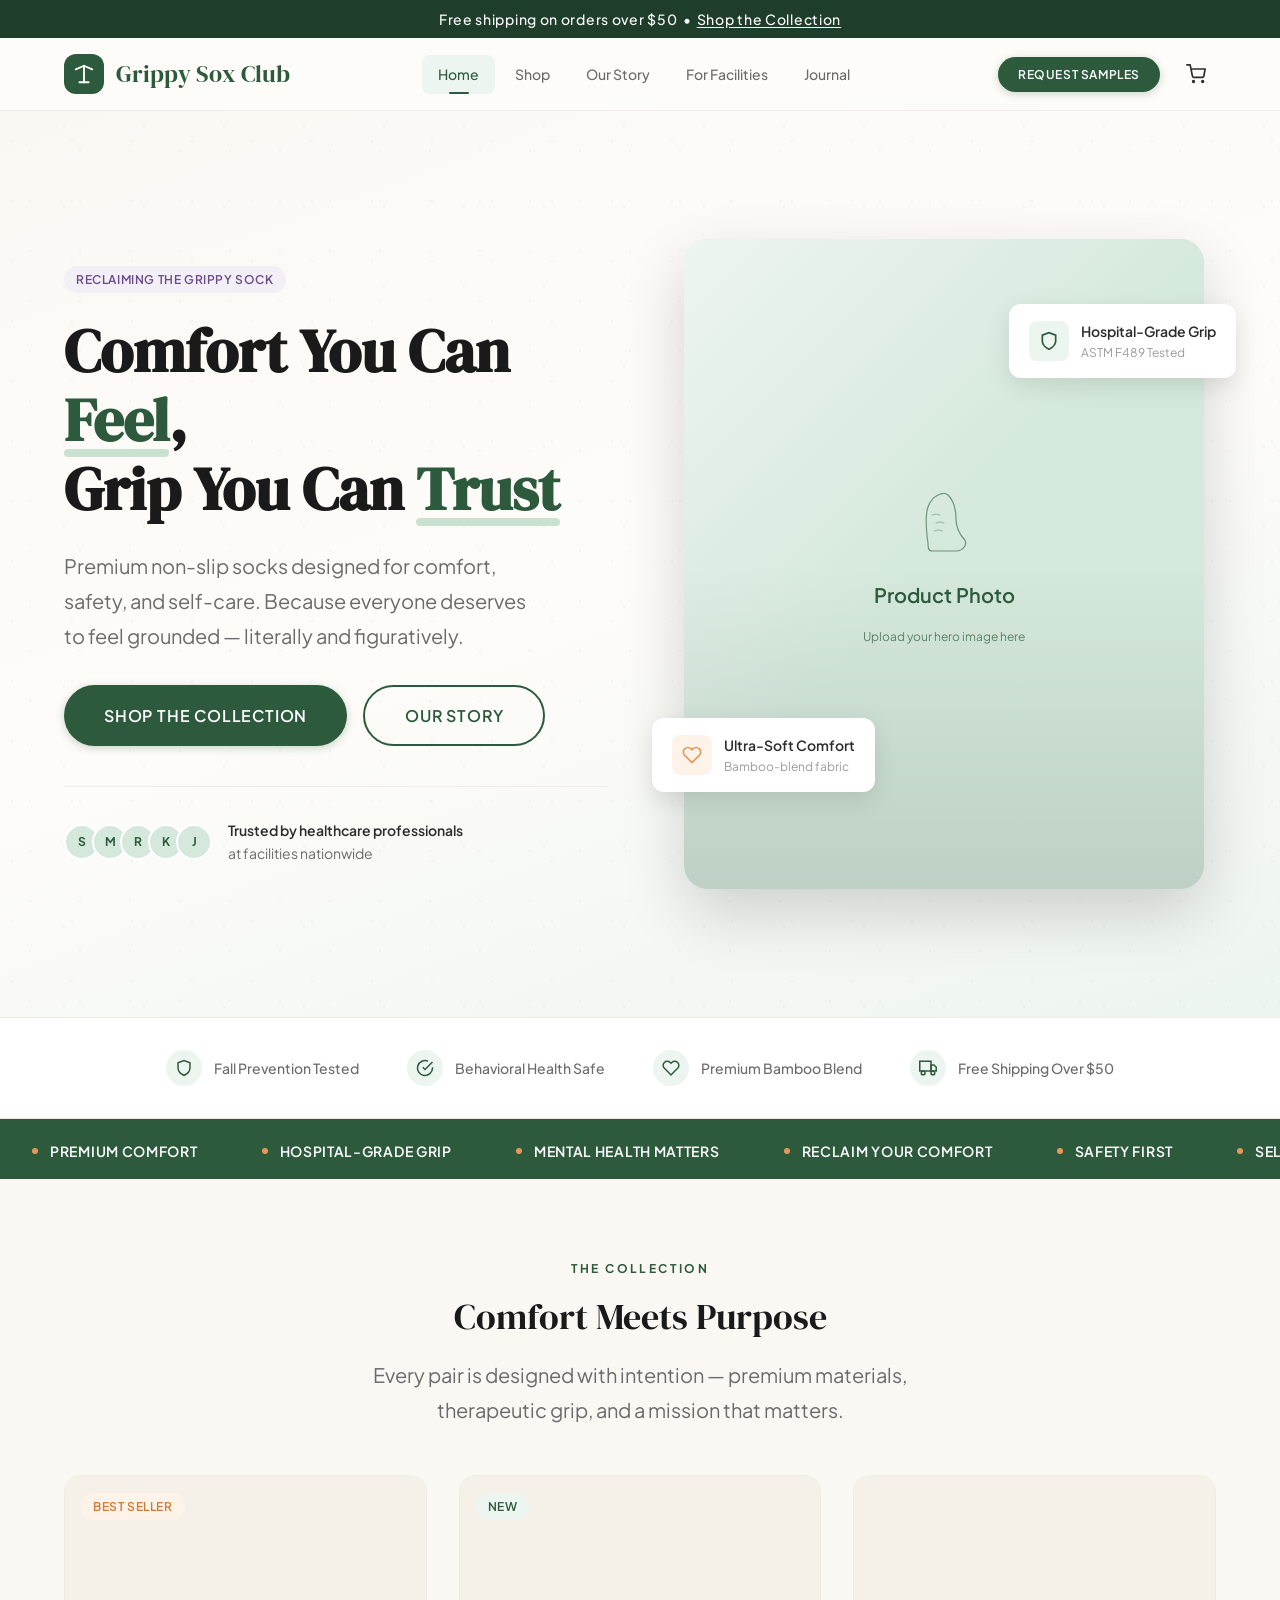
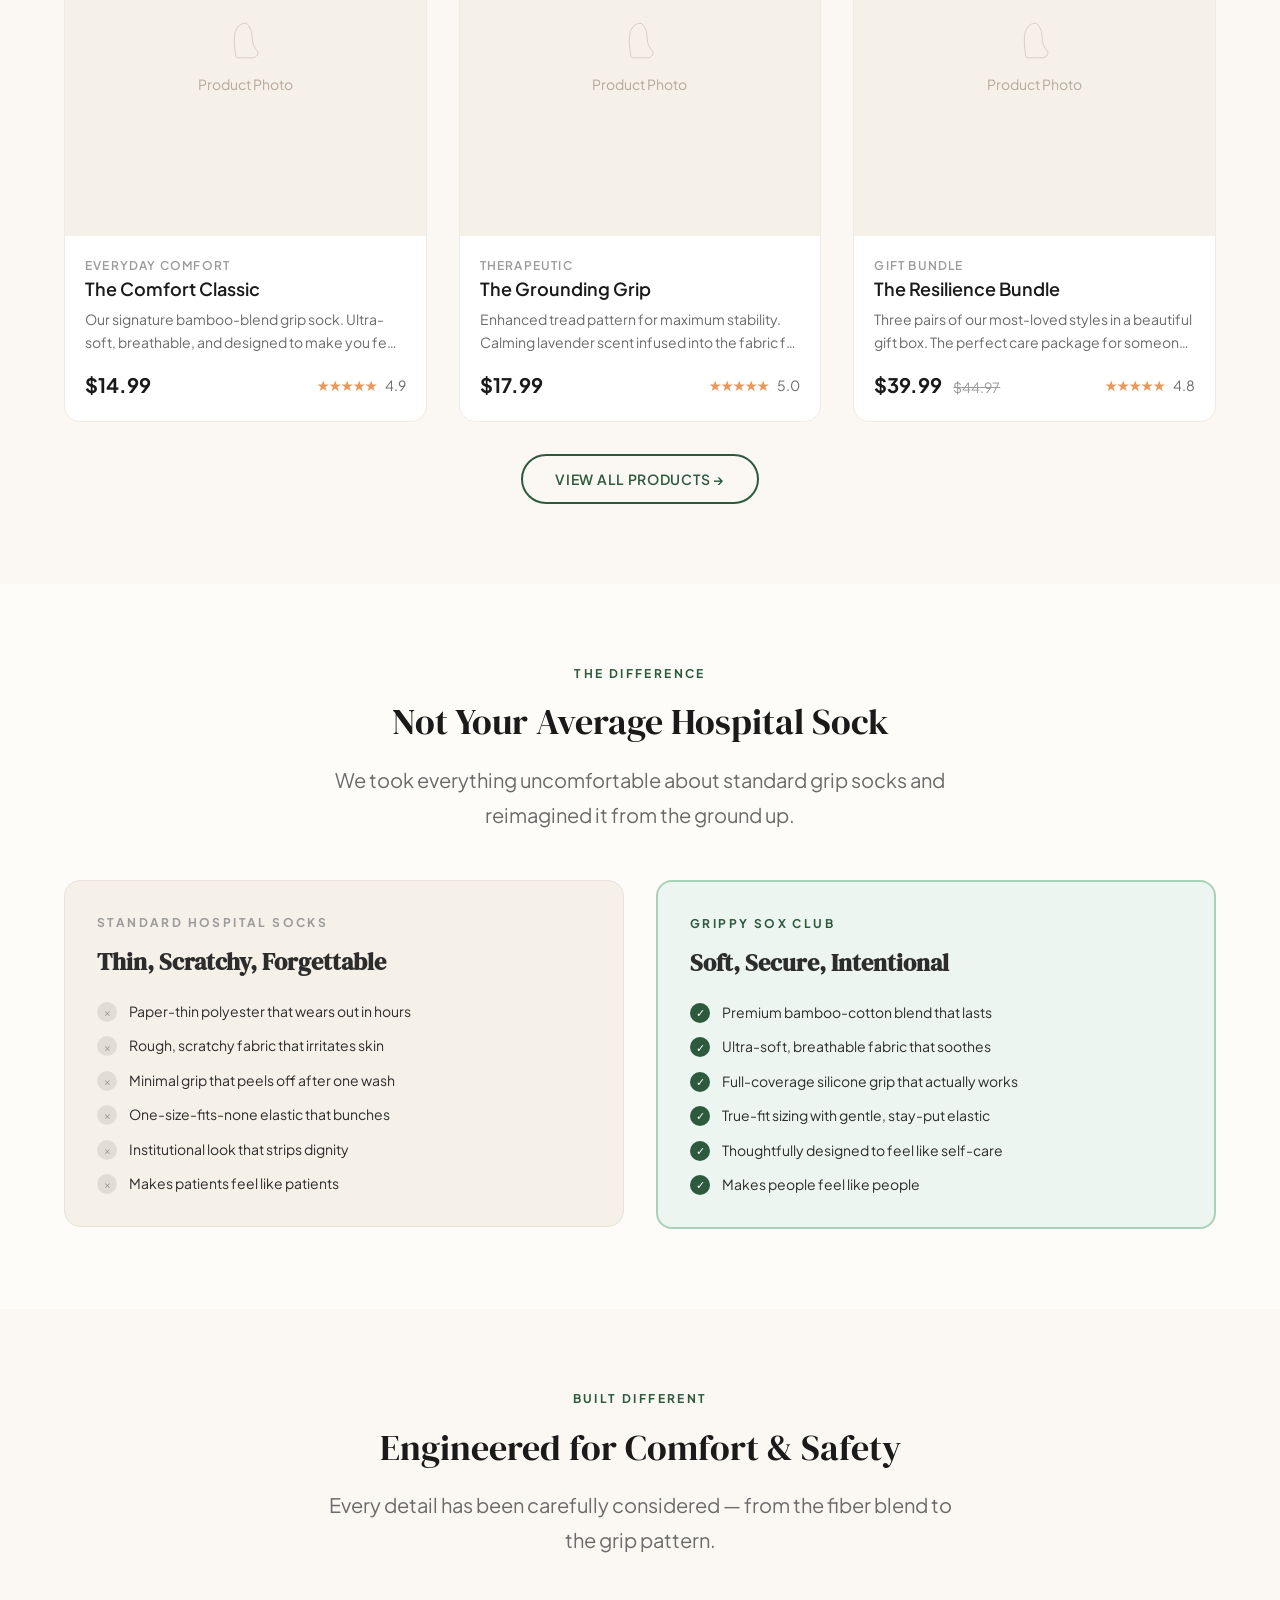
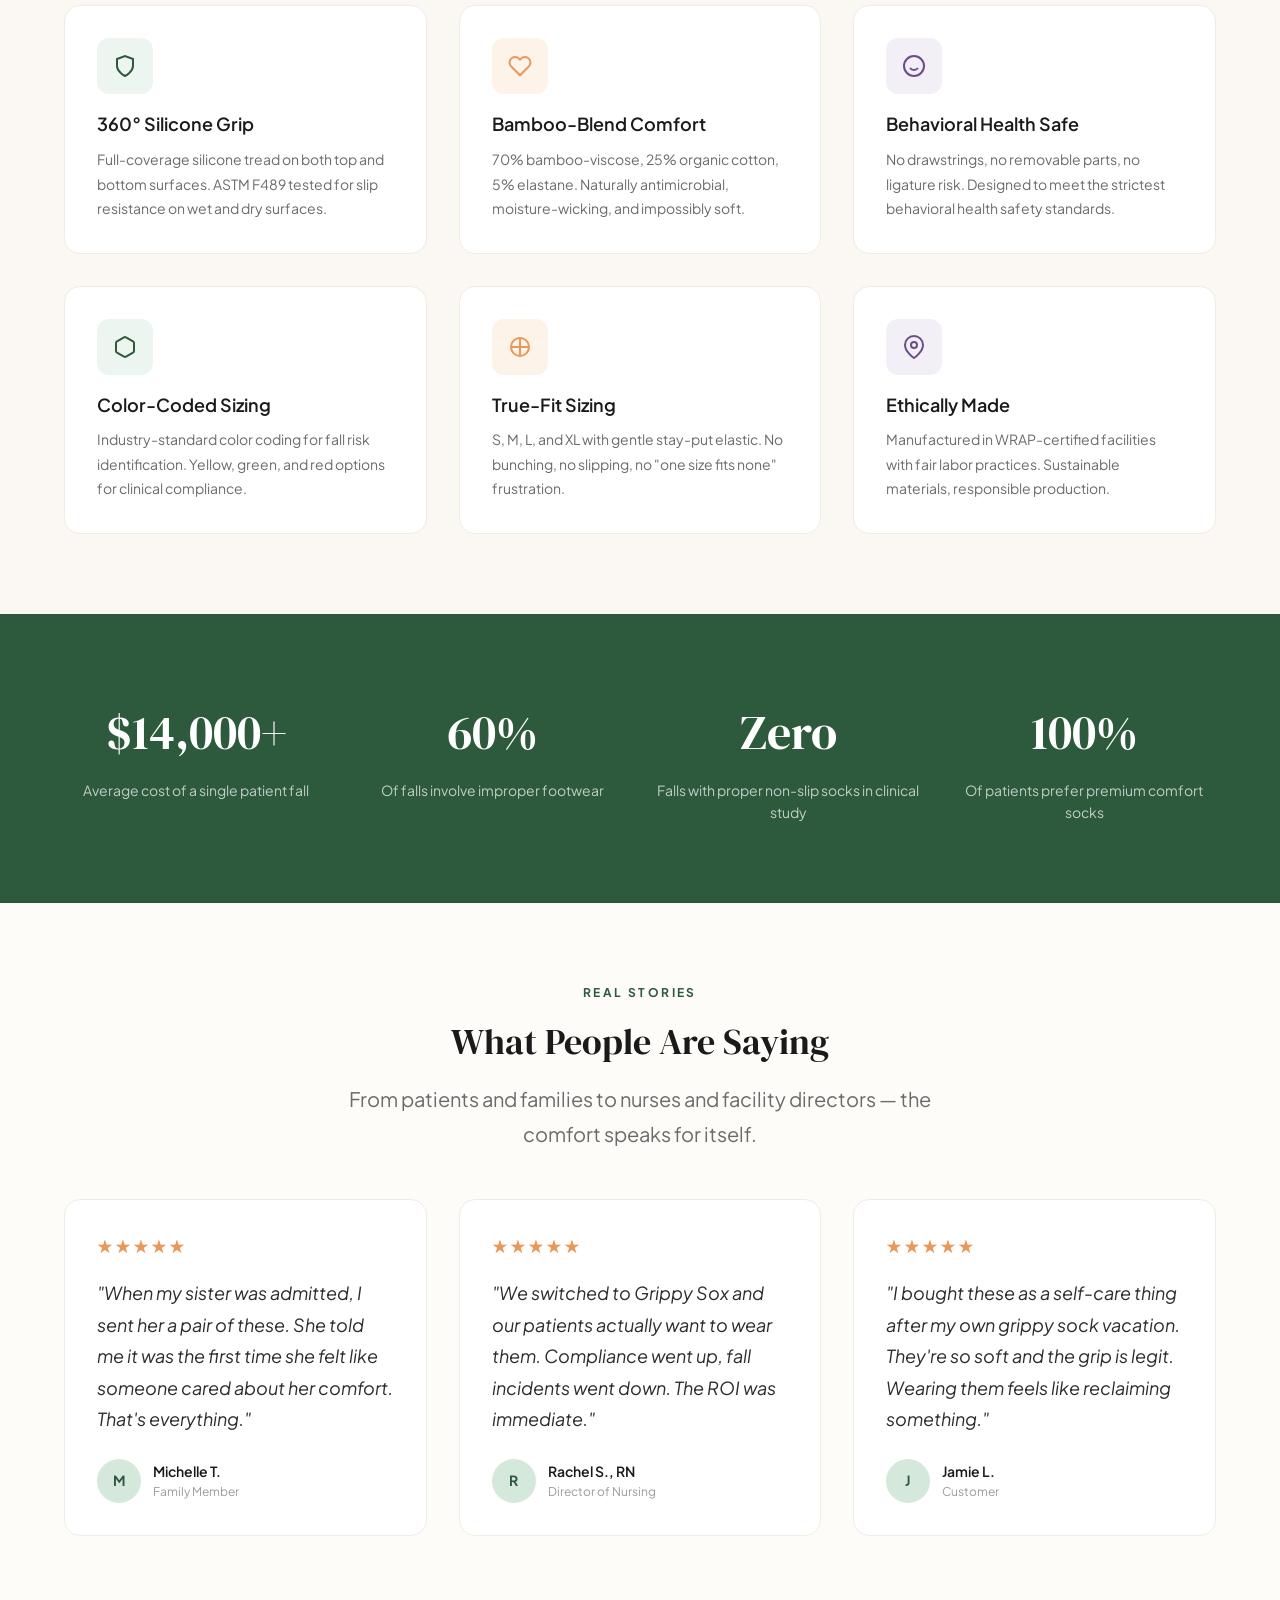
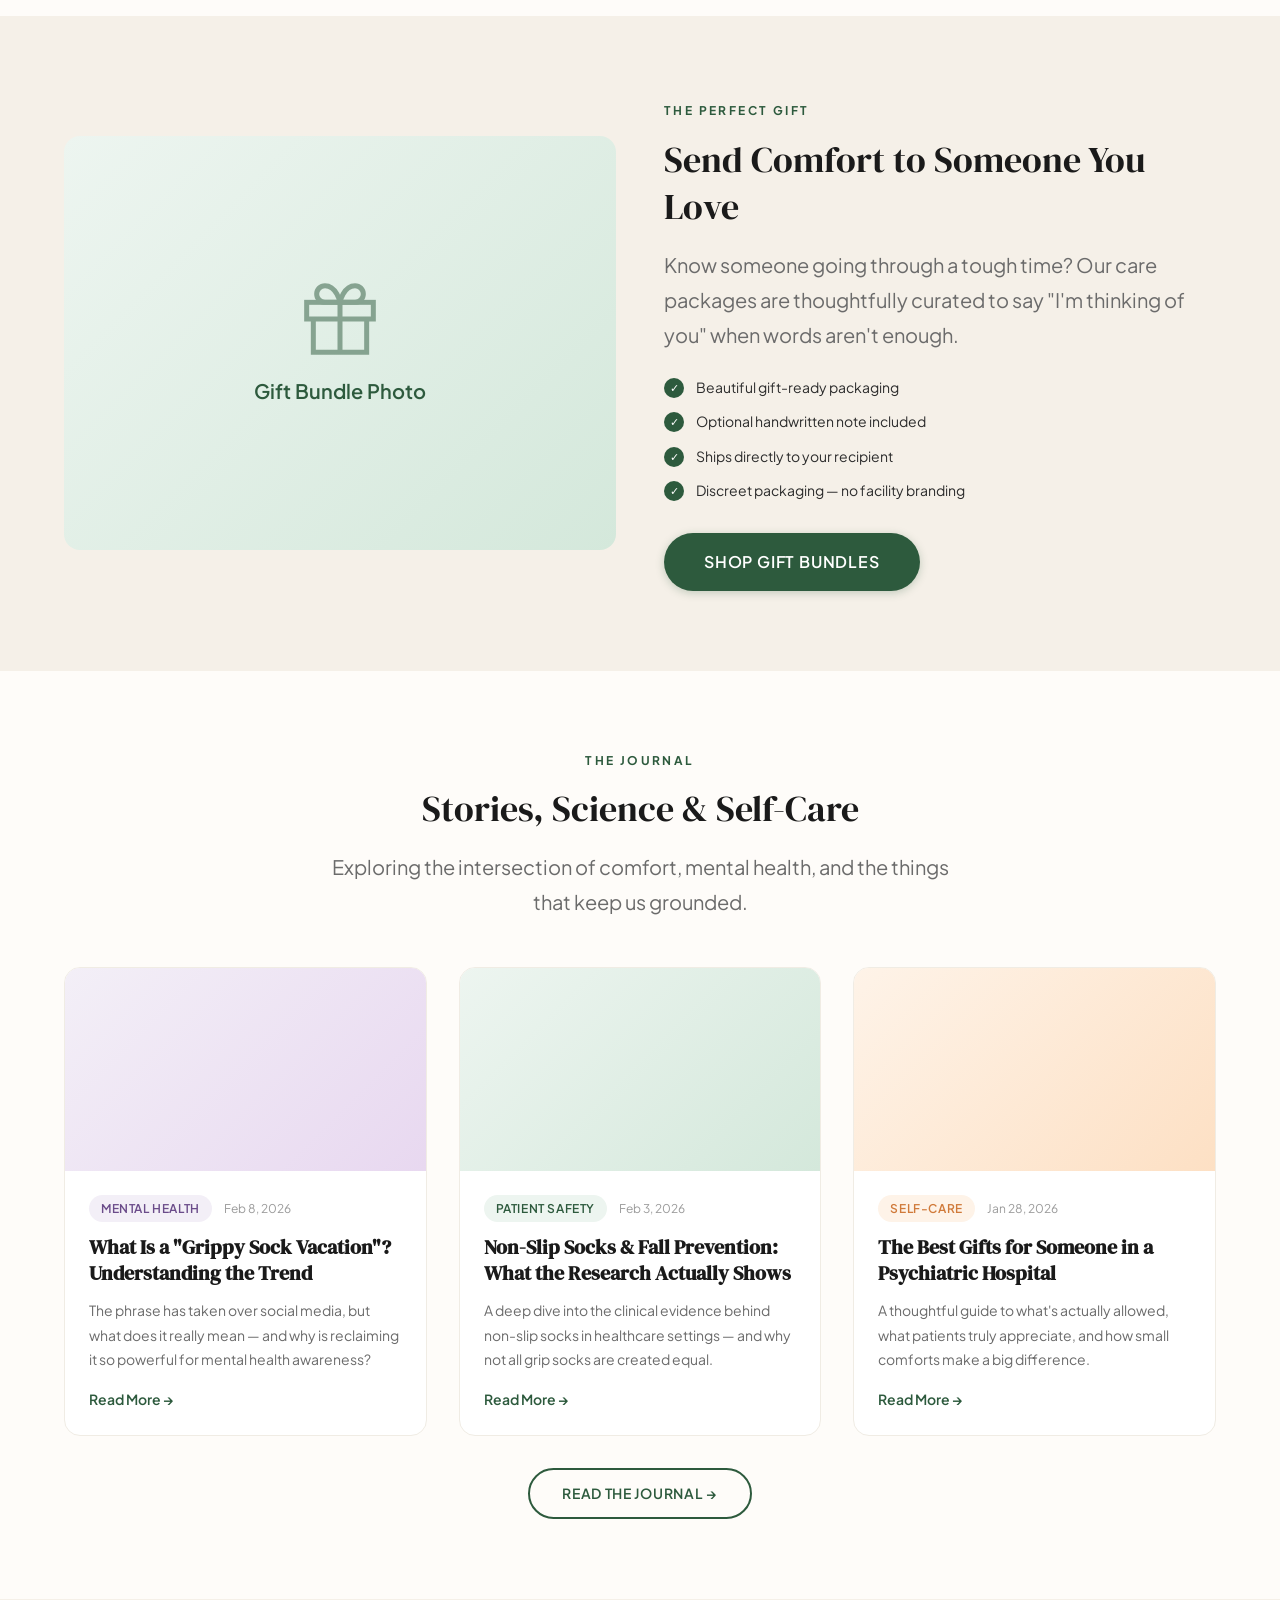
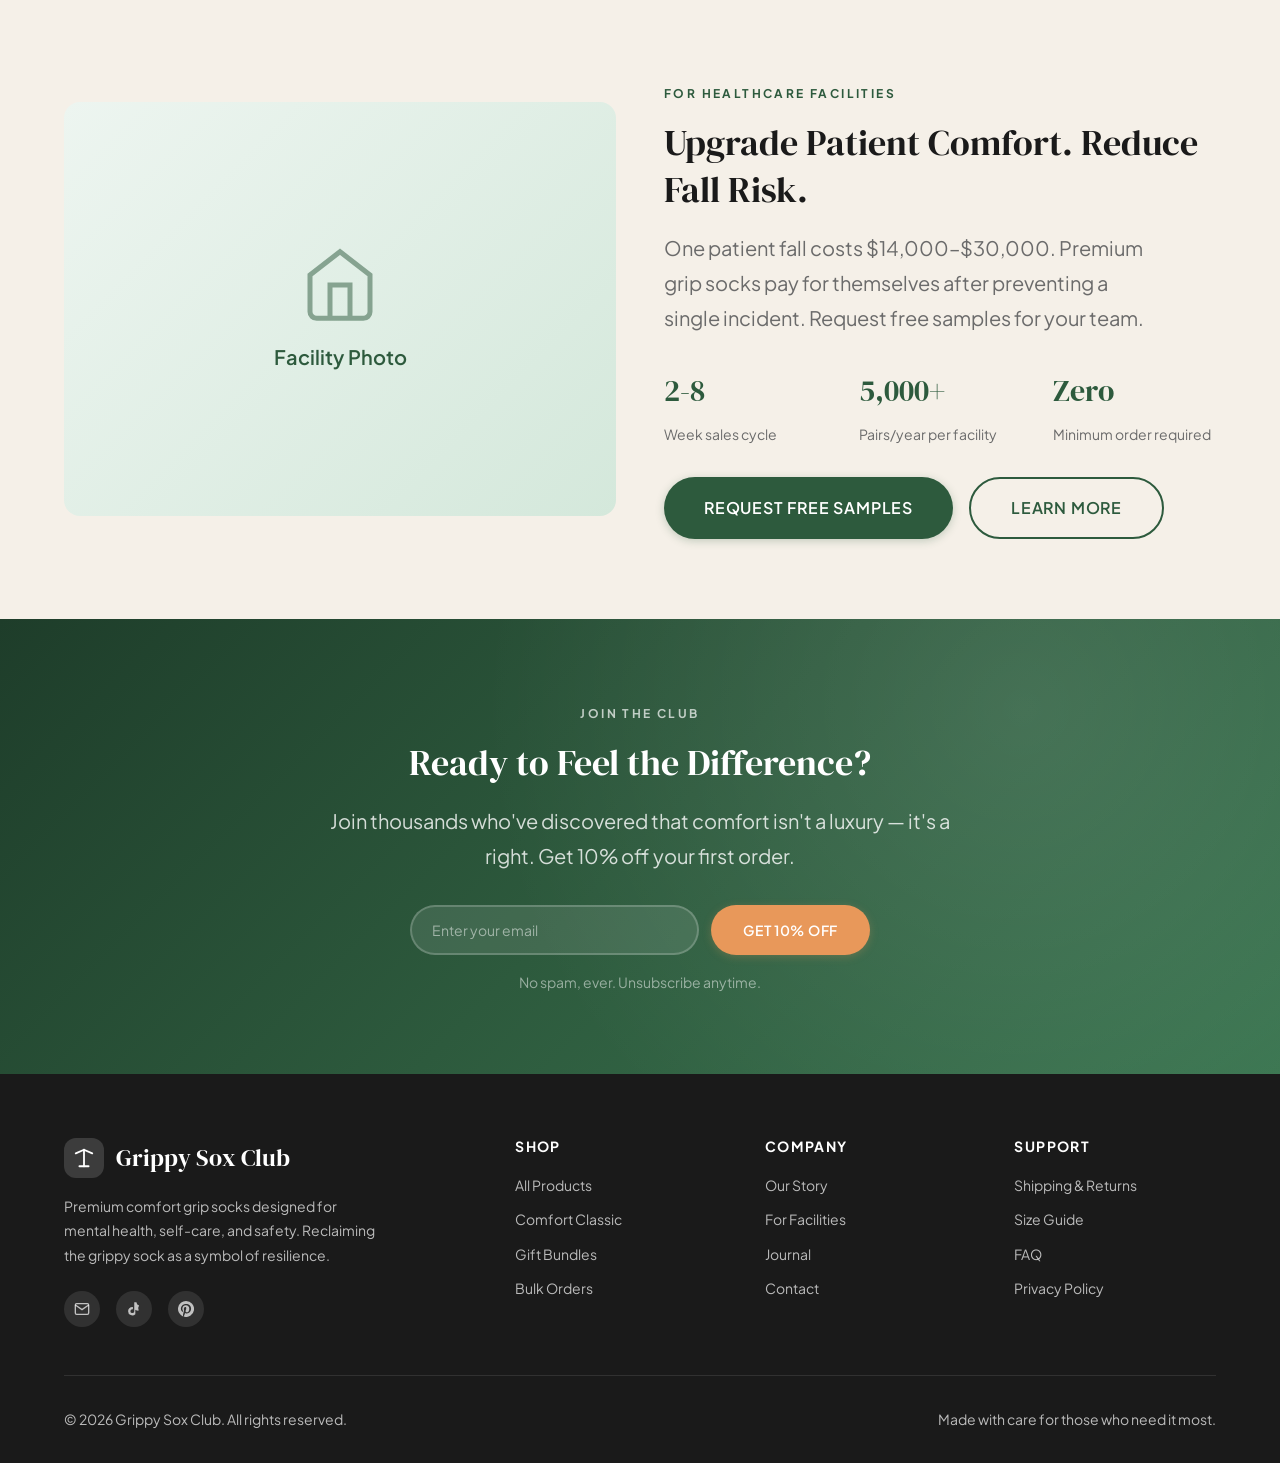
==== index.html @ 21ee4d8b "Build complete Grippy Sox Club e-commerce website with Shopify Buy Button integration Full-featured " ====
<!DOCTYPE html>
<html lang="en">
<head>
  <meta charset="UTF-8">
  <meta name="viewport" content="width=device-width, initial-scale=1.0">
  <title>Grippy Sox Club — Premium Comfort Grip Socks for Mental Health & Wellness</title>
  <meta name="description" content="Premium non-slip grip socks designed for comfort, safety, and self-care. Reclaiming the grippy sock as a symbol of resilience. Shop cozy, therapeutic socks with hospital-grade grip.">
  <meta name="keywords" content="grippy socks, grip socks, non-slip socks, mental health gifts, hospital socks, grippy sock vacation, comfort socks, therapeutic socks">

  <!-- Open Graph -->
  <meta property="og:title" content="Grippy Sox Club — Premium Comfort Grip Socks">
  <meta property="og:description" content="Reclaiming the grippy sock as a symbol of comfort and resilience. Premium non-slip socks for mental health & wellness.">
  <meta property="og:type" content="website">
  <meta property="og:url" content="https://grippysoxclub.com">

  <!-- Fonts -->
  <link rel="preconnect" href="https://fonts.googleapis.com">
  <link rel="preconnect" href="https://fonts.gstatic.com" crossorigin>
  <link href="https://fonts.googleapis.com/css2?family=DM+Serif+Display:ital@0;1&family=Plus+Jakarta+Sans:ital,wght@0,400;0,500;0,600;0,700;0,800;1,400;1,500&display=swap" rel="stylesheet">

  <!-- Styles -->
  <link rel="stylesheet" href="css/variables.css">
  <link rel="stylesheet" href="css/base.css">
  <link rel="stylesheet" href="css/components.css">
  <link rel="stylesheet" href="css/animations.css">

  <!-- Favicon placeholder -->
  <link rel="icon" type="image/svg+xml" href="data:image/svg+xml,<svg xmlns='http://www.w3.org/2000/svg' viewBox='0 0 100 100'><text y='.9em' font-size='90'>🧦</text></svg>">
</head>
<body>

  <!-- ====== Announcement Bar ====== -->
  <div class="announcement-bar" id="announcement-bar">
    <div class="container">
      Free shipping on orders over $50 &nbsp;&bull;&nbsp; <a href="pages/shop.html">Shop the Collection</a>
    </div>
  </div>

  <!-- ====== Header ====== -->
  <header class="site-header" id="site-header">
    <div class="header-inner">
      <a href="index.html" class="logo">
        <div class="logo-icon">
          <svg width="22" height="22" viewBox="0 0 24 24" fill="none" stroke="currentColor" stroke-width="2" stroke-linecap="round" stroke-linejoin="round">
            <path d="M7 21h10"/>
            <path d="M12 21V3"/>
            <path d="M3 7l9-4 9 4"/>
          </svg>
        </div>
        Grippy Sox Club
      </a>

      <nav class="nav-main" id="nav-main">
        <a href="index.html" class="nav-link active">Home</a>
        <a href="pages/shop.html" class="nav-link">Shop</a>
        <a href="pages/about.html" class="nav-link">Our Story</a>
        <a href="pages/facilities.html" class="nav-link">For Facilities</a>
        <a href="pages/blog.html" class="nav-link">Journal</a>
        <a href="pages/facilities.html" class="btn btn--primary btn--sm" style="display: none;">Request Samples</a>
      </nav>

      <div class="nav-actions">
        <a href="pages/facilities.html" class="btn btn--primary btn--sm">Request Samples</a>
        <button class="cart-button" id="cart-toggle" aria-label="Open cart">
          <svg width="20" height="20" viewBox="0 0 24 24" fill="none" stroke="currentColor" stroke-width="2" stroke-linecap="round" stroke-linejoin="round">
            <circle cx="9" cy="21" r="1"/><circle cx="20" cy="21" r="1"/>
            <path d="M1 1h4l2.68 13.39a2 2 0 0 0 2 1.61h9.72a2 2 0 0 0 2-1.61L23 6H6"/>
          </svg>
          <span class="cart-count" id="cart-count">0</span>
        </button>
        <button class="menu-toggle" id="menu-toggle" aria-label="Toggle menu">
          <span></span>
        </button>
      </div>
    </div>
  </header>

  <!-- ====== Hero Section ====== -->
  <section class="hero section--lg">
    <div class="hero__bg-pattern"></div>
    <div class="container">
      <div class="hero__content">
        <div class="hero__text">
          <div class="hero__badge">
            <span class="badge badge--secondary">Reclaiming the Grippy Sock</span>
          </div>
          <h1 class="hero__title">
            Comfort You Can <em>Feel</em>,<br>
            Grip You Can <em>Trust</em>
          </h1>
          <p class="hero__subtitle">
            Premium non-slip socks designed for comfort, safety, and self-care. Because everyone deserves to feel grounded — literally and figuratively.
          </p>
          <div class="hero__actions">
            <a href="pages/shop.html" class="btn btn--primary btn--lg">Shop the Collection</a>
            <a href="pages/about.html" class="btn btn--outline btn--lg">Our Story</a>
          </div>
          <div class="hero__proof">
            <div class="hero__proof-avatars">
              <div class="hero__proof-avatar">S</div>
              <div class="hero__proof-avatar">M</div>
              <div class="hero__proof-avatar">R</div>
              <div class="hero__proof-avatar">K</div>
              <div class="hero__proof-avatar">J</div>
            </div>
            <div class="hero__proof-text">
              <strong>Trusted by healthcare professionals</strong><br>
              at facilities nationwide
            </div>
          </div>
        </div>

        <div class="hero__visual">
          <div class="hero__image-container">
            <div class="hero__image-placeholder">
              <svg viewBox="0 0 100 100" fill="none" stroke="currentColor" stroke-width="1.5">
                <path d="M30 75 C30 75 25 45 30 30 C35 15 50 10 55 15 C60 20 65 30 65 45 C65 55 70 65 75 70 C80 75 75 85 65 85 L35 85 C30 85 30 80 30 75Z"/>
                <path d="M35 40 C35 40 40 38 45 40" stroke-linecap="round" opacity="0.5"/>
                <path d="M40 50 C40 50 45 48 50 50" stroke-linecap="round" opacity="0.5"/>
                <path d="M38 60 C38 60 43 58 48 60" stroke-linecap="round" opacity="0.5"/>
              </svg>
              <span style="font-weight: 600;">Product Photo</span>
              <span style="font-size: 0.75rem; opacity: 0.7;">Upload your hero image here</span>
            </div>
          </div>

          <!-- Floating Cards -->
          <div class="hero__float-card hero__float-card--top">
            <div class="hero__float-icon">
              <svg width="20" height="20" viewBox="0 0 24 24" fill="none" stroke="currentColor" stroke-width="2"><path d="M12 22s8-4 8-10V5l-8-3-8 3v7c0 6 8 10 8 10z"/></svg>
            </div>
            <div>
              <div class="hero__float-text">Hospital-Grade Grip</div>
              <div class="hero__float-subtext">ASTM F489 Tested</div>
            </div>
          </div>

          <div class="hero__float-card hero__float-card--bottom">
            <div class="hero__float-icon">
              <svg width="20" height="20" viewBox="0 0 24 24" fill="none" stroke="currentColor" stroke-width="2"><path d="M20.84 4.61a5.5 5.5 0 0 0-7.78 0L12 5.67l-1.06-1.06a5.5 5.5 0 0 0-7.78 7.78l1.06 1.06L12 21.23l7.78-7.78 1.06-1.06a5.5 5.5 0 0 0 0-7.78z"/></svg>
            </div>
            <div>
              <div class="hero__float-text">Ultra-Soft Comfort</div>
              <div class="hero__float-subtext">Bamboo-blend fabric</div>
            </div>
          </div>
        </div>
      </div>
    </div>
  </section>

  <!-- ====== Trust Bar ====== -->
  <section class="trust-bar">
    <div class="container">
      <div class="trust-bar__inner">
        <div class="trust-item">
          <div class="trust-item__icon">
            <svg width="18" height="18" viewBox="0 0 24 24" fill="none" stroke="currentColor" stroke-width="2"><path d="M12 22s8-4 8-10V5l-8-3-8 3v7c0 6 8 10 8 10z"/></svg>
          </div>
          Fall Prevention Tested
        </div>
        <div class="trust-item">
          <div class="trust-item__icon">
            <svg width="18" height="18" viewBox="0 0 24 24" fill="none" stroke="currentColor" stroke-width="2"><path d="M22 11.08V12a10 10 0 1 1-5.93-9.14"/><polyline points="22 4 12 14.01 9 11.01"/></svg>
          </div>
          Behavioral Health Safe
        </div>
        <div class="trust-item">
          <div class="trust-item__icon">
            <svg width="18" height="18" viewBox="0 0 24 24" fill="none" stroke="currentColor" stroke-width="2"><path d="M20.84 4.61a5.5 5.5 0 0 0-7.78 0L12 5.67l-1.06-1.06a5.5 5.5 0 0 0-7.78 7.78l1.06 1.06L12 21.23l7.78-7.78 1.06-1.06a5.5 5.5 0 0 0 0-7.78z"/></svg>
          </div>
          Premium Bamboo Blend
        </div>
        <div class="trust-item">
          <div class="trust-item__icon">
            <svg width="18" height="18" viewBox="0 0 24 24" fill="none" stroke="currentColor" stroke-width="2"><rect x="1" y="3" width="15" height="13"/><polygon points="16 8 20 8 23 11 23 16 16 16 16 8"/><circle cx="5.5" cy="18.5" r="2.5"/><circle cx="18.5" cy="18.5" r="2.5"/></svg>
          </div>
          Free Shipping Over $50
        </div>
      </div>
    </div>
  </section>

  <!-- ====== Scrolling Marquee ====== -->
  <div class="marquee" aria-hidden="true">
    <div class="marquee__inner">
      <span class="marquee__item"><span class="marquee__dot"></span> Premium Comfort</span>
      <span class="marquee__item"><span class="marquee__dot"></span> Hospital-Grade Grip</span>
      <span class="marquee__item"><span class="marquee__dot"></span> Mental Health Matters</span>
      <span class="marquee__item"><span class="marquee__dot"></span> Reclaim Your Comfort</span>
      <span class="marquee__item"><span class="marquee__dot"></span> Safety First</span>
      <span class="marquee__item"><span class="marquee__dot"></span> Self-Care Essentials</span>
      <span class="marquee__item"><span class="marquee__dot"></span> Premium Comfort</span>
      <span class="marquee__item"><span class="marquee__dot"></span> Hospital-Grade Grip</span>
      <span class="marquee__item"><span class="marquee__dot"></span> Mental Health Matters</span>
      <span class="marquee__item"><span class="marquee__dot"></span> Reclaim Your Comfort</span>
      <span class="marquee__item"><span class="marquee__dot"></span> Safety First</span>
      <span class="marquee__item"><span class="marquee__dot"></span> Self-Care Essentials</span>
    </div>
  </div>

  <!-- ====== Featured Products ====== -->
  <section class="section bg-cream" id="shop-preview">
    <div class="container">
      <div class="section-header reveal">
        <span class="overline">The Collection</span>
        <h2 class="h2">Comfort Meets Purpose</h2>
        <p class="lead">Every pair is designed with intention — premium materials, therapeutic grip, and a mission that matters.</p>
      </div>

      <div class="grid grid--3 stagger-children" id="featured-products">
        <!-- Product 1 -->
        <div class="product-card">
          <div class="product-card__badge">
            <span class="badge badge--accent">Best Seller</span>
          </div>
          <div class="product-card__image">
            <div class="product-card__image-placeholder">
              <svg width="48" height="48" viewBox="0 0 100 100" fill="none" stroke="currentColor" stroke-width="2">
                <path d="M30 75 C30 75 25 45 30 30 C35 15 50 10 55 15 C60 20 65 30 65 45 C65 55 70 65 75 70 C80 75 75 85 65 85 L35 85 C30 85 30 80 30 75Z"/>
              </svg>
              <span>Product Photo</span>
            </div>
            <div class="product-card__quick-add">
              <button class="btn btn--white btn--block btn--sm shopify-buy-button" data-product="comfort-classic">Quick Add</button>
            </div>
          </div>
          <div class="product-card__body">
            <div class="product-card__category">Everyday Comfort</div>
            <h3 class="product-card__title">The Comfort Classic</h3>
            <p class="product-card__description">Our signature bamboo-blend grip sock. Ultra-soft, breathable, and designed to make you feel at home anywhere.</p>
            <div class="product-card__footer">
              <div>
                <span class="product-card__price">$14.99</span>
              </div>
              <div class="product-card__rating">
                &#9733;&#9733;&#9733;&#9733;&#9733; <span style="color: var(--color-muted); margin-left: 4px;">4.9</span>
              </div>
            </div>
          </div>
        </div>

        <!-- Product 2 -->
        <div class="product-card">
          <div class="product-card__badge">
            <span class="badge badge--primary">New</span>
          </div>
          <div class="product-card__image">
            <div class="product-card__image-placeholder">
              <svg width="48" height="48" viewBox="0 0 100 100" fill="none" stroke="currentColor" stroke-width="2">
                <path d="M30 75 C30 75 25 45 30 30 C35 15 50 10 55 15 C60 20 65 30 65 45 C65 55 70 65 75 70 C80 75 75 85 65 85 L35 85 C30 85 30 80 30 75Z"/>
              </svg>
              <span>Product Photo</span>
            </div>
            <div class="product-card__quick-add">
              <button class="btn btn--white btn--block btn--sm shopify-buy-button" data-product="grounding-grip">Quick Add</button>
            </div>
          </div>
          <div class="product-card__body">
            <div class="product-card__category">Therapeutic</div>
            <h3 class="product-card__title">The Grounding Grip</h3>
            <p class="product-card__description">Enhanced tread pattern for maximum stability. Calming lavender scent infused into the fabric for a grounding experience.</p>
            <div class="product-card__footer">
              <div>
                <span class="product-card__price">$17.99</span>
              </div>
              <div class="product-card__rating">
                &#9733;&#9733;&#9733;&#9733;&#9733; <span style="color: var(--color-muted); margin-left: 4px;">5.0</span>
              </div>
            </div>
          </div>
        </div>

        <!-- Product 3 -->
        <div class="product-card">
          <div class="product-card__image">
            <div class="product-card__image-placeholder">
              <svg width="48" height="48" viewBox="0 0 100 100" fill="none" stroke="currentColor" stroke-width="2">
                <path d="M30 75 C30 75 25 45 30 30 C35 15 50 10 55 15 C60 20 65 30 65 45 C65 55 70 65 75 70 C80 75 75 85 65 85 L35 85 C30 85 30 80 30 75Z"/>
              </svg>
              <span>Product Photo</span>
            </div>
            <div class="product-card__quick-add">
              <button class="btn btn--white btn--block btn--sm shopify-buy-button" data-product="resilience-bundle">Quick Add</button>
            </div>
          </div>
          <div class="product-card__body">
            <div class="product-card__category">Gift Bundle</div>
            <h3 class="product-card__title">The Resilience Bundle</h3>
            <p class="product-card__description">Three pairs of our most-loved styles in a beautiful gift box. The perfect care package for someone you love.</p>
            <div class="product-card__footer">
              <div>
                <span class="product-card__price">$39.99</span>
                <span class="product-card__price-compare">$44.97</span>
              </div>
              <div class="product-card__rating">
                &#9733;&#9733;&#9733;&#9733;&#9733; <span style="color: var(--color-muted); margin-left: 4px;">4.8</span>
              </div>
            </div>
          </div>
        </div>
      </div>

      <div class="text-center mt-8 reveal">
        <a href="pages/shop.html" class="btn btn--outline">View All Products &rarr;</a>
      </div>
    </div>
  </section>

  <!-- ====== Why Grippy Sox — Comparison ====== -->
  <section class="section" id="why-us">
    <div class="container">
      <div class="section-header reveal">
        <span class="overline">The Difference</span>
        <h2 class="h2">Not Your Average Hospital Sock</h2>
        <p class="lead">We took everything uncomfortable about standard grip socks and reimagined it from the ground up.</p>
      </div>

      <div class="comparison reveal">
        <div class="comparison__side comparison__side--old">
          <div class="comparison__label">Standard Hospital Socks</div>
          <h3 class="comparison__title">Thin, Scratchy, Forgettable</h3>
          <div class="comparison__list">
            <div class="comparison__item">
              <div class="comparison__icon">&times;</div>
              <span>Paper-thin polyester that wears out in hours</span>
            </div>
            <div class="comparison__item">
              <div class="comparison__icon">&times;</div>
              <span>Rough, scratchy fabric that irritates skin</span>
            </div>
            <div class="comparison__item">
              <div class="comparison__icon">&times;</div>
              <span>Minimal grip that peels off after one wash</span>
            </div>
            <div class="comparison__item">
              <div class="comparison__icon">&times;</div>
              <span>One-size-fits-none elastic that bunches</span>
            </div>
            <div class="comparison__item">
              <div class="comparison__icon">&times;</div>
              <span>Institutional look that strips dignity</span>
            </div>
            <div class="comparison__item">
              <div class="comparison__icon">&times;</div>
              <span>Makes patients feel like patients</span>
            </div>
          </div>
        </div>

        <div class="comparison__side comparison__side--new">
          <div class="comparison__label">Grippy Sox Club</div>
          <h3 class="comparison__title">Soft, Secure, Intentional</h3>
          <div class="comparison__list">
            <div class="comparison__item">
              <div class="comparison__icon">&#10003;</div>
              <span>Premium bamboo-cotton blend that lasts</span>
            </div>
            <div class="comparison__item">
              <div class="comparison__icon">&#10003;</div>
              <span>Ultra-soft, breathable fabric that soothes</span>
            </div>
            <div class="comparison__item">
              <div class="comparison__icon">&#10003;</div>
              <span>Full-coverage silicone grip that actually works</span>
            </div>
            <div class="comparison__item">
              <div class="comparison__icon">&#10003;</div>
              <span>True-fit sizing with gentle, stay-put elastic</span>
            </div>
            <div class="comparison__item">
              <div class="comparison__icon">&#10003;</div>
              <span>Thoughtfully designed to feel like self-care</span>
            </div>
            <div class="comparison__item">
              <div class="comparison__icon">&#10003;</div>
              <span>Makes people feel like people</span>
            </div>
          </div>
        </div>
      </div>
    </div>
  </section>

  <!-- ====== Features Grid ====== -->
  <section class="section bg-cream" id="features">
    <div class="container">
      <div class="section-header reveal">
        <span class="overline">Built Different</span>
        <h2 class="h2">Engineered for Comfort & Safety</h2>
        <p class="lead">Every detail has been carefully considered — from the fiber blend to the grip pattern.</p>
      </div>

      <div class="grid grid--3 stagger-children">
        <div class="feature-card">
          <div class="feature-card__icon feature-card__icon--primary">
            <svg width="24" height="24" viewBox="0 0 24 24" fill="none" stroke="currentColor" stroke-width="2"><path d="M12 22s8-4 8-10V5l-8-3-8 3v7c0 6 8 10 8 10z"/></svg>
          </div>
          <h3 class="feature-card__title">360&deg; Silicone Grip</h3>
          <p class="feature-card__text">Full-coverage silicone tread on both top and bottom surfaces. ASTM F489 tested for slip resistance on wet and dry surfaces.</p>
        </div>

        <div class="feature-card">
          <div class="feature-card__icon feature-card__icon--accent">
            <svg width="24" height="24" viewBox="0 0 24 24" fill="none" stroke="currentColor" stroke-width="2"><path d="M20.84 4.61a5.5 5.5 0 0 0-7.78 0L12 5.67l-1.06-1.06a5.5 5.5 0 0 0-7.78 7.78l1.06 1.06L12 21.23l7.78-7.78 1.06-1.06a5.5 5.5 0 0 0 0-7.78z"/></svg>
          </div>
          <h3 class="feature-card__title">Bamboo-Blend Comfort</h3>
          <p class="feature-card__text">70% bamboo-viscose, 25% organic cotton, 5% elastane. Naturally antimicrobial, moisture-wicking, and impossibly soft.</p>
        </div>

        <div class="feature-card">
          <div class="feature-card__icon feature-card__icon--secondary">
            <svg width="24" height="24" viewBox="0 0 24 24" fill="none" stroke="currentColor" stroke-width="2"><circle cx="12" cy="12" r="10"/><path d="M8 14s1.5 2 4 2 4-2 4-2"/><line x1="9" y1="9" x2="9.01" y2="9"/><line x1="15" y1="9" x2="15.01" y2="9"/></svg>
          </div>
          <h3 class="feature-card__title">Behavioral Health Safe</h3>
          <p class="feature-card__text">No drawstrings, no removable parts, no ligature risk. Designed to meet the strictest behavioral health safety standards.</p>
        </div>

        <div class="feature-card">
          <div class="feature-card__icon feature-card__icon--primary">
            <svg width="24" height="24" viewBox="0 0 24 24" fill="none" stroke="currentColor" stroke-width="2"><path d="M21 16V8a2 2 0 0 0-1-1.73l-7-4a2 2 0 0 0-2 0l-7 4A2 2 0 0 0 3 8v8a2 2 0 0 0 1 1.73l7 4a2 2 0 0 0 2 0l7-4A2 2 0 0 0 21 16z"/></svg>
          </div>
          <h3 class="feature-card__title">Color-Coded Sizing</h3>
          <p class="feature-card__text">Industry-standard color coding for fall risk identification. Yellow, green, and red options for clinical compliance.</p>
        </div>

        <div class="feature-card">
          <div class="feature-card__icon feature-card__icon--accent">
            <svg width="24" height="24" viewBox="0 0 24 24" fill="none" stroke="currentColor" stroke-width="2"><path d="M12 3v18"/><path d="M3 12h18"/><circle cx="12" cy="12" r="9"/></svg>
          </div>
          <h3 class="feature-card__title">True-Fit Sizing</h3>
          <p class="feature-card__text">S, M, L, and XL with gentle stay-put elastic. No bunching, no slipping, no "one size fits none" frustration.</p>
        </div>

        <div class="feature-card">
          <div class="feature-card__icon feature-card__icon--secondary">
            <svg width="24" height="24" viewBox="0 0 24 24" fill="none" stroke="currentColor" stroke-width="2"><path d="M21 10c0 7-9 13-9 13s-9-6-9-13a9 9 0 0 1 18 0z"/><circle cx="12" cy="10" r="3"/></svg>
          </div>
          <h3 class="feature-card__title">Ethically Made</h3>
          <p class="feature-card__text">Manufactured in WRAP-certified facilities with fair labor practices. Sustainable materials, responsible production.</p>
        </div>
      </div>
    </div>
  </section>

  <!-- ====== Stats Section ====== -->
  <section class="section bg-primary" style="color: white;">
    <div class="container">
      <div class="stats-row reveal">
        <div class="stat">
          <div class="stat__number counter" data-target="14000" style="color: white;">$14,000+</div>
          <div class="stat__label" style="color: rgba(255,255,255,0.7);">Average cost of a single patient fall</div>
        </div>
        <div class="stat">
          <div class="stat__number counter" data-target="60" style="color: white;">60%</div>
          <div class="stat__label" style="color: rgba(255,255,255,0.7);">Of falls involve improper footwear</div>
        </div>
        <div class="stat">
          <div class="stat__number counter" data-target="0" style="color: white;">Zero</div>
          <div class="stat__label" style="color: rgba(255,255,255,0.7);">Falls with proper non-slip socks in clinical study</div>
        </div>
        <div class="stat">
          <div class="stat__number counter" data-target="100" style="color: white;">100%</div>
          <div class="stat__label" style="color: rgba(255,255,255,0.7);">Of patients prefer premium comfort socks</div>
        </div>
      </div>
    </div>
  </section>

  <!-- ====== Testimonials ====== -->
  <section class="section" id="testimonials">
    <div class="container">
      <div class="section-header reveal">
        <span class="overline">Real Stories</span>
        <h2 class="h2">What People Are Saying</h2>
        <p class="lead">From patients and families to nurses and facility directors — the comfort speaks for itself.</p>
      </div>

      <div class="grid grid--3 stagger-children">
        <div class="testimonial-card">
          <div class="testimonial-card__stars">&#9733;&#9733;&#9733;&#9733;&#9733;</div>
          <p class="testimonial-card__quote">"When my sister was admitted, I sent her a pair of these. She told me it was the first time she felt like someone cared about her comfort. That's everything."</p>
          <div class="testimonial-card__author">
            <div class="testimonial-card__avatar">M</div>
            <div>
              <div class="testimonial-card__name">Michelle T.</div>
              <div class="testimonial-card__role">Family Member</div>
            </div>
          </div>
        </div>

        <div class="testimonial-card">
          <div class="testimonial-card__stars">&#9733;&#9733;&#9733;&#9733;&#9733;</div>
          <p class="testimonial-card__quote">"We switched to Grippy Sox and our patients actually want to wear them. Compliance went up, fall incidents went down. The ROI was immediate."</p>
          <div class="testimonial-card__author">
            <div class="testimonial-card__avatar">R</div>
            <div>
              <div class="testimonial-card__name">Rachel S., RN</div>
              <div class="testimonial-card__role">Director of Nursing</div>
            </div>
          </div>
        </div>

        <div class="testimonial-card">
          <div class="testimonial-card__stars">&#9733;&#9733;&#9733;&#9733;&#9733;</div>
          <p class="testimonial-card__quote">"I bought these as a self-care thing after my own grippy sock vacation. They're so soft and the grip is legit. Wearing them feels like reclaiming something."</p>
          <div class="testimonial-card__author">
            <div class="testimonial-card__avatar">J</div>
            <div>
              <div class="testimonial-card__name">Jamie L.</div>
              <div class="testimonial-card__role">Customer</div>
            </div>
          </div>
        </div>
      </div>
    </div>
  </section>

  <!-- ====== Gift / Care Package Section ====== -->
  <section class="section bg-sand">
    <div class="container">
      <div class="hero__content" style="gap: var(--space-12);">
        <div class="reveal-left">
          <div style="aspect-ratio: 4/3; background: var(--color-primary-100); border-radius: var(--radius-xl); display: flex; align-items: center; justify-content: center; overflow: hidden;">
            <div class="hero__image-placeholder" style="background: linear-gradient(135deg, var(--color-primary-50), var(--color-primary-100));">
              <svg width="64" height="64" viewBox="0 0 24 24" fill="none" stroke="currentColor" stroke-width="1.5" style="opacity: 0.5;">
                <polyline points="20 12 20 22 4 22 4 12"/><rect x="2" y="7" width="20" height="5"/><line x1="12" y1="22" x2="12" y2="7"/><path d="M12 7H7.5a2.5 2.5 0 0 1 0-5C11 2 12 7 12 7z"/><path d="M12 7h4.5a2.5 2.5 0 0 0 0-5C13 2 12 7 12 7z"/>
              </svg>
              <span style="font-weight: 600;">Gift Bundle Photo</span>
            </div>
          </div>
        </div>
        <div class="reveal-right">
          <span class="overline">The Perfect Gift</span>
          <h2 class="h2 mt-4">Send Comfort to Someone You Love</h2>
          <p class="lead mt-4">Know someone going through a tough time? Our care packages are thoughtfully curated to say "I'm thinking of you" when words aren't enough.</p>
          <ul style="margin-top: var(--space-6); display: flex; flex-direction: column; gap: var(--space-3);">
            <li class="comparison__item">
              <div class="comparison__icon" style="background: var(--color-primary); color: white;">&#10003;</div>
              <span>Beautiful gift-ready packaging</span>
            </li>
            <li class="comparison__item">
              <div class="comparison__icon" style="background: var(--color-primary); color: white;">&#10003;</div>
              <span>Optional handwritten note included</span>
            </li>
            <li class="comparison__item">
              <div class="comparison__icon" style="background: var(--color-primary); color: white;">&#10003;</div>
              <span>Ships directly to your recipient</span>
            </li>
            <li class="comparison__item">
              <div class="comparison__icon" style="background: var(--color-primary); color: white;">&#10003;</div>
              <span>Discreet packaging — no facility branding</span>
            </li>
          </ul>
          <div class="mt-8">
            <a href="pages/shop.html" class="btn btn--primary btn--lg">Shop Gift Bundles</a>
          </div>
        </div>
      </div>
    </div>
  </section>

  <!-- ====== Blog Preview / SEO Content ====== -->
  <section class="section" id="journal">
    <div class="container">
      <div class="section-header reveal">
        <span class="overline">The Journal</span>
        <h2 class="h2">Stories, Science & Self-Care</h2>
        <p class="lead">Exploring the intersection of comfort, mental health, and the things that keep us grounded.</p>
      </div>

      <div class="grid grid--3 stagger-children">
        <a href="pages/blog.html" class="blog-card">
          <div class="blog-card__image" style="background: linear-gradient(135deg, var(--color-secondary-50), #e8d8f0);"></div>
          <div class="blog-card__body">
            <div class="blog-card__meta">
              <span class="badge badge--secondary">Mental Health</span>
              <span class="blog-card__date">Feb 8, 2026</span>
            </div>
            <h3 class="blog-card__title">What Is a "Grippy Sock Vacation"? Understanding the Trend</h3>
            <p class="blog-card__excerpt">The phrase has taken over social media, but what does it really mean — and why is reclaiming it so powerful for mental health awareness?</p>
            <span class="blog-card__read-more">Read More &rarr;</span>
          </div>
        </a>

        <a href="pages/blog.html" class="blog-card">
          <div class="blog-card__image" style="background: linear-gradient(135deg, var(--color-primary-50), var(--color-primary-100));"></div>
          <div class="blog-card__body">
            <div class="blog-card__meta">
              <span class="badge badge--primary">Patient Safety</span>
              <span class="blog-card__date">Feb 3, 2026</span>
            </div>
            <h3 class="blog-card__title">Non-Slip Socks & Fall Prevention: What the Research Actually Shows</h3>
            <p class="blog-card__excerpt">A deep dive into the clinical evidence behind non-slip socks in healthcare settings — and why not all grip socks are created equal.</p>
            <span class="blog-card__read-more">Read More &rarr;</span>
          </div>
        </a>

        <a href="pages/blog.html" class="blog-card">
          <div class="blog-card__image" style="background: linear-gradient(135deg, #FEF3E8, #fde0c4);"></div>
          <div class="blog-card__body">
            <div class="blog-card__meta">
              <span class="badge badge--accent">Self-Care</span>
              <span class="blog-card__date">Jan 28, 2026</span>
            </div>
            <h3 class="blog-card__title">The Best Gifts for Someone in a Psychiatric Hospital</h3>
            <p class="blog-card__excerpt">A thoughtful guide to what's actually allowed, what patients truly appreciate, and how small comforts make a big difference.</p>
            <span class="blog-card__read-more">Read More &rarr;</span>
          </div>
        </a>
      </div>

      <div class="text-center mt-8 reveal">
        <a href="pages/blog.html" class="btn btn--outline">Read the Journal &rarr;</a>
      </div>
    </div>
  </section>

  <!-- ====== B2B / Facilities CTA ====== -->
  <section class="section bg-sand">
    <div class="container">
      <div class="hero__content" style="gap: var(--space-12);">
        <div class="reveal-left" style="order: 1;">
          <span class="overline">For Healthcare Facilities</span>
          <h2 class="h2 mt-4">Upgrade Patient Comfort. Reduce Fall Risk.</h2>
          <p class="lead mt-4" style="max-width: 480px;">
            One patient fall costs $14,000–$30,000. Premium grip socks pay for themselves after preventing a single incident. Request free samples for your team.
          </p>
          <div class="stats-row mt-8" style="grid-template-columns: repeat(3, 1fr); text-align: left;">
            <div class="stat">
              <div class="stat__number" style="font-size: var(--text-2xl);">2-8</div>
              <div class="stat__label">Week sales cycle</div>
            </div>
            <div class="stat">
              <div class="stat__number" style="font-size: var(--text-2xl);">5,000+</div>
              <div class="stat__label">Pairs/year per facility</div>
            </div>
            <div class="stat">
              <div class="stat__number" style="font-size: var(--text-2xl);">Zero</div>
              <div class="stat__label">Minimum order required</div>
            </div>
          </div>
          <div class="mt-8 flex gap-4" style="flex-wrap: wrap;">
            <a href="pages/facilities.html" class="btn btn--primary btn--lg">Request Free Samples</a>
            <a href="pages/facilities.html" class="btn btn--outline btn--lg">Learn More</a>
          </div>
        </div>
        <div class="reveal-right">
          <div style="aspect-ratio: 4/3; background: linear-gradient(135deg, var(--color-primary-50), var(--color-primary-100)); border-radius: var(--radius-xl); display: flex; align-items: center; justify-content: center;">
            <div class="hero__image-placeholder" style="background: transparent;">
              <svg width="64" height="64" viewBox="0 0 24 24" fill="none" stroke="currentColor" stroke-width="1.5" style="opacity: 0.5;">
                <path d="M3 9l9-7 9 7v11a2 2 0 0 1-2 2H5a2 2 0 0 1-2-2z"/><polyline points="9 22 9 12 15 12 15 22"/>
              </svg>
              <span style="font-weight: 600;">Facility Photo</span>
            </div>
          </div>
        </div>
      </div>
    </div>
  </section>

  <!-- ====== CTA Section ====== -->
  <section class="cta-section section">
    <div class="container text-center relative" style="z-index: 1;">
      <div class="reveal" style="max-width: 640px; margin: 0 auto;">
        <span class="overline" style="color: rgba(255,255,255,0.7);">Join the Club</span>
        <h2 class="h2 mt-4">Ready to Feel the Difference?</h2>
        <p class="lead mt-4">Join thousands who've discovered that comfort isn't a luxury — it's a right. Get 10% off your first order.</p>
        <form class="newsletter-form mx-auto mt-8" id="newsletter-form">
          <input type="email" placeholder="Enter your email" required aria-label="Email address">
          <button type="submit" class="btn btn--accent">Get 10% Off</button>
        </form>
        <p class="caption mt-4" style="color: rgba(255,255,255,0.5);">No spam, ever. Unsubscribe anytime.</p>
      </div>
    </div>
  </section>

  <!-- ====== Footer ====== -->
  <footer class="site-footer">
    <div class="container">
      <div class="footer-grid">
        <div class="footer-brand">
          <a href="index.html" class="logo">
            <div class="logo-icon" style="background: rgba(255,255,255,0.15);">
              <svg width="22" height="22" viewBox="0 0 24 24" fill="none" stroke="currentColor" stroke-width="2" stroke-linecap="round" stroke-linejoin="round">
                <path d="M7 21h10"/><path d="M12 21V3"/><path d="M3 7l9-4 9 4"/>
              </svg>
            </div>
            Grippy Sox Club
          </a>
          <p>Premium comfort grip socks designed for mental health, self-care, and safety. Reclaiming the grippy sock as a symbol of resilience.</p>
          <div class="footer-social">
            <a href="#" aria-label="Email">
              <svg width="16" height="16" viewBox="0 0 24 24" fill="none" stroke="currentColor" stroke-width="2"><path d="M4 4h16c1.1 0 2 .9 2 2v12c0 1.1-.9 2-2 2H4c-1.1 0-2-.9-2-2V6c0-1.1.9-2 2-2z"/><polyline points="22,6 12,13 2,6"/></svg>
            </a>
            <a href="#" aria-label="TikTok">
              <svg width="16" height="16" viewBox="0 0 24 24" fill="currentColor"><path d="M19.59 6.69a4.83 4.83 0 0 1-3.77-4.25V2h-3.45v13.67a2.89 2.89 0 0 1-2.88 2.5 2.89 2.89 0 0 1 0-5.78 2.92 2.92 0 0 1 .88.13v-3.5a6.37 6.37 0 0 0-.88-.07A6.34 6.34 0 0 0 3.14 15.3a6.34 6.34 0 0 0 10.86 4.46V13.1a8.16 8.16 0 0 0 4.77 1.52v-3.4a4.85 4.85 0 0 1-.82.08"/></svg>
            </a>
            <a href="#" aria-label="Pinterest">
              <svg width="16" height="16" viewBox="0 0 24 24" fill="currentColor"><path d="M12 0a12 12 0 0 0-4.37 23.17c-.1-.94-.2-2.38.04-3.41l1.4-5.97s-.36-.72-.36-1.78c0-1.67.97-2.92 2.17-2.92 1.03 0 1.52.77 1.52 1.69 0 1.03-.65 2.56-.99 3.99-.28 1.19.6 2.16 1.77 2.16 2.13 0 3.77-2.25 3.77-5.49 0-2.87-2.06-4.88-5.01-4.88-3.41 0-5.42 2.56-5.42 5.2 0 1.03.4 2.13.89 2.73.1.12.11.22.08.34l-.33 1.36c-.05.22-.18.26-.4.16-1.5-.7-2.43-2.88-2.43-4.64 0-3.78 2.74-7.25 7.91-7.25 4.15 0 7.38 2.96 7.38 6.92 0 4.12-2.6 7.44-6.21 7.44-1.21 0-2.35-.63-2.74-1.38l-.75 2.85c-.27 1.04-1 2.35-1.49 3.14A12 12 0 1 0 12 0z"/></svg>
            </a>
          </div>
        </div>

        <div>
          <h4 class="footer-heading">Shop</h4>
          <nav class="footer-links">
            <a href="pages/shop.html">All Products</a>
            <a href="pages/shop.html">Comfort Classic</a>
            <a href="pages/shop.html">Gift Bundles</a>
            <a href="pages/shop.html">Bulk Orders</a>
          </nav>
        </div>

        <div>
          <h4 class="footer-heading">Company</h4>
          <nav class="footer-links">
            <a href="pages/about.html">Our Story</a>
            <a href="pages/facilities.html">For Facilities</a>
            <a href="pages/blog.html">Journal</a>
            <a href="pages/about.html#contact">Contact</a>
          </nav>
        </div>

        <div>
          <h4 class="footer-heading">Support</h4>
          <nav class="footer-links">
            <a href="#">Shipping & Returns</a>
            <a href="#">Size Guide</a>
            <a href="#">FAQ</a>
            <a href="#">Privacy Policy</a>
          </nav>
        </div>
      </div>

      <div class="footer-bottom">
        <p>&copy; 2026 Grippy Sox Club. All rights reserved.</p>
        <p>Made with care for those who need it most.</p>
      </div>
    </div>
  </footer>

  <!-- ====== Cart Drawer ====== -->
  <div class="cart-overlay" id="cart-overlay"></div>
  <div class="cart-drawer" id="cart-drawer">
    <div class="cart-drawer__header">
      <h3 class="cart-drawer__title">Your Cart</h3>
      <button class="cart-drawer__close" id="cart-close" aria-label="Close cart">&times;</button>
    </div>
    <div class="cart-drawer__items" id="cart-items">
      <div class="cart-drawer__empty">
        <svg viewBox="0 0 24 24" fill="none" stroke="currentColor" stroke-width="1.5">
          <circle cx="9" cy="21" r="1"/><circle cx="20" cy="21" r="1"/>
          <path d="M1 1h4l2.68 13.39a2 2 0 0 0 2 1.61h9.72a2 2 0 0 0 2-1.61L23 6H6"/>
        </svg>
        <h4 class="h4">Your cart is empty</h4>
        <p class="mt-2 color-muted" style="font-size: var(--text-sm);">Looks like you haven't added any cozy socks yet.</p>
        <a href="pages/shop.html" class="btn btn--primary mt-6">Start Shopping</a>
      </div>
    </div>
    <div class="cart-drawer__footer" id="cart-footer" style="display: none;">
      <div class="cart-drawer__subtotal">
        <span>Subtotal</span>
        <span id="cart-subtotal">$0.00</span>
      </div>
      <button class="btn btn--primary btn--block btn--lg" id="checkout-btn">Checkout</button>
      <p class="cart-drawer__shipping-note">Free shipping on orders over $50</p>
    </div>
  </div>

  <!-- ====== Scripts ====== -->
  <script src="js/main.js"></script>
  <script src="js/shopify-buy.js"></script>
</body>
</html>
---- css/variables.css ----
/* ============================================
   GRIPPY SOX CLUB — Design System Variables
   ============================================ */

:root {
  /* ---- Brand Colors ---- */
  --color-primary: #2D5A3D;        /* Deep forest green — trust, health, calm */
  --color-primary-light: #3A7550;
  --color-primary-dark: #1E3D2A;
  --color-primary-50: #EDF5F0;
  --color-primary-100: #D4E8DB;
  --color-primary-200: #A9D1B7;

  --color-accent: #E8985A;         /* Warm terracotta — comfort, warmth */
  --color-accent-light: #F0B07A;
  --color-accent-dark: #D07A3A;

  --color-secondary: #6B4C8A;      /* Muted purple — mental health awareness */
  --color-secondary-light: #8A6BA8;
  --color-secondary-50: #F3EFF7;

  /* ---- Neutrals ---- */
  --color-cream: #FBF8F4;
  --color-warm-white: #FEFCF9;
  --color-sand: #F5F0E8;
  --color-taupe: #B8A99A;
  --color-charcoal: #2C2C2C;
  --color-dark: #1A1A1A;
  --color-muted: #6B6B6B;
  --color-light-muted: #9B9B9B;
  --color-border: #E8E2D8;
  --color-border-light: #F0ECE4;

  /* ---- Semantic Colors ---- */
  --color-success: #3A7550;
  --color-warning: #E8985A;
  --color-error: #C94444;
  --color-info: #4A7FB5;

  /* ---- Typography ---- */
  --font-display: 'DM Serif Display', Georgia, serif;
  --font-heading: 'Plus Jakarta Sans', 'Inter', -apple-system, sans-serif;
  --font-body: 'Plus Jakarta Sans', 'Inter', -apple-system, sans-serif;
  --font-mono: 'JetBrains Mono', 'Fira Code', monospace;

  /* ---- Type Scale (Major Third — 1.250) ---- */
  --text-xs: 0.75rem;     /* 12px */
  --text-sm: 0.875rem;    /* 14px */
  --text-base: 1rem;      /* 16px */
  --text-md: 1.125rem;    /* 18px */
  --text-lg: 1.25rem;     /* 20px */
  --text-xl: 1.5rem;      /* 24px */
  --text-2xl: 1.875rem;   /* 30px */
  --text-3xl: 2.25rem;    /* 36px */
  --text-4xl: 3rem;       /* 48px */
  --text-5xl: 3.75rem;    /* 60px */
  --text-6xl: 4.5rem;     /* 72px */

  /* ---- Line Heights ---- */
  --leading-tight: 1.15;
  --leading-snug: 1.3;
  --leading-normal: 1.6;
  --leading-relaxed: 1.75;

  /* ---- Letter Spacing ---- */
  --tracking-tight: -0.025em;
  --tracking-normal: 0;
  --tracking-wide: 0.05em;
  --tracking-wider: 0.1em;
  --tracking-widest: 0.2em;

  /* ---- Font Weights ---- */
  --weight-normal: 400;
  --weight-medium: 500;
  --weight-semibold: 600;
  --weight-bold: 700;
  --weight-extrabold: 800;

  /* ---- Spacing Scale ---- */
  --space-1: 0.25rem;   /* 4px */
  --space-2: 0.5rem;    /* 8px */
  --space-3: 0.75rem;   /* 12px */
  --space-4: 1rem;      /* 16px */
  --space-5: 1.25rem;   /* 20px */
  --space-6: 1.5rem;    /* 24px */
  --space-8: 2rem;      /* 32px */
  --space-10: 2.5rem;   /* 40px */
  --space-12: 3rem;     /* 48px */
  --space-16: 4rem;     /* 64px */
  --space-20: 5rem;     /* 80px */
  --space-24: 6rem;     /* 96px */
  --space-32: 8rem;     /* 128px */

  /* ---- Layout ---- */
  --container-sm: 640px;
  --container-md: 768px;
  --container-lg: 1024px;
  --container-xl: 1200px;
  --container-2xl: 1400px;

  /* ---- Border Radius ---- */
  --radius-sm: 4px;
  --radius-md: 8px;
  --radius-lg: 12px;
  --radius-xl: 16px;
  --radius-2xl: 24px;
  --radius-full: 9999px;

  /* ---- Shadows ---- */
  --shadow-xs: 0 1px 2px rgba(0, 0, 0, 0.04);
  --shadow-sm: 0 2px 4px rgba(0, 0, 0, 0.06);
  --shadow-md: 0 4px 12px rgba(0, 0, 0, 0.08);
  --shadow-lg: 0 8px 24px rgba(0, 0, 0, 0.1);
  --shadow-xl: 0 16px 48px rgba(0, 0, 0, 0.12);
  --shadow-2xl: 0 24px 64px rgba(0, 0, 0, 0.16);
  --shadow-inner: inset 0 2px 4px rgba(0, 0, 0, 0.06);
  --shadow-glow: 0 0 24px rgba(45, 90, 61, 0.15);

  /* ---- Transitions ---- */
  --ease-out: cubic-bezier(0.25, 0.46, 0.45, 0.94);
  --ease-in-out: cubic-bezier(0.42, 0, 0.58, 1);
  --ease-bounce: cubic-bezier(0.34, 1.56, 0.64, 1);
  --duration-fast: 150ms;
  --duration-normal: 300ms;
  --duration-slow: 500ms;

  /* ---- Z-Index ---- */
  --z-below: -1;
  --z-base: 0;
  --z-above: 10;
  --z-sticky: 100;
  --z-header: 200;
  --z-overlay: 300;
  --z-modal: 400;
  --z-toast: 500;
}
---- css/base.css ----
/* ============================================
   GRIPPY SOX CLUB — Base & Reset Styles
   ============================================ */

/* ---- Modern CSS Reset ---- */
*, *::before, *::after {
  box-sizing: border-box;
  margin: 0;
  padding: 0;
}

html {
  font-size: 16px;
  scroll-behavior: smooth;
  -webkit-text-size-adjust: 100%;
  text-size-adjust: 100%;
}

body {
  font-family: var(--font-body);
  font-size: var(--text-base);
  font-weight: var(--weight-normal);
  line-height: var(--leading-normal);
  color: var(--color-charcoal);
  background-color: var(--color-warm-white);
  -webkit-font-smoothing: antialiased;
  -moz-osx-font-smoothing: grayscale;
  overflow-x: hidden;
}

img, picture, video, canvas, svg {
  display: block;
  max-width: 100%;
  height: auto;
}

input, button, textarea, select {
  font: inherit;
  color: inherit;
}

button {
  cursor: pointer;
  border: none;
  background: none;
}

a {
  color: inherit;
  text-decoration: none;
}

ul, ol {
  list-style: none;
}

h1, h2, h3, h4, h5, h6 {
  overflow-wrap: break-word;
  line-height: var(--leading-tight);
}

p {
  overflow-wrap: break-word;
}

/* ---- Selection ---- */
::selection {
  background-color: var(--color-primary-200);
  color: var(--color-primary-dark);
}

/* ---- Focus Styles ---- */
:focus-visible {
  outline: 2px solid var(--color-primary);
  outline-offset: 2px;
  border-radius: var(--radius-sm);
}

/* ---- Scrollbar ---- */
::-webkit-scrollbar {
  width: 8px;
}
::-webkit-scrollbar-track {
  background: var(--color-cream);
}
::-webkit-scrollbar-thumb {
  background: var(--color-taupe);
  border-radius: var(--radius-full);
}
::-webkit-scrollbar-thumb:hover {
  background: var(--color-muted);
}

/* ============================================
   Layout Utilities
   ============================================ */

.container {
  width: 100%;
  max-width: var(--container-xl);
  margin-left: auto;
  margin-right: auto;
  padding-left: var(--space-6);
  padding-right: var(--space-6);
}

.container--narrow {
  max-width: var(--container-md);
}

.container--wide {
  max-width: var(--container-2xl);
}

.section {
  padding-top: var(--space-20);
  padding-bottom: var(--space-20);
}

.section--sm {
  padding-top: var(--space-12);
  padding-bottom: var(--space-12);
}

.section--lg {
  padding-top: var(--space-32);
  padding-bottom: var(--space-32);
}

/* ============================================
   Typography
   ============================================ */

.display {
  font-family: var(--font-display);
  font-size: var(--text-5xl);
  font-weight: var(--weight-normal);
  line-height: var(--leading-tight);
  letter-spacing: var(--tracking-tight);
  color: var(--color-dark);
}

.h1 {
  font-family: var(--font-display);
  font-size: var(--text-4xl);
  font-weight: var(--weight-normal);
  line-height: var(--leading-tight);
  letter-spacing: var(--tracking-tight);
  color: var(--color-dark);
}

.h2 {
  font-family: var(--font-display);
  font-size: var(--text-3xl);
  font-weight: var(--weight-normal);
  line-height: var(--leading-snug);
  color: var(--color-dark);
}

.h3 {
  font-family: var(--font-heading);
  font-size: var(--text-xl);
  font-weight: var(--weight-semibold);
  line-height: var(--leading-snug);
  color: var(--color-dark);
}

.h4 {
  font-family: var(--font-heading);
  font-size: var(--text-lg);
  font-weight: var(--weight-semibold);
  line-height: var(--leading-snug);
  color: var(--color-dark);
}

.overline {
  font-family: var(--font-heading);
  font-size: var(--text-xs);
  font-weight: var(--weight-bold);
  letter-spacing: var(--tracking-widest);
  text-transform: uppercase;
  color: var(--color-primary);
}

.lead {
  font-size: var(--text-lg);
  line-height: var(--leading-relaxed);
  color: var(--color-muted);
}

.caption {
  font-size: var(--text-sm);
  color: var(--color-light-muted);
}

/* ============================================
   Buttons
   ============================================ */

.btn {
  display: inline-flex;
  align-items: center;
  justify-content: center;
  gap: var(--space-2);
  padding: var(--space-3) var(--space-8);
  font-family: var(--font-heading);
  font-size: var(--text-sm);
  font-weight: var(--weight-semibold);
  letter-spacing: var(--tracking-wide);
  text-transform: uppercase;
  border-radius: var(--radius-full);
  transition: all var(--duration-normal) var(--ease-out);
  white-space: nowrap;
  position: relative;
  overflow: hidden;
}

.btn::after {
  content: '';
  position: absolute;
  inset: 0;
  background: linear-gradient(135deg, rgba(255,255,255,0.15) 0%, transparent 50%);
  opacity: 0;
  transition: opacity var(--duration-normal) var(--ease-out);
}

.btn:hover::after {
  opacity: 1;
}

.btn--primary {
  background-color: var(--color-primary);
  color: white;
  box-shadow: 0 2px 8px rgba(45, 90, 61, 0.25);
}

.btn--primary:hover {
  background-color: var(--color-primary-light);
  box-shadow: 0 4px 16px rgba(45, 90, 61, 0.3);
  transform: translateY(-1px);
}

.btn--primary:active {
  transform: translateY(0);
  box-shadow: 0 1px 4px rgba(45, 90, 61, 0.2);
}

.btn--accent {
  background-color: var(--color-accent);
  color: white;
  box-shadow: 0 2px 8px rgba(232, 152, 90, 0.25);
}

.btn--accent:hover {
  background-color: var(--color-accent-light);
  box-shadow: 0 4px 16px rgba(232, 152, 90, 0.3);
  transform: translateY(-1px);
}

.btn--outline {
  background: transparent;
  color: var(--color-primary);
  border: 2px solid var(--color-primary);
}

.btn--outline:hover {
  background-color: var(--color-primary);
  color: white;
  transform: translateY(-1px);
}

.btn--white {
  background: white;
  color: var(--color-primary);
  box-shadow: 0 2px 8px rgba(0, 0, 0, 0.1);
}

.btn--white:hover {
  box-shadow: 0 4px 16px rgba(0, 0, 0, 0.15);
  transform: translateY(-1px);
}

.btn--ghost {
  background: transparent;
  color: var(--color-charcoal);
  padding: var(--space-2) var(--space-4);
}

.btn--ghost:hover {
  color: var(--color-primary);
}

.btn--lg {
  padding: var(--space-4) var(--space-10);
  font-size: var(--text-base);
}

.btn--sm {
  padding: var(--space-2) var(--space-5);
  font-size: var(--text-xs);
}

.btn--block {
  width: 100%;
}

/* ============================================
   Cards
   ============================================ */

.card {
  background: white;
  border-radius: var(--radius-xl);
  overflow: hidden;
  transition: all var(--duration-normal) var(--ease-out);
}

.card--elevated {
  box-shadow: var(--shadow-md);
}

.card--elevated:hover {
  box-shadow: var(--shadow-xl);
  transform: translateY(-4px);
}

.card--bordered {
  border: 1px solid var(--color-border);
}

.card--bordered:hover {
  border-color: var(--color-primary-200);
}

.card__image {
  width: 100%;
  aspect-ratio: 1 / 1;
  object-fit: cover;
}

.card__body {
  padding: var(--space-6);
}

/* ============================================
   Badges
   ============================================ */

.badge {
  display: inline-flex;
  align-items: center;
  gap: var(--space-1);
  padding: var(--space-1) var(--space-3);
  font-size: var(--text-xs);
  font-weight: var(--weight-semibold);
  letter-spacing: var(--tracking-wide);
  text-transform: uppercase;
  border-radius: var(--radius-full);
}

.badge--primary {
  background-color: var(--color-primary-50);
  color: var(--color-primary);
}

.badge--accent {
  background-color: #FEF3E8;
  color: var(--color-accent-dark);
}

.badge--secondary {
  background-color: var(--color-secondary-50);
  color: var(--color-secondary);
}

/* ============================================
   Grid
   ============================================ */

.grid {
  display: grid;
  gap: var(--space-8);
}

.grid--2 { grid-template-columns: repeat(2, 1fr); }
.grid--3 { grid-template-columns: repeat(3, 1fr); }
.grid--4 { grid-template-columns: repeat(4, 1fr); }

@media (max-width: 1024px) {
  .grid--4 { grid-template-columns: repeat(2, 1fr); }
  .grid--3 { grid-template-columns: repeat(2, 1fr); }
}

@media (max-width: 640px) {
  .grid--4, .grid--3, .grid--2 {
    grid-template-columns: 1fr;
  }
  .display { font-size: var(--text-3xl); }
  .h1 { font-size: var(--text-2xl); }
  .h2 { font-size: var(--text-xl); }
  .section { padding-top: var(--space-12); padding-bottom: var(--space-12); }
  .section--lg { padding-top: var(--space-20); padding-bottom: var(--space-20); }
  .container { padding-left: var(--space-4); padding-right: var(--space-4); }
}

/* ============================================
   Utility Classes
   ============================================ */

.text-center { text-align: center; }
.text-left { text-align: left; }
.text-right { text-align: right; }

.mx-auto { margin-left: auto; margin-right: auto; }

.flex { display: flex; }
.flex-col { flex-direction: column; }
.flex-wrap { flex-wrap: wrap; }
.items-center { align-items: center; }
.justify-center { justify-content: center; }
.justify-between { justify-content: space-between; }
.gap-2 { gap: var(--space-2); }
.gap-4 { gap: var(--space-4); }
.gap-6 { gap: var(--space-6); }
.gap-8 { gap: var(--space-8); }

.mt-2 { margin-top: var(--space-2); }
.mt-4 { margin-top: var(--space-4); }
.mt-6 { margin-top: var(--space-6); }
.mt-8 { margin-top: var(--space-8); }
.mb-2 { margin-bottom: var(--space-2); }
.mb-4 { margin-bottom: var(--space-4); }
.mb-6 { margin-bottom: var(--space-6); }
.mb-8 { margin-bottom: var(--space-8); }

.sr-only {
  position: absolute;
  width: 1px;
  height: 1px;
  padding: 0;
  margin: -1px;
  overflow: hidden;
  clip: rect(0, 0, 0, 0);
  border: 0;
}

.bg-cream { background-color: var(--color-cream); }
.bg-sand { background-color: var(--color-sand); }
.bg-white { background-color: white; }
.bg-primary { background-color: var(--color-primary); }
.bg-dark { background-color: var(--color-dark); }

.color-primary { color: var(--color-primary); }
.color-accent { color: var(--color-accent); }
.color-muted { color: var(--color-muted); }
.color-white { color: white; }

.relative { position: relative; }
.overflow-hidden { overflow: hidden; }

.max-w-prose { max-width: 65ch; }
.max-w-narrow { max-width: 540px; }
---- css/components.css ----
/* ============================================
   GRIPPY SOX CLUB — Component Styles
   ============================================ */

/* ---- Announcement Bar ---- */
.announcement-bar {
  background: var(--color-primary-dark);
  color: white;
  padding: var(--space-2) var(--space-4);
  text-align: center;
  font-size: var(--text-sm);
  font-weight: var(--weight-medium);
  letter-spacing: var(--tracking-wide);
  position: relative;
  z-index: var(--z-header);
}

.announcement-bar a {
  text-decoration: underline;
  text-underline-offset: 2px;
}

.announcement-bar a:hover {
  opacity: 0.8;
}

/* ---- Header / Navigation ---- */
.site-header {
  position: sticky;
  top: 0;
  background: rgba(254, 252, 249, 0.92);
  backdrop-filter: blur(20px);
  -webkit-backdrop-filter: blur(20px);
  border-bottom: 1px solid var(--color-border-light);
  z-index: var(--z-header);
  transition: all var(--duration-normal) var(--ease-out);
}

.site-header.scrolled {
  box-shadow: var(--shadow-sm);
}

.header-inner {
  display: flex;
  align-items: center;
  justify-content: space-between;
  height: 72px;
  max-width: var(--container-xl);
  margin: 0 auto;
  padding: 0 var(--space-6);
}

.logo {
  display: flex;
  align-items: center;
  gap: var(--space-3);
  font-family: var(--font-display);
  font-size: var(--text-xl);
  color: var(--color-primary);
  white-space: nowrap;
}

.logo-icon {
  width: 40px;
  height: 40px;
  background: var(--color-primary);
  border-radius: var(--radius-lg);
  display: flex;
  align-items: center;
  justify-content: center;
  color: white;
  font-size: var(--text-lg);
  flex-shrink: 0;
}

.nav-main {
  display: flex;
  align-items: center;
  gap: var(--space-1);
}

.nav-link {
  padding: var(--space-2) var(--space-4);
  font-size: var(--text-sm);
  font-weight: var(--weight-medium);
  color: var(--color-muted);
  border-radius: var(--radius-md);
  transition: all var(--duration-fast) var(--ease-out);
  position: relative;
}

.nav-link:hover,
.nav-link.active {
  color: var(--color-primary);
  background-color: var(--color-primary-50);
}

.nav-link::after {
  content: '';
  position: absolute;
  bottom: 0;
  left: 50%;
  transform: translateX(-50%) scaleX(0);
  width: 20px;
  height: 2px;
  background: var(--color-primary);
  border-radius: var(--radius-full);
  transition: transform var(--duration-normal) var(--ease-out);
}

.nav-link:hover::after,
.nav-link.active::after {
  transform: translateX(-50%) scaleX(1);
}

.nav-actions {
  display: flex;
  align-items: center;
  gap: var(--space-4);
}

.cart-button {
  position: relative;
  width: 40px;
  height: 40px;
  display: flex;
  align-items: center;
  justify-content: center;
  border-radius: var(--radius-full);
  transition: all var(--duration-fast) var(--ease-out);
}

.cart-button:hover {
  background-color: var(--color-primary-50);
  color: var(--color-primary);
}

.cart-count {
  position: absolute;
  top: -2px;
  right: -2px;
  width: 18px;
  height: 18px;
  background: var(--color-accent);
  color: white;
  font-size: 10px;
  font-weight: var(--weight-bold);
  border-radius: var(--radius-full);
  display: flex;
  align-items: center;
  justify-content: center;
  opacity: 0;
  transform: scale(0);
  transition: all var(--duration-normal) var(--ease-bounce);
}

.cart-count.visible {
  opacity: 1;
  transform: scale(1);
}

/* Mobile Menu Toggle */
.menu-toggle {
  display: none;
  width: 40px;
  height: 40px;
  align-items: center;
  justify-content: center;
  border-radius: var(--radius-md);
}

.menu-toggle span {
  display: block;
  width: 20px;
  height: 2px;
  background: var(--color-charcoal);
  transition: all var(--duration-normal) var(--ease-out);
  position: relative;
}

.menu-toggle span::before,
.menu-toggle span::after {
  content: '';
  position: absolute;
  width: 100%;
  height: 100%;
  background: inherit;
  left: 0;
  transition: inherit;
}

.menu-toggle span::before { top: -6px; }
.menu-toggle span::after { top: 6px; }

.menu-toggle.open span { background: transparent; }
.menu-toggle.open span::before { top: 0; transform: rotate(45deg); background: var(--color-charcoal); }
.menu-toggle.open span::after { top: 0; transform: rotate(-45deg); background: var(--color-charcoal); }

@media (max-width: 768px) {
  .menu-toggle { display: flex; }
  .nav-main {
    position: fixed;
    top: 72px;
    left: 0;
    right: 0;
    bottom: 0;
    background: var(--color-warm-white);
    flex-direction: column;
    align-items: stretch;
    padding: var(--space-6);
    gap: var(--space-2);
    transform: translateX(100%);
    transition: transform var(--duration-slow) var(--ease-out);
    z-index: var(--z-overlay);
  }
  .nav-main.open {
    transform: translateX(0);
  }
  .nav-link {
    font-size: var(--text-lg);
    padding: var(--space-4);
  }
  .nav-actions .btn {
    display: none;
  }
  .nav-main .btn--primary {
    display: inline-flex;
    margin-top: var(--space-4);
  }
}

/* ---- Hero Section ---- */
.hero {
  position: relative;
  min-height: 90vh;
  display: flex;
  align-items: center;
  overflow: hidden;
  background: linear-gradient(160deg, var(--color-cream) 0%, var(--color-warm-white) 50%, var(--color-primary-50) 100%);
}

.hero__bg-pattern {
  position: absolute;
  inset: 0;
  opacity: 0.04;
  background-image:
    radial-gradient(circle at 20% 50%, var(--color-primary) 1px, transparent 1px),
    radial-gradient(circle at 80% 20%, var(--color-primary) 1px, transparent 1px),
    radial-gradient(circle at 60% 80%, var(--color-primary) 1px, transparent 1px);
  background-size: 60px 60px, 80px 80px, 50px 50px;
}

.hero__content {
  display: grid;
  grid-template-columns: 1fr 1fr;
  gap: var(--space-16);
  align-items: center;
  position: relative;
  z-index: 1;
}

.hero__text {
  max-width: 580px;
}

.hero__badge {
  margin-bottom: var(--space-6);
}

.hero__title {
  font-family: var(--font-display);
  font-size: var(--text-5xl);
  line-height: var(--leading-tight);
  color: var(--color-dark);
  margin-bottom: var(--space-6);
}

.hero__title em {
  font-style: normal;
  color: var(--color-primary);
  position: relative;
}

.hero__title em::after {
  content: '';
  position: absolute;
  bottom: 4px;
  left: 0;
  right: 0;
  height: 8px;
  background: var(--color-primary-200);
  border-radius: var(--radius-full);
  z-index: -1;
  opacity: 0.6;
}

.hero__subtitle {
  font-size: var(--text-lg);
  line-height: var(--leading-relaxed);
  color: var(--color-muted);
  margin-bottom: var(--space-8);
  max-width: 480px;
}

.hero__actions {
  display: flex;
  gap: var(--space-4);
  flex-wrap: wrap;
  margin-bottom: var(--space-10);
}

.hero__proof {
  display: flex;
  align-items: center;
  gap: var(--space-4);
  padding-top: var(--space-8);
  border-top: 1px solid var(--color-border-light);
}

.hero__proof-avatars {
  display: flex;
}

.hero__proof-avatar {
  width: 36px;
  height: 36px;
  border-radius: var(--radius-full);
  border: 2px solid white;
  background: var(--color-primary-100);
  display: flex;
  align-items: center;
  justify-content: center;
  font-size: var(--text-xs);
  font-weight: var(--weight-bold);
  color: var(--color-primary);
  margin-left: -8px;
}

.hero__proof-avatar:first-child {
  margin-left: 0;
}

.hero__proof-text {
  font-size: var(--text-sm);
  color: var(--color-muted);
}

.hero__proof-text strong {
  color: var(--color-charcoal);
  font-weight: var(--weight-semibold);
}

.hero__visual {
  position: relative;
  display: flex;
  align-items: center;
  justify-content: center;
}

.hero__image-container {
  position: relative;
  width: 100%;
  max-width: 520px;
  aspect-ratio: 4 / 5;
  background: linear-gradient(135deg, var(--color-primary-100), var(--color-primary-200));
  border-radius: var(--radius-2xl);
  overflow: hidden;
  box-shadow: var(--shadow-2xl);
}

.hero__image-container::before {
  content: '';
  position: absolute;
  inset: 0;
  background: linear-gradient(180deg, transparent 50%, rgba(0,0,0,0.1) 100%);
  z-index: 1;
}

.hero__image-placeholder {
  width: 100%;
  height: 100%;
  display: flex;
  flex-direction: column;
  align-items: center;
  justify-content: center;
  gap: var(--space-4);
  color: var(--color-primary);
  font-size: var(--text-lg);
  padding: var(--space-8);
  text-align: center;
  background: linear-gradient(135deg, var(--color-primary-50) 0%, var(--color-primary-100) 50%, #d4e8db 100%);
}

.hero__image-placeholder svg {
  width: 80px;
  height: 80px;
  opacity: 0.6;
}

.hero__float-card {
  position: absolute;
  background: white;
  border-radius: var(--radius-lg);
  padding: var(--space-4) var(--space-5);
  box-shadow: var(--shadow-lg);
  display: flex;
  align-items: center;
  gap: var(--space-3);
  z-index: 2;
  animation: float 6s ease-in-out infinite;
}

.hero__float-card--top {
  top: 10%;
  right: -20px;
  animation-delay: 0s;
}

.hero__float-card--bottom {
  bottom: 15%;
  left: -20px;
  animation-delay: 3s;
}

.hero__float-icon {
  width: 40px;
  height: 40px;
  border-radius: var(--radius-md);
  display: flex;
  align-items: center;
  justify-content: center;
  font-size: var(--text-lg);
  flex-shrink: 0;
}

.hero__float-card--top .hero__float-icon {
  background: var(--color-primary-50);
  color: var(--color-primary);
}

.hero__float-card--bottom .hero__float-icon {
  background: #FEF3E8;
  color: var(--color-accent);
}

.hero__float-text {
  font-size: var(--text-sm);
  font-weight: var(--weight-semibold);
  color: var(--color-charcoal);
  white-space: nowrap;
}

.hero__float-subtext {
  font-size: var(--text-xs);
  color: var(--color-light-muted);
  font-weight: var(--weight-normal);
}

@keyframes float {
  0%, 100% { transform: translateY(0); }
  50% { transform: translateY(-10px); }
}

@media (max-width: 1024px) {
  .hero { min-height: auto; padding-top: var(--space-12); padding-bottom: var(--space-12); }
  .hero__content { grid-template-columns: 1fr; gap: var(--space-10); }
  .hero__title { font-size: var(--text-3xl); }
  .hero__visual { order: -1; }
  .hero__image-container { max-width: 400px; margin: 0 auto; }
  .hero__float-card--top { right: 5%; }
  .hero__float-card--bottom { left: 5%; }
}

@media (max-width: 640px) {
  .hero__title { font-size: var(--text-2xl); }
  .hero__actions { flex-direction: column; }
  .hero__actions .btn { width: 100%; }
  .hero__float-card { display: none; }
}

/* ---- Trust Bar ---- */
.trust-bar {
  background: white;
  border-top: 1px solid var(--color-border-light);
  border-bottom: 1px solid var(--color-border-light);
  padding: var(--space-8) 0;
}

.trust-bar__inner {
  display: flex;
  align-items: center;
  justify-content: center;
  gap: var(--space-12);
  flex-wrap: wrap;
}

.trust-item {
  display: flex;
  align-items: center;
  gap: var(--space-3);
  font-size: var(--text-sm);
  font-weight: var(--weight-medium);
  color: var(--color-muted);
  white-space: nowrap;
}

.trust-item__icon {
  width: 36px;
  height: 36px;
  background: var(--color-primary-50);
  border-radius: var(--radius-full);
  display: flex;
  align-items: center;
  justify-content: center;
  color: var(--color-primary);
  font-size: var(--text-md);
  flex-shrink: 0;
}

@media (max-width: 768px) {
  .trust-bar__inner {
    gap: var(--space-6);
  }
  .trust-item {
    flex: 0 0 calc(50% - var(--space-3));
    justify-content: center;
  }
}

/* ---- Product Card ---- */
.product-card {
  background: white;
  border-radius: var(--radius-xl);
  overflow: hidden;
  border: 1px solid var(--color-border-light);
  transition: all var(--duration-normal) var(--ease-out);
  position: relative;
}

.product-card:hover {
  border-color: var(--color-primary-200);
  box-shadow: var(--shadow-lg);
  transform: translateY(-4px);
}

.product-card__badge {
  position: absolute;
  top: var(--space-4);
  left: var(--space-4);
  z-index: 2;
}

.product-card__image {
  width: 100%;
  aspect-ratio: 1 / 1;
  background: var(--color-sand);
  position: relative;
  overflow: hidden;
}

.product-card__image-placeholder {
  width: 100%;
  height: 100%;
  display: flex;
  flex-direction: column;
  align-items: center;
  justify-content: center;
  gap: var(--space-2);
  color: var(--color-taupe);
  font-size: var(--text-sm);
}

.product-card__image-placeholder svg {
  width: 48px;
  height: 48px;
  opacity: 0.5;
}

.product-card__quick-add {
  position: absolute;
  bottom: 0;
  left: 0;
  right: 0;
  padding: var(--space-4);
  background: linear-gradient(transparent, rgba(0,0,0,0.5));
  transform: translateY(100%);
  transition: transform var(--duration-normal) var(--ease-out);
}

.product-card:hover .product-card__quick-add {
  transform: translateY(0);
}

.product-card__body {
  padding: var(--space-5);
}

.product-card__category {
  font-size: var(--text-xs);
  font-weight: var(--weight-semibold);
  letter-spacing: var(--tracking-wider);
  text-transform: uppercase;
  color: var(--color-light-muted);
  margin-bottom: var(--space-1);
}

.product-card__title {
  font-family: var(--font-heading);
  font-size: var(--text-md);
  font-weight: var(--weight-semibold);
  color: var(--color-dark);
  margin-bottom: var(--space-2);
}

.product-card__description {
  font-size: var(--text-sm);
  color: var(--color-muted);
  line-height: var(--leading-normal);
  margin-bottom: var(--space-4);
  display: -webkit-box;
  -webkit-line-clamp: 2;
  -webkit-box-orient: vertical;
  overflow: hidden;
}

.product-card__footer {
  display: flex;
  align-items: center;
  justify-content: space-between;
}

.product-card__price {
  font-size: var(--text-lg);
  font-weight: var(--weight-bold);
  color: var(--color-dark);
}

.product-card__price-compare {
  font-size: var(--text-sm);
  color: var(--color-light-muted);
  text-decoration: line-through;
  margin-left: var(--space-2);
  font-weight: var(--weight-normal);
}

.product-card__rating {
  display: flex;
  align-items: center;
  gap: var(--space-1);
  font-size: var(--text-sm);
  color: var(--color-accent);
}

/* ---- Section Headers ---- */
.section-header {
  text-align: center;
  max-width: 640px;
  margin: 0 auto var(--space-12);
}

.section-header .overline {
  margin-bottom: var(--space-4);
  display: block;
}

.section-header .h2 {
  margin-bottom: var(--space-4);
}

.section-header .lead {
  margin-bottom: 0;
}

/* ---- Feature Cards ---- */
.feature-card {
  padding: var(--space-8);
  border-radius: var(--radius-xl);
  background: white;
  border: 1px solid var(--color-border-light);
  transition: all var(--duration-normal) var(--ease-out);
}

.feature-card:hover {
  border-color: var(--color-primary-200);
  box-shadow: var(--shadow-md);
}

.feature-card__icon {
  width: 56px;
  height: 56px;
  border-radius: var(--radius-lg);
  display: flex;
  align-items: center;
  justify-content: center;
  font-size: var(--text-xl);
  margin-bottom: var(--space-5);
}

.feature-card__icon--primary {
  background: var(--color-primary-50);
  color: var(--color-primary);
}

.feature-card__icon--accent {
  background: #FEF3E8;
  color: var(--color-accent);
}

.feature-card__icon--secondary {
  background: var(--color-secondary-50);
  color: var(--color-secondary);
}

.feature-card__title {
  font-size: var(--text-md);
  font-weight: var(--weight-semibold);
  color: var(--color-dark);
  margin-bottom: var(--space-3);
}

.feature-card__text {
  font-size: var(--text-sm);
  color: var(--color-muted);
  line-height: var(--leading-relaxed);
}

/* ---- Testimonial ---- */
.testimonial-card {
  background: white;
  border-radius: var(--radius-xl);
  padding: var(--space-8);
  border: 1px solid var(--color-border-light);
  transition: all var(--duration-normal) var(--ease-out);
}

.testimonial-card:hover {
  box-shadow: var(--shadow-md);
  transform: translateY(-2px);
}

.testimonial-card__stars {
  color: var(--color-accent);
  font-size: var(--text-md);
  margin-bottom: var(--space-4);
  letter-spacing: 2px;
}

.testimonial-card__quote {
  font-size: var(--text-md);
  line-height: var(--leading-relaxed);
  color: var(--color-charcoal);
  margin-bottom: var(--space-6);
  font-style: italic;
}

.testimonial-card__author {
  display: flex;
  align-items: center;
  gap: var(--space-3);
}

.testimonial-card__avatar {
  width: 44px;
  height: 44px;
  border-radius: var(--radius-full);
  background: var(--color-primary-100);
  display: flex;
  align-items: center;
  justify-content: center;
  font-weight: var(--weight-bold);
  color: var(--color-primary);
  font-size: var(--text-sm);
  flex-shrink: 0;
}

.testimonial-card__name {
  font-weight: var(--weight-semibold);
  font-size: var(--text-sm);
  color: var(--color-dark);
}

.testimonial-card__role {
  font-size: var(--text-xs);
  color: var(--color-light-muted);
}

/* ---- CTA Section ---- */
.cta-section {
  background: linear-gradient(135deg, var(--color-primary-dark) 0%, var(--color-primary) 50%, var(--color-primary-light) 100%);
  color: white;
  position: relative;
  overflow: hidden;
}

.cta-section::before {
  content: '';
  position: absolute;
  inset: 0;
  background: radial-gradient(circle at 80% 20%, rgba(255,255,255,0.1) 0%, transparent 50%);
}

.cta-section .h2 { color: white; }
.cta-section .lead { color: rgba(255,255,255,0.8); }

/* ---- Footer ---- */
.site-footer {
  background: var(--color-dark);
  color: rgba(255, 255, 255, 0.7);
  padding-top: var(--space-16);
  padding-bottom: var(--space-8);
}

.footer-grid {
  display: grid;
  grid-template-columns: 2fr 1fr 1fr 1fr;
  gap: var(--space-12);
  margin-bottom: var(--space-12);
}

.footer-brand {
  max-width: 320px;
}

.footer-brand .logo {
  color: white;
  margin-bottom: var(--space-4);
}

.footer-brand p {
  font-size: var(--text-sm);
  line-height: var(--leading-relaxed);
  margin-bottom: var(--space-6);
}

.footer-heading {
  font-size: var(--text-sm);
  font-weight: var(--weight-bold);
  letter-spacing: var(--tracking-wider);
  text-transform: uppercase;
  color: white;
  margin-bottom: var(--space-5);
}

.footer-links {
  display: flex;
  flex-direction: column;
  gap: var(--space-3);
}

.footer-links a {
  font-size: var(--text-sm);
  transition: color var(--duration-fast) var(--ease-out);
}

.footer-links a:hover {
  color: white;
}

.footer-bottom {
  padding-top: var(--space-8);
  border-top: 1px solid rgba(255, 255, 255, 0.1);
  display: flex;
  align-items: center;
  justify-content: space-between;
  font-size: var(--text-sm);
}

.footer-social {
  display: flex;
  gap: var(--space-4);
}

.footer-social a {
  width: 36px;
  height: 36px;
  border-radius: var(--radius-full);
  background: rgba(255, 255, 255, 0.1);
  display: flex;
  align-items: center;
  justify-content: center;
  transition: all var(--duration-fast) var(--ease-out);
}

.footer-social a:hover {
  background: var(--color-primary);
  color: white;
}

@media (max-width: 768px) {
  .footer-grid {
    grid-template-columns: 1fr 1fr;
    gap: var(--space-8);
  }
  .footer-brand {
    grid-column: 1 / -1;
  }
  .footer-bottom {
    flex-direction: column;
    gap: var(--space-4);
    text-align: center;
  }
}

/* ---- Newsletter Section ---- */
.newsletter-form {
  display: flex;
  gap: var(--space-3);
  max-width: 460px;
}

.newsletter-form input {
  flex: 1;
  padding: var(--space-3) var(--space-5);
  border: 2px solid rgba(255,255,255,0.2);
  border-radius: var(--radius-full);
  background: rgba(255,255,255,0.1);
  color: white;
  font-size: var(--text-sm);
}

.newsletter-form input::placeholder {
  color: rgba(255,255,255,0.5);
}

.newsletter-form input:focus {
  outline: none;
  border-color: rgba(255,255,255,0.5);
  background: rgba(255,255,255,0.15);
}

/* ---- Comparison Section ---- */
.comparison {
  display: grid;
  grid-template-columns: 1fr 1fr;
  gap: var(--space-8);
  align-items: start;
}

.comparison__side {
  padding: var(--space-8);
  border-radius: var(--radius-xl);
}

.comparison__side--old {
  background: var(--color-sand);
  border: 1px solid var(--color-border);
}

.comparison__side--new {
  background: var(--color-primary-50);
  border: 2px solid var(--color-primary-200);
  position: relative;
}

.comparison__label {
  font-size: var(--text-xs);
  font-weight: var(--weight-bold);
  letter-spacing: var(--tracking-widest);
  text-transform: uppercase;
  margin-bottom: var(--space-4);
}

.comparison__side--old .comparison__label { color: var(--color-light-muted); }
.comparison__side--new .comparison__label { color: var(--color-primary); }

.comparison__title {
  font-family: var(--font-display);
  font-size: var(--text-xl);
  margin-bottom: var(--space-6);
}

.comparison__list {
  display: flex;
  flex-direction: column;
  gap: var(--space-3);
}

.comparison__item {
  display: flex;
  align-items: flex-start;
  gap: var(--space-3);
  font-size: var(--text-sm);
  line-height: var(--leading-normal);
}

.comparison__icon {
  flex-shrink: 0;
  width: 20px;
  height: 20px;
  border-radius: var(--radius-full);
  display: flex;
  align-items: center;
  justify-content: center;
  font-size: 11px;
  margin-top: 2px;
}

.comparison__side--old .comparison__icon {
  background: rgba(0,0,0,0.08);
  color: var(--color-light-muted);
}

.comparison__side--new .comparison__icon {
  background: var(--color-primary);
  color: white;
}

@media (max-width: 768px) {
  .comparison {
    grid-template-columns: 1fr;
  }
}

/* ---- Stats Row ---- */
.stats-row {
  display: grid;
  grid-template-columns: repeat(4, 1fr);
  gap: var(--space-8);
  text-align: center;
}

.stat__number {
  font-family: var(--font-display);
  font-size: var(--text-4xl);
  color: var(--color-primary);
  margin-bottom: var(--space-2);
}

.stat__label {
  font-size: var(--text-sm);
  color: var(--color-muted);
}

@media (max-width: 768px) {
  .stats-row {
    grid-template-columns: repeat(2, 1fr);
    gap: var(--space-6);
  }
  .stat__number {
    font-size: var(--text-2xl);
  }
}

/* ---- Cart Drawer ---- */
.cart-overlay {
  position: fixed;
  inset: 0;
  background: rgba(0, 0, 0, 0.5);
  z-index: var(--z-modal);
  opacity: 0;
  visibility: hidden;
  transition: all var(--duration-normal) var(--ease-out);
}

.cart-overlay.open {
  opacity: 1;
  visibility: visible;
}

.cart-drawer {
  position: fixed;
  top: 0;
  right: 0;
  bottom: 0;
  width: 420px;
  max-width: 100%;
  background: white;
  z-index: calc(var(--z-modal) + 1);
  transform: translateX(100%);
  transition: transform var(--duration-slow) var(--ease-out);
  display: flex;
  flex-direction: column;
}

.cart-drawer.open {
  transform: translateX(0);
}

.cart-drawer__header {
  display: flex;
  align-items: center;
  justify-content: space-between;
  padding: var(--space-6);
  border-bottom: 1px solid var(--color-border-light);
}

.cart-drawer__title {
  font-family: var(--font-display);
  font-size: var(--text-xl);
}

.cart-drawer__close {
  width: 36px;
  height: 36px;
  border-radius: var(--radius-full);
  display: flex;
  align-items: center;
  justify-content: center;
  font-size: var(--text-lg);
  transition: background var(--duration-fast);
}

.cart-drawer__close:hover {
  background: var(--color-sand);
}

.cart-drawer__items {
  flex: 1;
  overflow-y: auto;
  padding: var(--space-6);
}

.cart-drawer__empty {
  text-align: center;
  padding: var(--space-16) var(--space-8);
  color: var(--color-muted);
}

.cart-drawer__empty svg {
  width: 64px;
  height: 64px;
  margin: 0 auto var(--space-4);
  opacity: 0.3;
}

.cart-item {
  display: flex;
  gap: var(--space-4);
  padding: var(--space-4) 0;
  border-bottom: 1px solid var(--color-border-light);
}

.cart-item__image {
  width: 72px;
  height: 72px;
  border-radius: var(--radius-md);
  background: var(--color-sand);
  flex-shrink: 0;
}

.cart-item__info { flex: 1; }

.cart-item__title {
  font-weight: var(--weight-semibold);
  font-size: var(--text-sm);
  margin-bottom: var(--space-1);
}

.cart-item__variant {
  font-size: var(--text-xs);
  color: var(--color-light-muted);
}

.cart-item__price {
  font-weight: var(--weight-semibold);
  font-size: var(--text-sm);
  margin-top: var(--space-2);
}

.cart-drawer__footer {
  padding: var(--space-6);
  border-top: 1px solid var(--color-border-light);
  background: var(--color-cream);
}

.cart-drawer__subtotal {
  display: flex;
  justify-content: space-between;
  font-size: var(--text-md);
  font-weight: var(--weight-semibold);
  margin-bottom: var(--space-4);
}

.cart-drawer__shipping-note {
  font-size: var(--text-xs);
  color: var(--color-muted);
  text-align: center;
  margin-top: var(--space-3);
}

/* ---- Scrolling Marquee ---- */
.marquee {
  overflow: hidden;
  white-space: nowrap;
  padding: var(--space-4) 0;
  background: var(--color-primary);
  color: white;
}

.marquee__inner {
  display: inline-flex;
  animation: marquee 30s linear infinite;
}

.marquee__item {
  display: inline-flex;
  align-items: center;
  gap: var(--space-3);
  padding: 0 var(--space-8);
  font-size: var(--text-sm);
  font-weight: var(--weight-semibold);
  letter-spacing: var(--tracking-wide);
  text-transform: uppercase;
}

.marquee__dot {
  width: 6px;
  height: 6px;
  border-radius: var(--radius-full);
  background: var(--color-accent);
}

@keyframes marquee {
  0% { transform: translateX(0); }
  100% { transform: translateX(-50%); }
}

/* ---- Image Gallery ---- */
.product-gallery {
  display: grid;
  grid-template-columns: 80px 1fr;
  gap: var(--space-4);
}

.product-gallery__thumbs {
  display: flex;
  flex-direction: column;
  gap: var(--space-3);
}

.product-gallery__thumb {
  width: 80px;
  height: 80px;
  border-radius: var(--radius-md);
  background: var(--color-sand);
  border: 2px solid transparent;
  cursor: pointer;
  transition: all var(--duration-fast);
  overflow: hidden;
}

.product-gallery__thumb.active,
.product-gallery__thumb:hover {
  border-color: var(--color-primary);
}

.product-gallery__main {
  aspect-ratio: 1 / 1;
  border-radius: var(--radius-xl);
  background: var(--color-sand);
  overflow: hidden;
  position: relative;
}

@media (max-width: 640px) {
  .product-gallery {
    grid-template-columns: 1fr;
  }
  .product-gallery__thumbs {
    flex-direction: row;
    order: 1;
  }
  .product-gallery__thumb {
    width: 60px;
    height: 60px;
  }
}

/* ---- Quantity Selector ---- */
.qty-selector {
  display: inline-flex;
  align-items: center;
  border: 1px solid var(--color-border);
  border-radius: var(--radius-md);
  overflow: hidden;
}

.qty-selector button {
  width: 40px;
  height: 40px;
  display: flex;
  align-items: center;
  justify-content: center;
  font-size: var(--text-md);
  transition: background var(--duration-fast);
}

.qty-selector button:hover {
  background: var(--color-sand);
}

.qty-selector input {
  width: 48px;
  height: 40px;
  text-align: center;
  border: none;
  border-left: 1px solid var(--color-border);
  border-right: 1px solid var(--color-border);
  font-weight: var(--weight-semibold);
  font-size: var(--text-sm);
}

.qty-selector input:focus {
  outline: none;
}

/* ---- Size Selector ---- */
.size-options {
  display: flex;
  gap: var(--space-2);
  flex-wrap: wrap;
}

.size-option {
  min-width: 48px;
  height: 40px;
  padding: 0 var(--space-3);
  border: 2px solid var(--color-border);
  border-radius: var(--radius-md);
  font-size: var(--text-sm);
  font-weight: var(--weight-medium);
  display: flex;
  align-items: center;
  justify-content: center;
  transition: all var(--duration-fast);
  cursor: pointer;
}

.size-option:hover {
  border-color: var(--color-primary-200);
}

.size-option.active {
  border-color: var(--color-primary);
  background: var(--color-primary-50);
  color: var(--color-primary);
}

/* ---- Color Swatches ---- */
.color-swatches {
  display: flex;
  gap: var(--space-3);
}

.color-swatch {
  width: 32px;
  height: 32px;
  border-radius: var(--radius-full);
  border: 2px solid transparent;
  cursor: pointer;
  transition: all var(--duration-fast);
  position: relative;
}

.color-swatch::after {
  content: '';
  position: absolute;
  inset: -4px;
  border-radius: var(--radius-full);
  border: 2px solid transparent;
  transition: border-color var(--duration-fast);
}

.color-swatch:hover::after,
.color-swatch.active::after {
  border-color: var(--color-primary);
}

/* ---- Blog Card ---- */
.blog-card {
  background: white;
  border-radius: var(--radius-xl);
  overflow: hidden;
  border: 1px solid var(--color-border-light);
  transition: all var(--duration-normal) var(--ease-out);
}

.blog-card:hover {
  box-shadow: var(--shadow-lg);
  transform: translateY(-4px);
}

.blog-card__image {
  aspect-ratio: 16 / 9;
  background: var(--color-sand);
  overflow: hidden;
}

.blog-card__body {
  padding: var(--space-6);
}

.blog-card__meta {
  display: flex;
  align-items: center;
  gap: var(--space-3);
  margin-bottom: var(--space-3);
}

.blog-card__date {
  font-size: var(--text-xs);
  color: var(--color-light-muted);
}

.blog-card__title {
  font-family: var(--font-display);
  font-size: var(--text-lg);
  color: var(--color-dark);
  margin-bottom: var(--space-3);
  line-height: var(--leading-snug);
}

.blog-card__excerpt {
  font-size: var(--text-sm);
  color: var(--color-muted);
  line-height: var(--leading-relaxed);
  display: -webkit-box;
  -webkit-line-clamp: 3;
  -webkit-box-orient: vertical;
  overflow: hidden;
}

.blog-card__read-more {
  display: inline-flex;
  align-items: center;
  gap: var(--space-2);
  margin-top: var(--space-4);
  font-size: var(--text-sm);
  font-weight: var(--weight-semibold);
  color: var(--color-primary);
  transition: gap var(--duration-fast);
}

.blog-card:hover .blog-card__read-more {
  gap: var(--space-3);
}
---- css/animations.css ----
/* ============================================
   GRIPPY SOX CLUB — Animations & Effects
   ============================================ */

/* ---- Scroll-triggered Animations ---- */
.reveal {
  opacity: 0;
  transform: translateY(30px);
  transition: opacity 0.8s var(--ease-out), transform 0.8s var(--ease-out);
}

.reveal.visible {
  opacity: 1;
  transform: translateY(0);
}

.reveal-left {
  opacity: 0;
  transform: translateX(-30px);
  transition: opacity 0.8s var(--ease-out), transform 0.8s var(--ease-out);
}

.reveal-left.visible {
  opacity: 1;
  transform: translateX(0);
}

.reveal-right {
  opacity: 0;
  transform: translateX(30px);
  transition: opacity 0.8s var(--ease-out), transform 0.8s var(--ease-out);
}

.reveal-right.visible {
  opacity: 1;
  transform: translateX(0);
}

.reveal-scale {
  opacity: 0;
  transform: scale(0.95);
  transition: opacity 0.8s var(--ease-out), transform 0.8s var(--ease-out);
}

.reveal-scale.visible {
  opacity: 1;
  transform: scale(1);
}

/* Stagger children */
.stagger-children > * {
  opacity: 0;
  transform: translateY(20px);
  transition: opacity 0.6s var(--ease-out), transform 0.6s var(--ease-out);
}

.stagger-children.visible > *:nth-child(1) { transition-delay: 0ms; opacity: 1; transform: translateY(0); }
.stagger-children.visible > *:nth-child(2) { transition-delay: 100ms; opacity: 1; transform: translateY(0); }
.stagger-children.visible > *:nth-child(3) { transition-delay: 200ms; opacity: 1; transform: translateY(0); }
.stagger-children.visible > *:nth-child(4) { transition-delay: 300ms; opacity: 1; transform: translateY(0); }
.stagger-children.visible > *:nth-child(5) { transition-delay: 400ms; opacity: 1; transform: translateY(0); }
.stagger-children.visible > *:nth-child(6) { transition-delay: 500ms; opacity: 1; transform: translateY(0); }

/* ---- Counter Animation ---- */
.counter {
  display: inline-block;
}

/* ---- Smooth Gradient Background ---- */
.gradient-shift {
  background-size: 200% 200%;
  animation: gradientShift 8s ease-in-out infinite;
}

@keyframes gradientShift {
  0% { background-position: 0% 50%; }
  50% { background-position: 100% 50%; }
  100% { background-position: 0% 50%; }
}

/* ---- Pulse ---- */
.pulse {
  animation: pulse 2s ease-in-out infinite;
}

@keyframes pulse {
  0%, 100% { opacity: 1; }
  50% { opacity: 0.6; }
}

/* ---- Spin ---- */
.spin {
  animation: spin 1s linear infinite;
}

@keyframes spin {
  to { transform: rotate(360deg); }
}

/* ---- Page Transition ---- */
.page-transition {
  animation: pageIn 0.5s var(--ease-out) forwards;
}

@keyframes pageIn {
  from {
    opacity: 0;
    transform: translateY(10px);
  }
  to {
    opacity: 1;
    transform: translateY(0);
  }
}

/* ---- Reduced Motion ---- */
@media (prefers-reduced-motion: reduce) {
  *, *::before, *::after {
    animation-duration: 0.01ms !important;
    animation-iteration-count: 1 !important;
    transition-duration: 0.01ms !important;
    scroll-behavior: auto !important;
  }
  .reveal, .reveal-left, .reveal-right, .reveal-scale {
    opacity: 1;
    transform: none;
  }
  .stagger-children > * {
    opacity: 1;
    transform: none;
  }
  .marquee__inner {
    animation: none;
  }
}
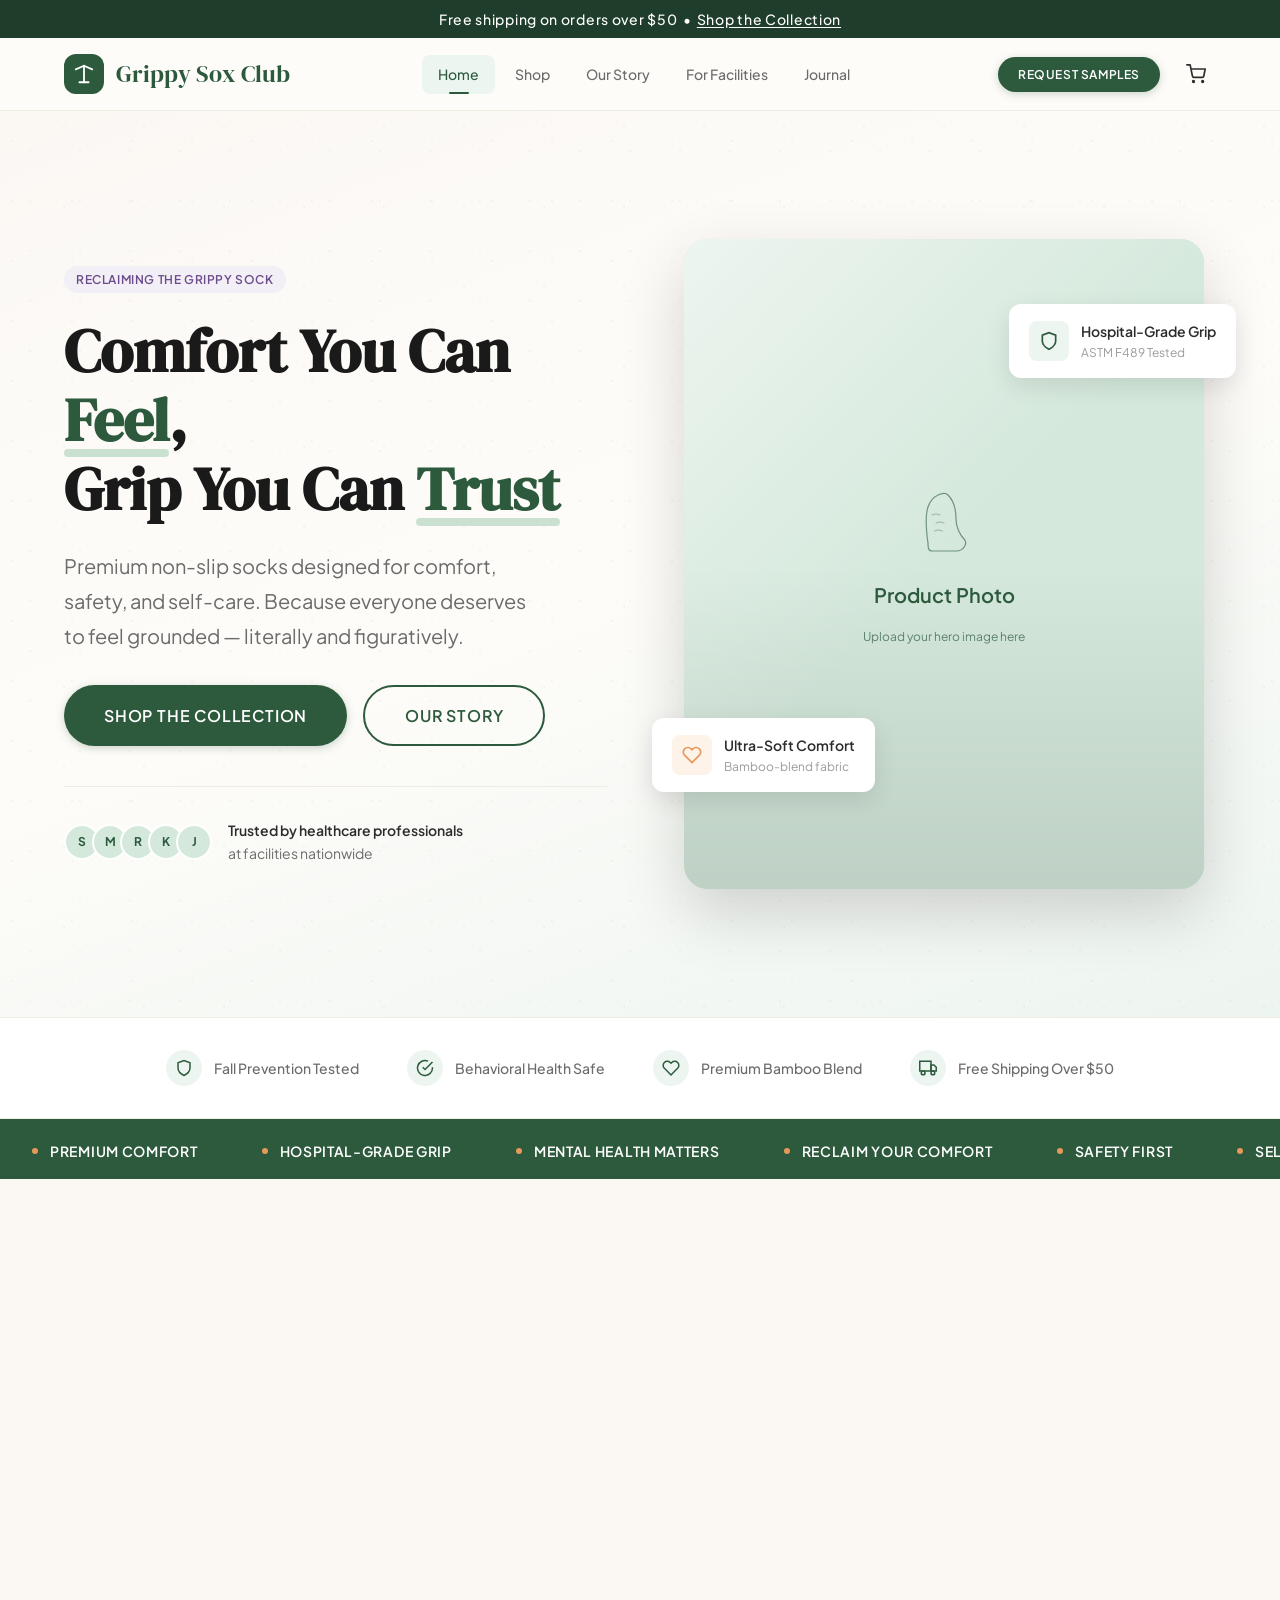
==== commit 22601457: "Add comprehensive performance, accessibility, and responsive enhancements Performance: - Cloudflare " ====
--- a/index.html
+++ b/index.html
@@ -7,11 +7,26 @@
   <meta name="description" content="Premium non-slip grip socks designed for comfort, safety, and self-care. Reclaiming the grippy sock as a symbol of resilience. Shop cozy, therapeutic socks with hospital-grade grip.">
   <meta name="keywords" content="grippy socks, grip socks, non-slip socks, mental health gifts, hospital socks, grippy sock vacation, comfort socks, therapeutic socks">
 
+  <!-- Performance -->
+  <meta http-equiv="x-dns-prefetch-control" content="on">
+  <link rel="dns-prefetch" href="https://fonts.googleapis.com">
+  <link rel="dns-prefetch" href="https://fonts.gstatic.com">
+  <link rel="dns-prefetch" href="https://sdks.shopifycdn.com">
+  <meta name="theme-color" content="#2D5A3D">
+  <link rel="canonical" href="https://grippysoxclub.com/">
+
   <!-- Open Graph -->
   <meta property="og:title" content="Grippy Sox Club — Premium Comfort Grip Socks">
   <meta property="og:description" content="Reclaiming the grippy sock as a symbol of comfort and resilience. Premium non-slip socks for mental health & wellness.">
   <meta property="og:type" content="website">
   <meta property="og:url" content="https://grippysoxclub.com">
+  <meta property="og:locale" content="en_US">
+  <meta property="og:site_name" content="Grippy Sox Club">
+
+  <!-- Twitter Card -->
+  <meta name="twitter:card" content="summary_large_image">
+  <meta name="twitter:title" content="Grippy Sox Club — Premium Comfort Grip Socks">
+  <meta name="twitter:description" content="Reclaiming the grippy sock as a symbol of comfort and resilience. Premium non-slip socks for mental health & wellness.">
 
   <!-- Fonts -->
   <link rel="preconnect" href="https://fonts.googleapis.com">
@@ -23,14 +38,42 @@
   <link rel="stylesheet" href="css/base.css">
   <link rel="stylesheet" href="css/components.css">
   <link rel="stylesheet" href="css/animations.css">
+  <link rel="stylesheet" href="css/accessibility.css">
 
   <!-- Favicon placeholder -->
   <link rel="icon" type="image/svg+xml" href="data:image/svg+xml,<svg xmlns='http://www.w3.org/2000/svg' viewBox='0 0 100 100'><text y='.9em' font-size='90'>🧦</text></svg>">
+
+  <!-- Structured Data -->
+  <script type="application/ld+json">
+  {
+    "@context": "https://schema.org",
+    "@type": "Organization",
+    "name": "Grippy Sox Club",
+    "url": "https://grippysoxclub.com",
+    "description": "Premium non-slip grip socks designed for comfort, safety, and self-care.",
+    "contactPoint": {
+      "@type": "ContactPoint",
+      "email": "hello@grippysoxclub.com",
+      "contactType": "customer service"
+    },
+    "sameAs": []
+  }
+  </script>
+  <script type="application/ld+json">
+  {
+    "@context": "https://schema.org",
+    "@type": "WebSite",
+    "name": "Grippy Sox Club",
+    "url": "https://grippysoxclub.com"
+  }
+  </script>
 </head>
 <body>
+  <!-- Skip to Main Content -->
+  <a href="#main-content" class="skip-link">Skip to main content</a>
 
   <!-- ====== Announcement Bar ====== -->
-  <div class="announcement-bar" id="announcement-bar">
+  <div class="announcement-bar" id="announcement-bar" role="banner">
     <div class="container">
       Free shipping on orders over $50 &nbsp;&bull;&nbsp; <a href="pages/shop.html">Shop the Collection</a>
     </div>
@@ -50,8 +93,8 @@
         Grippy Sox Club
       </a>
 
-      <nav class="nav-main" id="nav-main">
-        <a href="index.html" class="nav-link active">Home</a>
+      <nav class="nav-main" id="nav-main" aria-label="Main navigation">
+        <a href="index.html" class="nav-link active" aria-current="page">Home</a>
         <a href="pages/shop.html" class="nav-link">Shop</a>
         <a href="pages/about.html" class="nav-link">Our Story</a>
         <a href="pages/facilities.html" class="nav-link">For Facilities</a>
@@ -76,6 +119,7 @@
   </header>
 
   <!-- ====== Hero Section ====== -->
+  <main id="main-content">
   <section class="hero section--lg">
     <div class="hero__bg-pattern"></div>
     <div class="container">
@@ -675,8 +719,10 @@
     </div>
   </section>
 
+  </main>
+
   <!-- ====== Footer ====== -->
-  <footer class="site-footer">
+  <footer class="site-footer" role="contentinfo">
     <div class="container">
       <div class="footer-grid">
         <div class="footer-brand">
@@ -742,7 +788,7 @@
 
   <!-- ====== Cart Drawer ====== -->
   <div class="cart-overlay" id="cart-overlay"></div>
-  <div class="cart-drawer" id="cart-drawer">
+  <div class="cart-drawer" id="cart-drawer" role="dialog" aria-label="Shopping cart" aria-hidden="true">
     <div class="cart-drawer__header">
       <h3 class="cart-drawer__title">Your Cart</h3>
       <button class="cart-drawer__close" id="cart-close" aria-label="Close cart">&times;</button>
@@ -768,8 +814,13 @@
     </div>
   </div>
 
+  <!-- Back to Top Button -->
+  <button class="back-to-top" aria-label="Back to top">
+    <svg width="20" height="20" viewBox="0 0 24 24" fill="none" stroke="currentColor" stroke-width="2.5" stroke-linecap="round" stroke-linejoin="round"><polyline points="18 15 12 9 6 15"/></svg>
+  </button>
+
   <!-- ====== Scripts ====== -->
-  <script src="js/main.js"></script>
-  <script src="js/shopify-buy.js"></script>
+  <script src="js/main.js" defer></script>
+  <script src="js/shopify-buy.js" defer></script>
 </body>
 </html>
--- a/css/accessibility.css
+++ b/css/accessibility.css
@@ -0,0 +1,342 @@
+/* ============================================
+   GRIPPY SOX CLUB — Accessibility & Performance
+   ============================================ */
+
+/* ---- Skip to Main Content ---- */
+.skip-link {
+  position: absolute;
+  top: -100%;
+  left: var(--space-4);
+  z-index: 9999;
+  padding: var(--space-3) var(--space-6);
+  background: var(--color-primary);
+  color: white;
+  font-weight: var(--weight-semibold);
+  font-size: var(--text-sm);
+  border-radius: 0 0 var(--radius-md) var(--radius-md);
+  text-decoration: none;
+  transition: top var(--duration-fast) var(--ease-out);
+}
+
+.skip-link:focus {
+  top: 0;
+  outline: 3px solid var(--color-accent);
+  outline-offset: 2px;
+}
+
+/* ---- Focus Visible Enhancement ---- */
+:focus-visible {
+  outline: 3px solid var(--color-primary);
+  outline-offset: 3px;
+  border-radius: var(--radius-sm);
+}
+
+:focus:not(:focus-visible) {
+  outline: none;
+}
+
+/* ---- High Contrast Mode Support ---- */
+@media (forced-colors: active) {
+  .btn {
+    border: 2px solid ButtonText;
+  }
+  .badge {
+    border: 1px solid ButtonText;
+  }
+  .cart-count {
+    border: 2px solid ButtonText;
+  }
+  .nav-link.active,
+  .nav-link[aria-current="page"] {
+    border-bottom: 3px solid LinkText;
+  }
+  .comparison__icon {
+    border: 1px solid ButtonText;
+  }
+  .product-card,
+  .feature-card,
+  .testimonial-card,
+  .blog-card {
+    border: 1px solid ButtonText;
+  }
+}
+
+/* ---- Screen Reader Only (Enhanced) ---- */
+.sr-only,
+.visually-hidden {
+  position: absolute;
+  width: 1px;
+  height: 1px;
+  padding: 0;
+  margin: -1px;
+  overflow: hidden;
+  clip: rect(0, 0, 0, 0);
+  white-space: nowrap;
+  border: 0;
+}
+
+.sr-only-focusable:focus,
+.visually-hidden-focusable:focus {
+  position: static;
+  width: auto;
+  height: auto;
+  padding: inherit;
+  margin: 0;
+  overflow: visible;
+  clip: auto;
+  white-space: normal;
+}
+
+/* ---- ARIA Live Region ---- */
+[aria-live] {
+  contain: content;
+}
+
+/* ---- Back to Top Button ---- */
+.back-to-top {
+  position: fixed;
+  bottom: var(--space-6);
+  right: var(--space-6);
+  width: 48px;
+  height: 48px;
+  background: var(--color-primary);
+  color: white;
+  border: none;
+  border-radius: var(--radius-full);
+  display: flex;
+  align-items: center;
+  justify-content: center;
+  cursor: pointer;
+  z-index: var(--z-sticky);
+  opacity: 0;
+  visibility: hidden;
+  transform: translateY(12px);
+  transition: all var(--duration-normal) var(--ease-out);
+  box-shadow: var(--shadow-lg);
+}
+
+.back-to-top.visible {
+  opacity: 1;
+  visibility: visible;
+  transform: translateY(0);
+}
+
+.back-to-top:hover {
+  background: var(--color-primary-light);
+  transform: translateY(-2px);
+  box-shadow: var(--shadow-xl);
+}
+
+.back-to-top:focus-visible {
+  outline: 3px solid var(--color-accent);
+  outline-offset: 3px;
+}
+
+/* ---- Touch Target Minimum 44px ---- */
+@media (pointer: coarse) {
+  .nav-link {
+    min-height: 44px;
+    display: flex;
+    align-items: center;
+  }
+  .btn--sm {
+    min-height: 44px;
+    padding: var(--space-2) var(--space-5);
+  }
+  .size-option {
+    min-width: 48px;
+    min-height: 44px;
+  }
+  .color-swatch {
+    width: 40px;
+    height: 40px;
+  }
+  .qty-selector button {
+    min-width: 44px;
+    min-height: 44px;
+  }
+  .footer-links a {
+    min-height: 44px;
+    display: flex;
+    align-items: center;
+  }
+  .accordion-trigger {
+    min-height: 48px;
+  }
+  .product-gallery__thumb {
+    min-width: 60px;
+    min-height: 60px;
+  }
+}
+
+/* ---- Content Visibility for Performance ---- */
+.section:not(:first-of-type) {
+  content-visibility: auto;
+  contain-intrinsic-size: auto 600px;
+}
+
+/* ---- Print Styles ---- */
+@media print {
+  .announcement-bar,
+  .site-header,
+  .cart-drawer,
+  .cart-overlay,
+  .back-to-top,
+  .menu-toggle,
+  .cart-button,
+  .marquee,
+  .cta-section,
+  .skip-link {
+    display: none !important;
+  }
+  body {
+    color: #000;
+    background: #fff;
+    font-size: 12pt;
+  }
+  a {
+    text-decoration: underline;
+  }
+  a[href^="http"]::after {
+    content: " (" attr(href) ")";
+    font-size: 0.8em;
+    color: #666;
+  }
+  .section {
+    padding: 1rem 0;
+    break-inside: avoid;
+  }
+  .hero {
+    min-height: auto;
+    background: none !important;
+  }
+}
+
+/* ---- Extra Small Devices (320px) ---- */
+@media (max-width: 374px) {
+  :root {
+    font-size: 14px;
+  }
+  .container {
+    padding-left: var(--space-3);
+    padding-right: var(--space-3);
+  }
+  .hero__title {
+    font-size: var(--text-xl);
+  }
+  .h1 { font-size: var(--text-xl); }
+  .h2 { font-size: var(--text-lg); }
+  .display { font-size: var(--text-2xl); }
+  .hero__subtitle,
+  .lead {
+    font-size: var(--text-base);
+  }
+  .btn--lg {
+    padding: var(--space-3) var(--space-6);
+    font-size: var(--text-sm);
+  }
+  .stats-row {
+    grid-template-columns: 1fr;
+  }
+  .stat__number {
+    font-size: var(--text-xl);
+  }
+  .trust-bar__inner {
+    flex-direction: column;
+    gap: var(--space-4);
+  }
+  .trust-item {
+    flex: 0 0 100%;
+  }
+  .footer-grid {
+    grid-template-columns: 1fr;
+  }
+  .newsletter-form {
+    flex-direction: column;
+  }
+  .newsletter-form input,
+  .newsletter-form button {
+    width: 100%;
+  }
+  .hero__proof {
+    flex-direction: column;
+    align-items: flex-start;
+  }
+}
+
+/* ---- Small Phones (375-479px) ---- */
+@media (min-width: 375px) and (max-width: 479px) {
+  .hero__title {
+    font-size: var(--text-2xl);
+  }
+  .stats-row {
+    grid-template-columns: repeat(2, 1fr);
+  }
+  .newsletter-form {
+    flex-direction: column;
+  }
+  .newsletter-form input,
+  .newsletter-form button {
+    width: 100%;
+  }
+}
+
+/* ---- Medium Phones (480-639px) ---- */
+@media (min-width: 480px) and (max-width: 639px) {
+  .grid--3,
+  .grid--4 {
+    grid-template-columns: 1fr;
+  }
+}
+
+/* ---- Large Screens (1440px+) ---- */
+@media (min-width: 1440px) {
+  .container {
+    max-width: 1320px;
+  }
+  .hero__title {
+    font-size: var(--text-6xl);
+  }
+  .section--lg {
+    padding-top: var(--space-32);
+    padding-bottom: var(--space-32);
+  }
+}
+
+/* ---- Ultra-Wide (1920px+) ---- */
+@media (min-width: 1920px) {
+  .container {
+    max-width: 1440px;
+  }
+  .hero {
+    min-height: 80vh;
+  }
+}
+
+/* ---- RTL Support ---- */
+[dir="rtl"] .hero__proof-avatar {
+  margin-left: 0;
+  margin-right: -8px;
+}
+[dir="rtl"] .hero__proof-avatar:first-child {
+  margin-right: 0;
+}
+
+/* ---- Dark Mode (System Preference) ---- */
+@media (prefers-color-scheme: dark) {
+  /* Respect system preference but only apply if user hasn't
+     overridden. For now, the site keeps its light theme as the
+     brand identity relies on cream/white tones. This placeholder
+     exists for future dark mode toggle implementation. */
+}
+
+/* ---- Reduced Data / Save-Data ---- */
+@media (prefers-reduced-data: reduce) {
+  .hero__bg-pattern,
+  .marquee {
+    display: none;
+  }
+  .hero__float-card {
+    animation: none;
+  }
+}
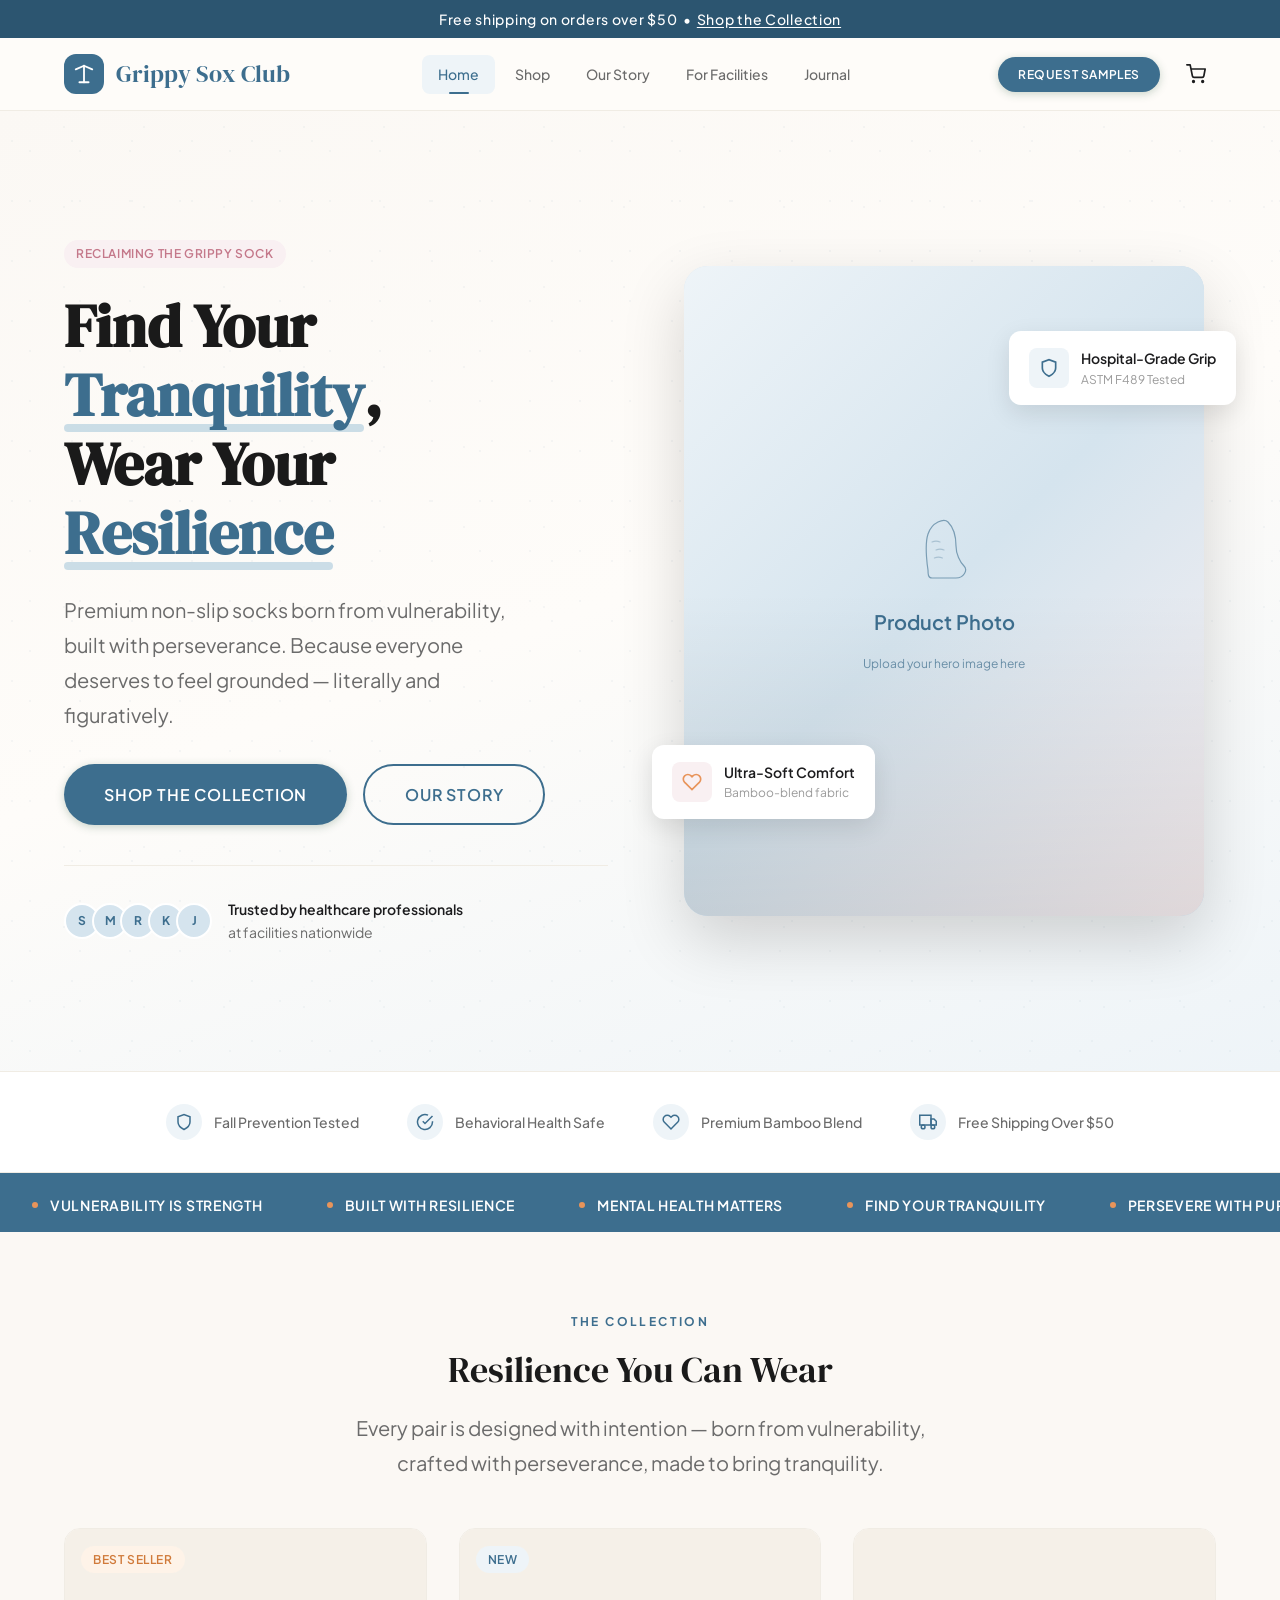
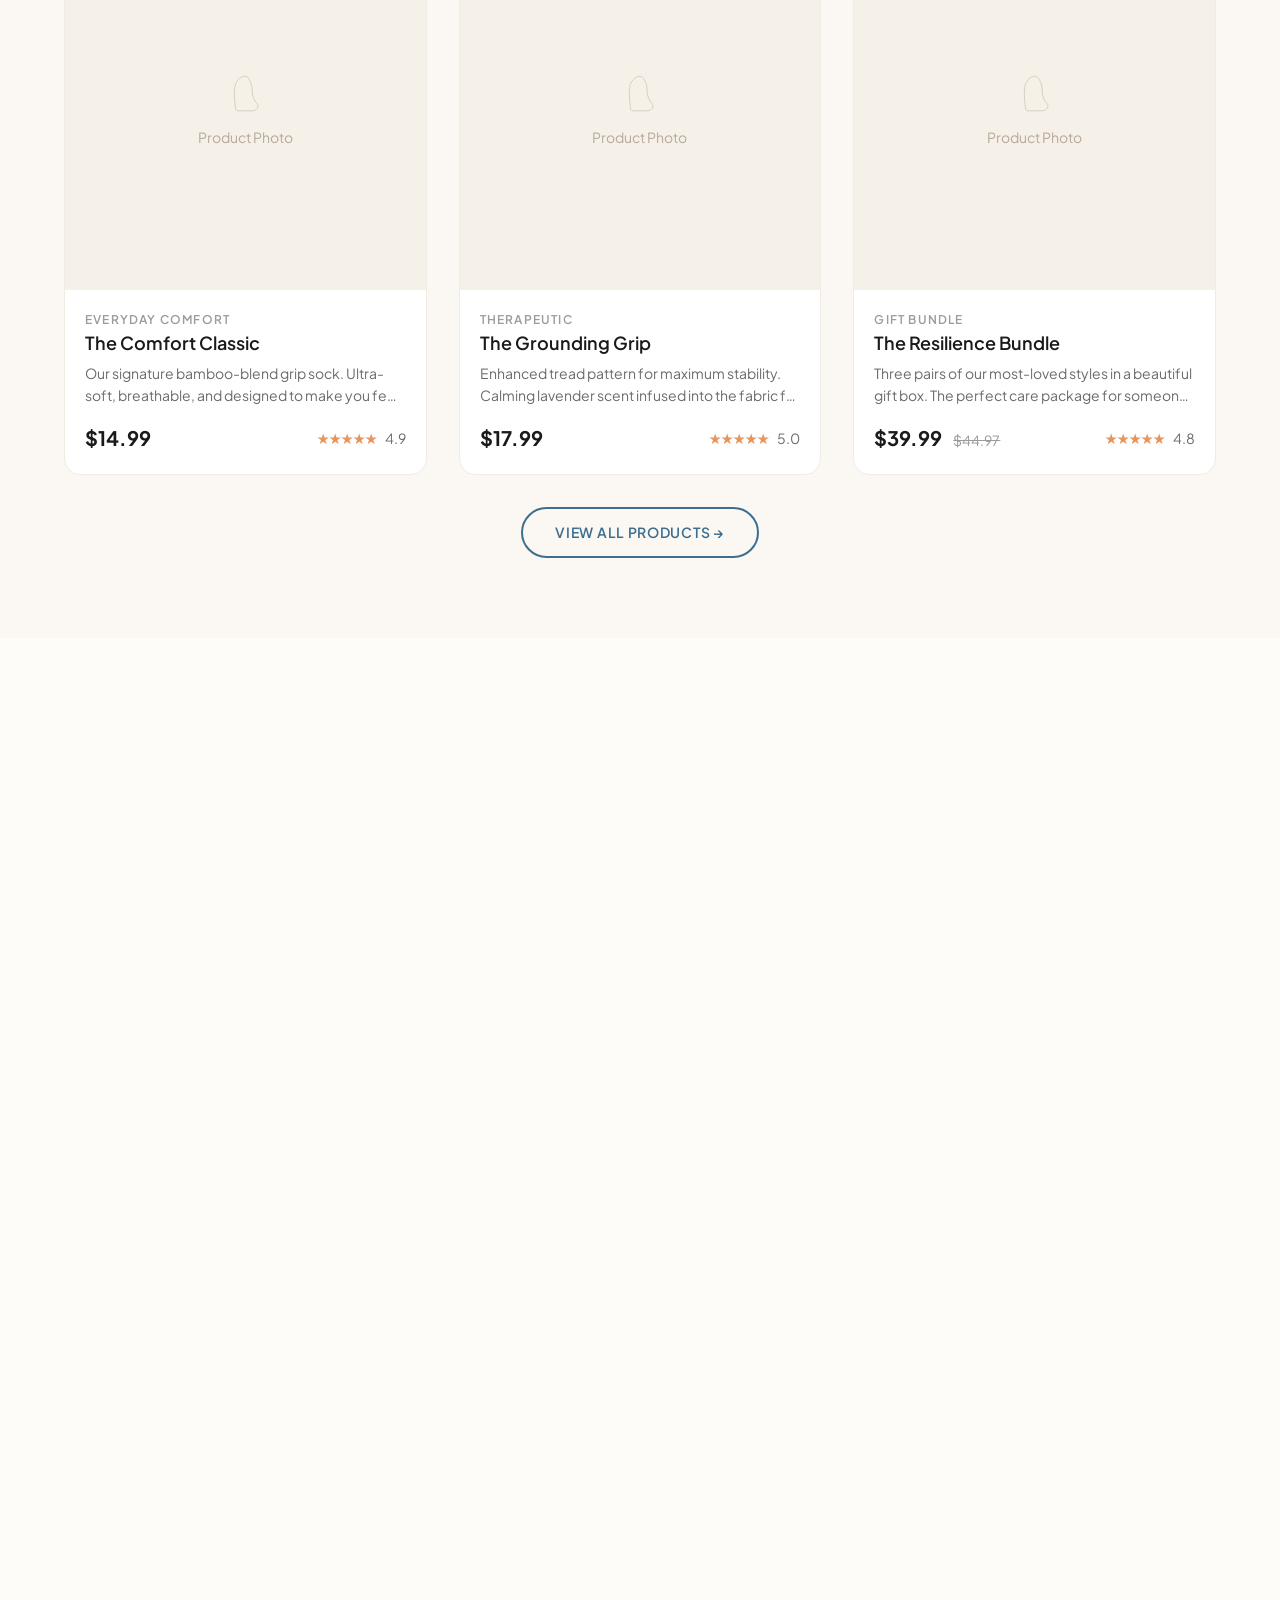
==== commit b6d5d219: "Rebrand: blue/pink primary palette with vulnerability, resilience, perseverance, tranquility Color S" ====
--- a/index.html
+++ b/index.html
@@ -12,7 +12,7 @@
   <link rel="dns-prefetch" href="https://fonts.googleapis.com">
   <link rel="dns-prefetch" href="https://fonts.gstatic.com">
   <link rel="dns-prefetch" href="https://sdks.shopifycdn.com">
-  <meta name="theme-color" content="#2D5A3D">
+  <meta name="theme-color" content="#3D6E8E">
   <link rel="canonical" href="https://grippysoxclub.com/">
 
   <!-- Open Graph -->
@@ -129,11 +129,11 @@
             <span class="badge badge--secondary">Reclaiming the Grippy Sock</span>
           </div>
           <h1 class="hero__title">
-            Comfort You Can <em>Feel</em>,<br>
-            Grip You Can <em>Trust</em>
+            Find Your <em>Tranquility</em>,<br>
+            Wear Your <em>Resilience</em>
           </h1>
           <p class="hero__subtitle">
-            Premium non-slip socks designed for comfort, safety, and self-care. Because everyone deserves to feel grounded — literally and figuratively.
+            Premium non-slip socks born from vulnerability, built with perseverance. Because everyone deserves to feel grounded — literally and figuratively.
           </p>
           <div class="hero__actions">
             <a href="pages/shop.html" class="btn btn--primary btn--lg">Shop the Collection</a>
@@ -228,17 +228,17 @@
   <!-- ====== Scrolling Marquee ====== -->
   <div class="marquee" aria-hidden="true">
     <div class="marquee__inner">
-      <span class="marquee__item"><span class="marquee__dot"></span> Premium Comfort</span>
-      <span class="marquee__item"><span class="marquee__dot"></span> Hospital-Grade Grip</span>
+      <span class="marquee__item"><span class="marquee__dot"></span> Vulnerability Is Strength</span>
+      <span class="marquee__item"><span class="marquee__dot"></span> Built With Resilience</span>
       <span class="marquee__item"><span class="marquee__dot"></span> Mental Health Matters</span>
-      <span class="marquee__item"><span class="marquee__dot"></span> Reclaim Your Comfort</span>
-      <span class="marquee__item"><span class="marquee__dot"></span> Safety First</span>
+      <span class="marquee__item"><span class="marquee__dot"></span> Find Your Tranquility</span>
+      <span class="marquee__item"><span class="marquee__dot"></span> Persevere With Purpose</span>
       <span class="marquee__item"><span class="marquee__dot"></span> Self-Care Essentials</span>
-      <span class="marquee__item"><span class="marquee__dot"></span> Premium Comfort</span>
-      <span class="marquee__item"><span class="marquee__dot"></span> Hospital-Grade Grip</span>
+      <span class="marquee__item"><span class="marquee__dot"></span> Vulnerability Is Strength</span>
+      <span class="marquee__item"><span class="marquee__dot"></span> Built With Resilience</span>
       <span class="marquee__item"><span class="marquee__dot"></span> Mental Health Matters</span>
-      <span class="marquee__item"><span class="marquee__dot"></span> Reclaim Your Comfort</span>
-      <span class="marquee__item"><span class="marquee__dot"></span> Safety First</span>
+      <span class="marquee__item"><span class="marquee__dot"></span> Find Your Tranquility</span>
+      <span class="marquee__item"><span class="marquee__dot"></span> Persevere With Purpose</span>
       <span class="marquee__item"><span class="marquee__dot"></span> Self-Care Essentials</span>
     </div>
   </div>
@@ -248,8 +248,8 @@
     <div class="container">
       <div class="section-header reveal">
         <span class="overline">The Collection</span>
-        <h2 class="h2">Comfort Meets Purpose</h2>
-        <p class="lead">Every pair is designed with intention — premium materials, therapeutic grip, and a mission that matters.</p>
+        <h2 class="h2">Resilience You Can Wear</h2>
+        <p class="lead">Every pair is designed with intention — born from vulnerability, crafted with perseverance, made to bring tranquility.</p>
       </div>
 
       <div class="grid grid--3 stagger-children" id="featured-products">
@@ -357,7 +357,7 @@
       <div class="section-header reveal">
         <span class="overline">The Difference</span>
         <h2 class="h2">Not Your Average Hospital Sock</h2>
-        <p class="lead">We took everything uncomfortable about standard grip socks and reimagined it from the ground up.</p>
+        <p class="lead">We channeled the vulnerability of a hard experience into the perseverance to build something better — from the ground up.</p>
       </div>
 
       <div class="comparison reveal">
@@ -430,9 +430,9 @@
   <section class="section bg-cream" id="features">
     <div class="container">
       <div class="section-header reveal">
-        <span class="overline">Built Different</span>
+        <span class="overline">Perseverance in Every Stitch</span>
         <h2 class="h2">Engineered for Comfort & Safety</h2>
-        <p class="lead">Every detail has been carefully considered — from the fiber blend to the grip pattern.</p>
+        <p class="lead">Every detail has been carefully considered — from the fiber blend to the grip pattern — so you can find tranquility in the small things.</p>
       </div>
 
       <div class="grid grid--3 stagger-children">
@@ -515,9 +515,9 @@
   <section class="section" id="testimonials">
     <div class="container">
       <div class="section-header reveal">
-        <span class="overline">Real Stories</span>
+        <span class="overline">Voices of Resilience</span>
         <h2 class="h2">What People Are Saying</h2>
-        <p class="lead">From patients and families to nurses and facility directors — the comfort speaks for itself.</p>
+        <p class="lead">From patients and families to nurses and facility directors — stories of vulnerability, resilience, and comfort.</p>
       </div>
 
       <div class="grid grid--3 stagger-children">
@@ -615,7 +615,7 @@
 
       <div class="grid grid--3 stagger-children">
         <a href="pages/blog.html" class="blog-card">
-          <div class="blog-card__image" style="background: linear-gradient(135deg, var(--color-secondary-50), #e8d8f0);"></div>
+          <div class="blog-card__image" style="background: linear-gradient(135deg, var(--color-pink-50), var(--color-pink-100));"></div>
           <div class="blog-card__body">
             <div class="blog-card__meta">
               <span class="badge badge--secondary">Mental Health</span>
@@ -641,7 +641,7 @@
         </a>
 
         <a href="pages/blog.html" class="blog-card">
-          <div class="blog-card__image" style="background: linear-gradient(135deg, #FEF3E8, #fde0c4);"></div>
+          <div class="blog-card__image" style="background: linear-gradient(135deg, var(--color-pink-50), var(--color-pink-200));"></div>
           <div class="blog-card__body">
             <div class="blog-card__meta">
               <span class="badge badge--accent">Self-Care</span>
@@ -708,8 +708,8 @@
     <div class="container text-center relative" style="z-index: 1;">
       <div class="reveal" style="max-width: 640px; margin: 0 auto;">
         <span class="overline" style="color: rgba(255,255,255,0.7);">Join the Club</span>
-        <h2 class="h2 mt-4">Ready to Feel the Difference?</h2>
-        <p class="lead mt-4">Join thousands who've discovered that comfort isn't a luxury — it's a right. Get 10% off your first order.</p>
+        <h2 class="h2 mt-4">Your Tranquility Starts Here</h2>
+        <p class="lead mt-4">Join thousands who've embraced their vulnerability and found resilience in the smallest comforts. Get 10% off your first order.</p>
         <form class="newsletter-form mx-auto mt-8" id="newsletter-form">
           <input type="email" placeholder="Enter your email" required aria-label="Email address">
           <button type="submit" class="btn btn--accent">Get 10% Off</button>
--- a/css/variables.css
+++ b/css/variables.css
@@ -1,41 +1,54 @@
 /* ============================================
    GRIPPY SOX CLUB — Design System Variables
+   ============================================
+   Brand Words: vulnerability, resilience,
+   perseverance, tranquility
    ============================================ */
 
 :root {
-  /* ---- Brand Colors ---- */
-  --color-primary: #2D5A3D;        /* Deep forest green — trust, health, calm */
-  --color-primary-light: #3A7550;
-  --color-primary-dark: #1E3D2A;
-  --color-primary-50: #EDF5F0;
-  --color-primary-100: #D4E8DB;
-  --color-primary-200: #A9D1B7;
+  /* ---- Primary: Blue — Tranquility, Trust ---- */
+  --color-primary: #3D6E8E;          /* Calm steel blue — tranquility, trust */
+  --color-primary-light: #5A8CAB;
+  --color-primary-dark: #2C5570;
+  --color-primary-50: #EEF4F8;
+  --color-primary-100: #D5E4EE;
+  --color-primary-200: #ABCADD;
 
-  --color-accent: #E8985A;         /* Warm terracotta — comfort, warmth */
-  --color-accent-light: #F0B07A;
+  /* ---- Pink — Vulnerability, Warmth ---- */
+  --color-pink: #C4788A;             /* Dusty rose — vulnerability, openness */
+  --color-pink-light: #D494A4;
+  --color-pink-dark: #A85E70;
+  --color-pink-50: #F9F0F2;
+  --color-pink-100: #F0D9DE;
+  --color-pink-200: #E1B3BD;
+
+  /* ---- Orange (Accent) — Perseverance, Energy ---- */
+  --color-accent: #E8945A;           /* Warm amber — perseverance, vitality */
+  --color-accent-light: #F0AC7A;
   --color-accent-dark: #D07A3A;
 
-  --color-secondary: #6B4C8A;      /* Muted purple — mental health awareness */
-  --color-secondary-light: #8A6BA8;
-  --color-secondary-50: #F3EFF7;
+  /* ---- Secondary: Pink (Mental Health) ---- */
+  --color-secondary: #C4788A;
+  --color-secondary-light: #D494A4;
+  --color-secondary-50: #F9F0F2;
 
   /* ---- Neutrals ---- */
-  --color-cream: #FBF8F4;
+  --color-cream: #FBF8F4;            /* Cream — softness, safety */
   --color-warm-white: #FEFCF9;
   --color-sand: #F5F0E8;
   --color-taupe: #B8A99A;
-  --color-charcoal: #2C2C2C;
-  --color-dark: #1A1A1A;
+  --color-charcoal: #1C1C1E;         /* Near-black — resilience, strength */
+  --color-dark: #1A1A1A;             /* Black — resilience, grounding */
   --color-muted: #6B6B6B;
   --color-light-muted: #9B9B9B;
   --color-border: #E8E2D8;
   --color-border-light: #F0ECE4;
 
   /* ---- Semantic Colors ---- */
-  --color-success: #3A7550;
-  --color-warning: #E8985A;
+  --color-success: #3D8E6E;
+  --color-warning: #E8945A;
   --color-error: #C94444;
-  --color-info: #4A7FB5;
+  --color-info: #3D6E8E;
 
   /* ---- Typography ---- */
   --font-display: 'DM Serif Display', Georgia, serif;
@@ -114,7 +127,7 @@
   --shadow-xl: 0 16px 48px rgba(0, 0, 0, 0.12);
   --shadow-2xl: 0 24px 64px rgba(0, 0, 0, 0.16);
   --shadow-inner: inset 0 2px 4px rgba(0, 0, 0, 0.06);
-  --shadow-glow: 0 0 24px rgba(45, 90, 61, 0.15);
+  --shadow-glow: 0 0 24px rgba(61, 110, 142, 0.15);
 
   /* ---- Transitions ---- */
   --ease-out: cubic-bezier(0.25, 0.46, 0.45, 0.94);
--- a/css/components.css
+++ b/css/components.css
@@ -388,7 +388,7 @@
   font-size: var(--text-lg);
   padding: var(--space-8);
   text-align: center;
-  background: linear-gradient(135deg, var(--color-primary-50) 0%, var(--color-primary-100) 50%, #d4e8db 100%);
+  background: linear-gradient(135deg, var(--color-primary-50) 0%, var(--color-primary-100) 50%, var(--color-pink-50) 100%);
 }
 
 .hero__image-placeholder svg {
@@ -439,7 +439,7 @@
 }
 
 .hero__float-card--bottom .hero__float-icon {
-  background: #FEF3E8;
+  background: var(--color-pink-50);
   color: var(--color-accent);
 }
 
@@ -702,7 +702,7 @@
 }
 
 .feature-card__icon--accent {
-  background: #FEF3E8;
+  background: var(--color-pink-50);
   color: var(--color-accent);
 }
 
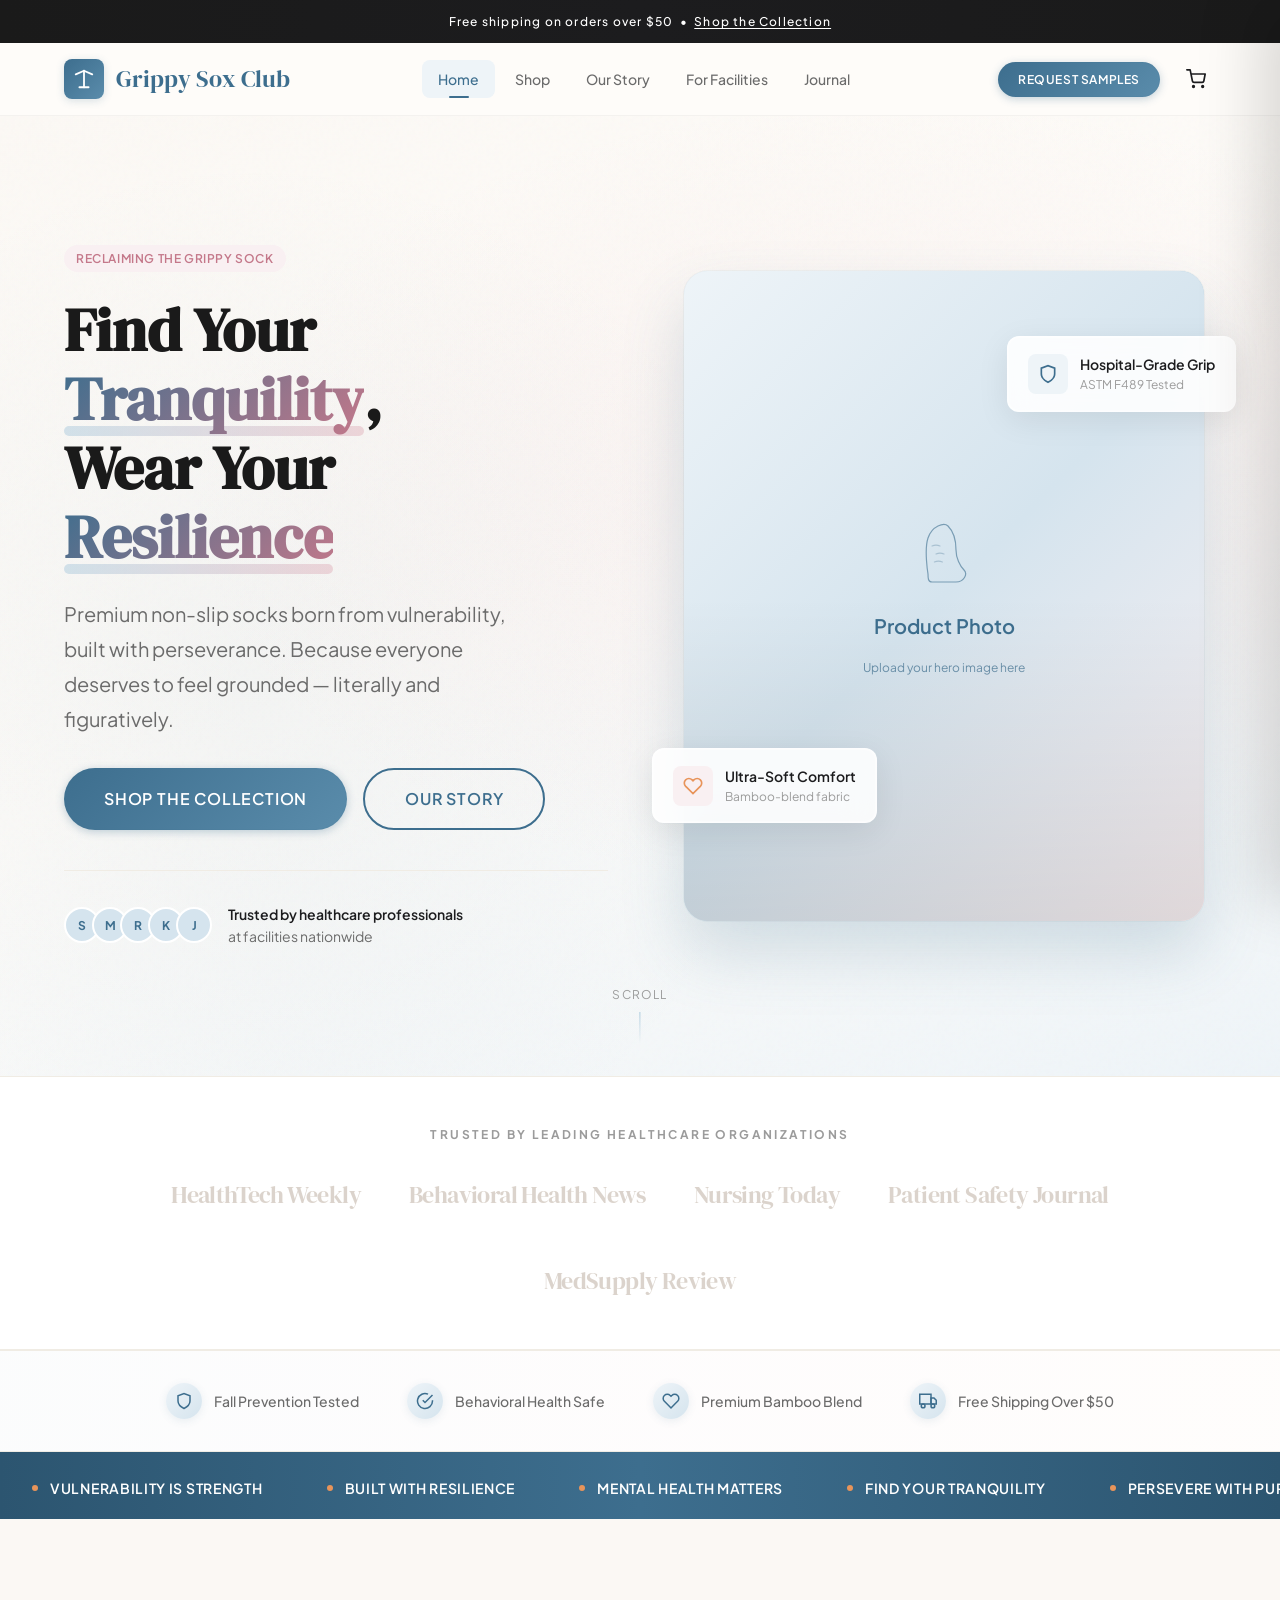
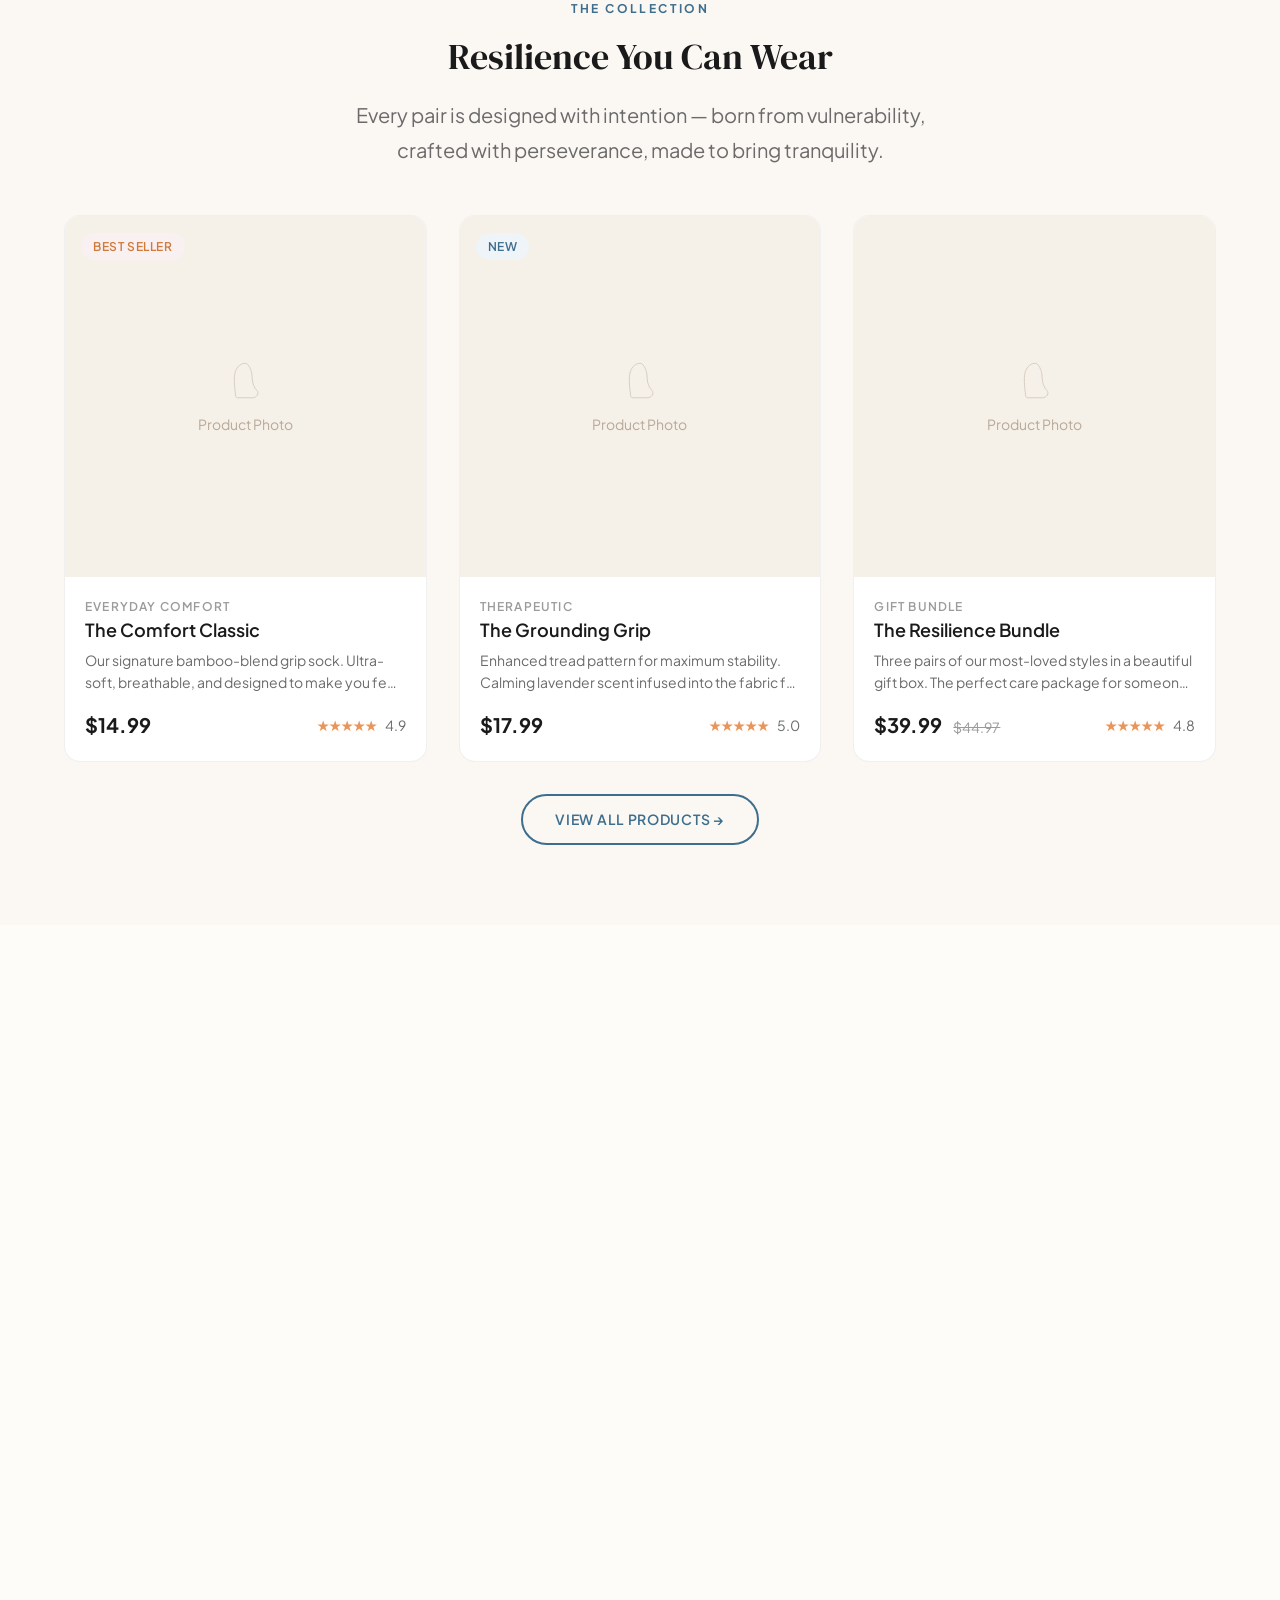
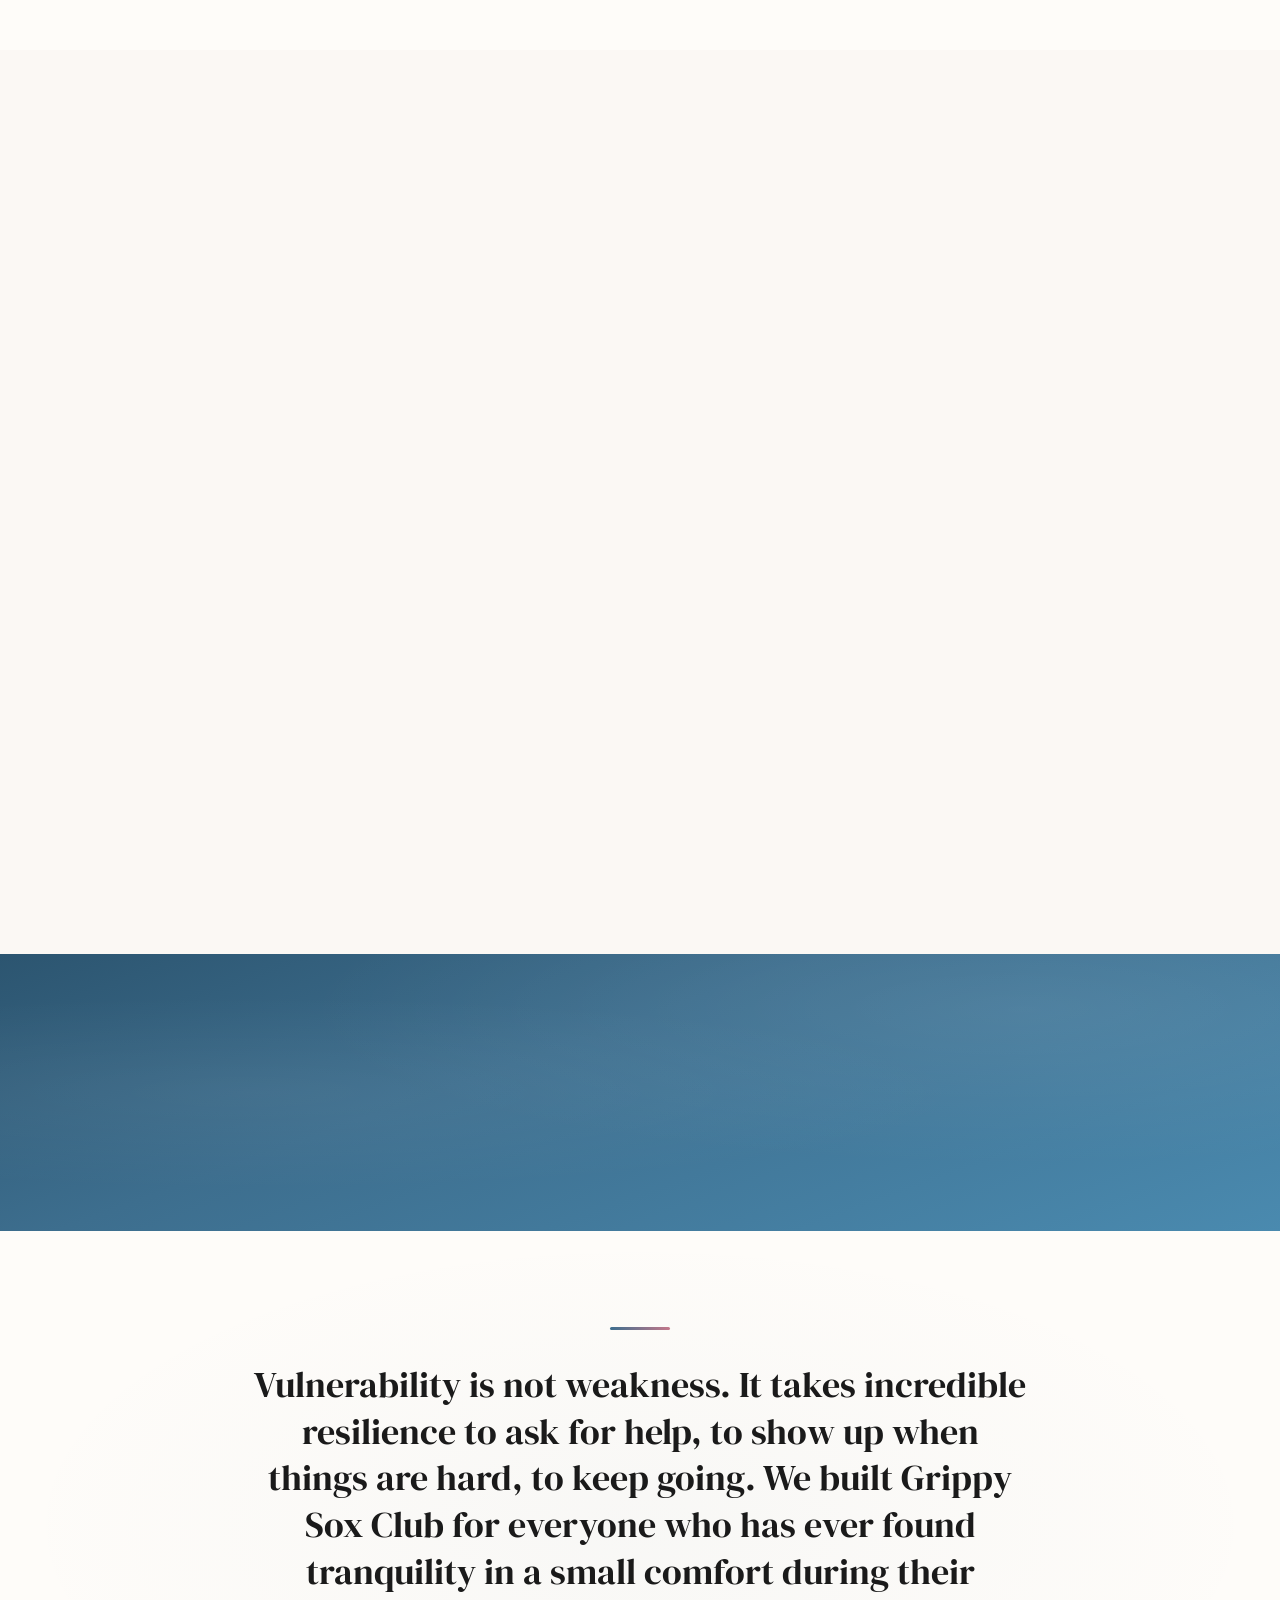
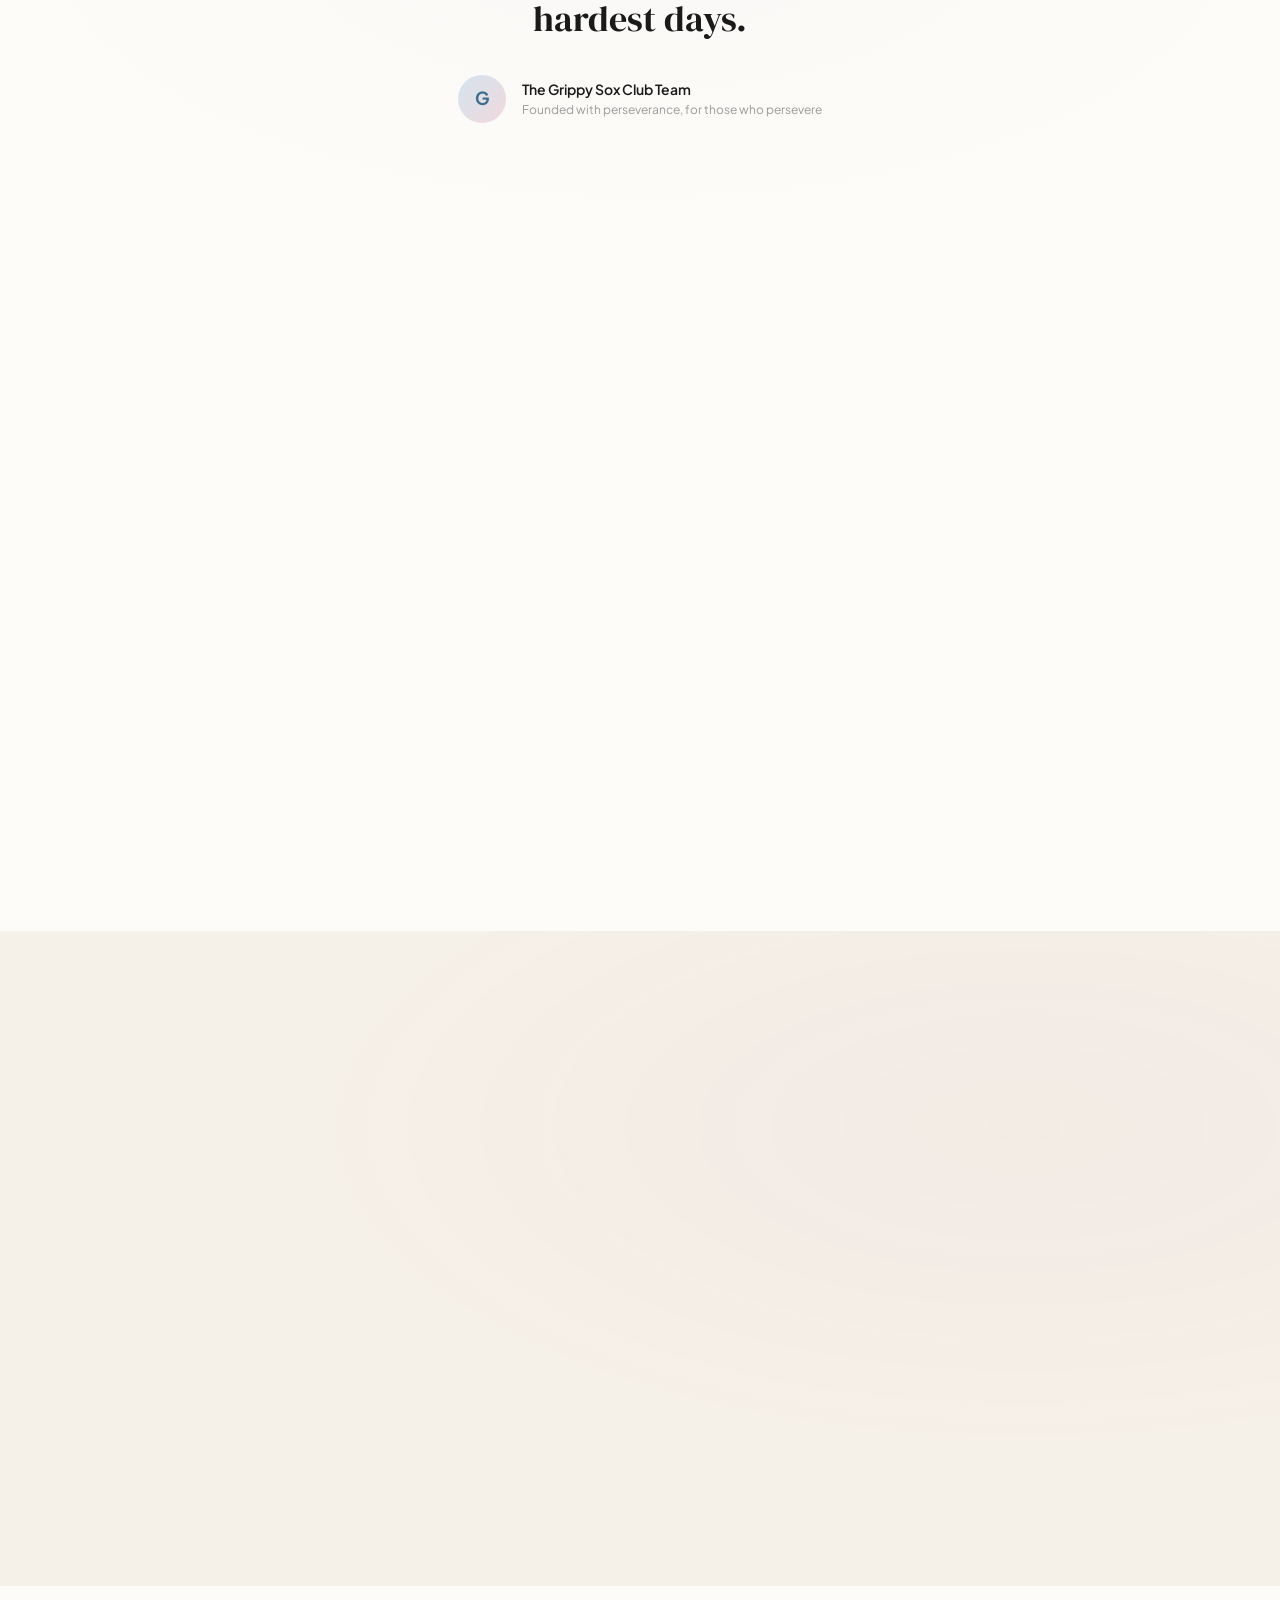
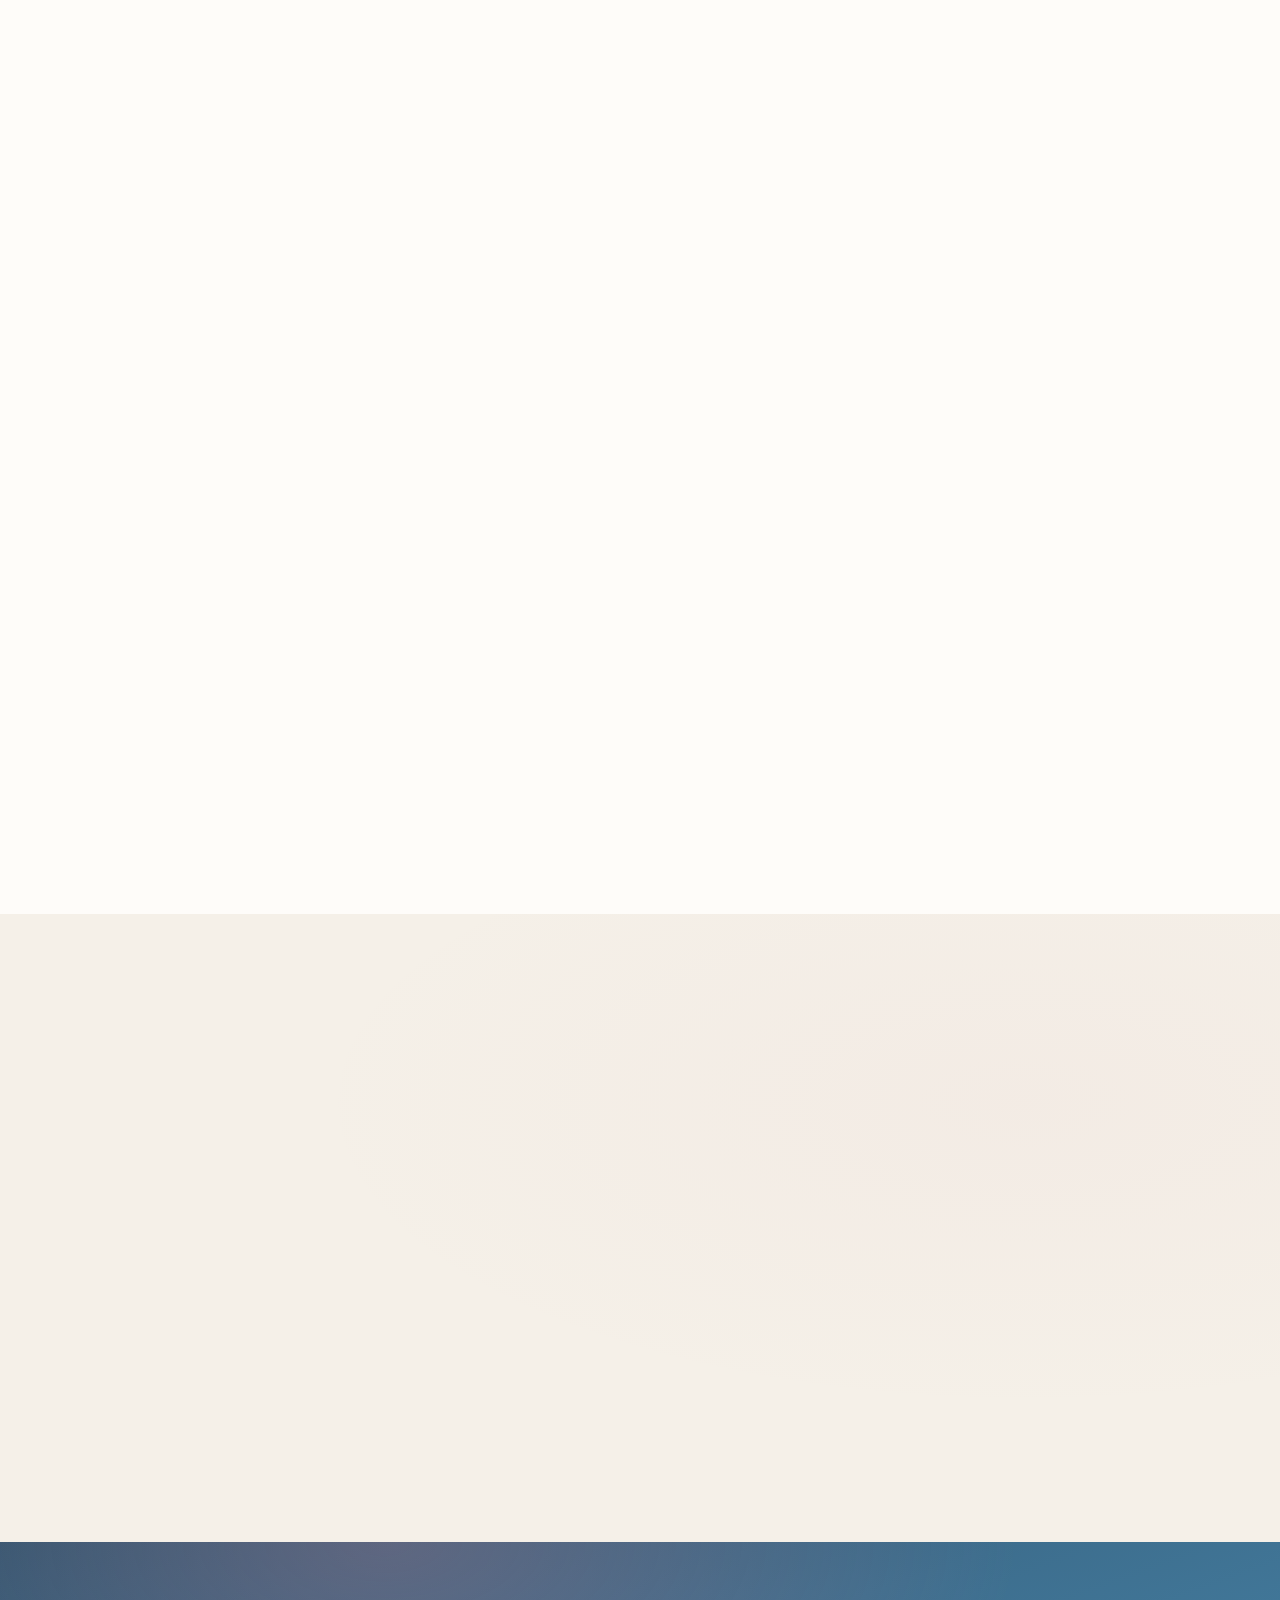
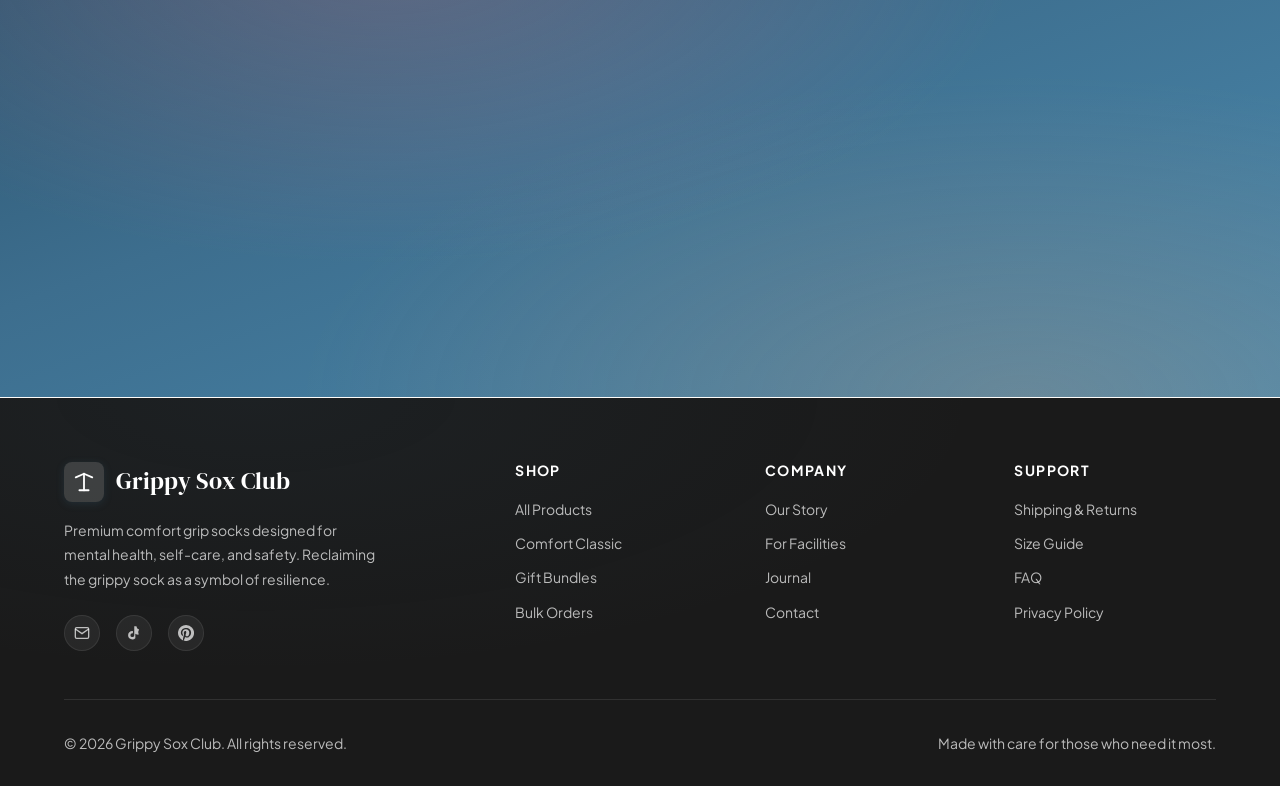
==== commit 48fbf70a: "Premium visual overhaul: luxury-tier effects, richer sections, animated interactions Premium CSS Lay" ====
--- a/index.html
+++ b/index.html
@@ -39,6 +39,7 @@
   <link rel="stylesheet" href="css/components.css">
   <link rel="stylesheet" href="css/animations.css">
   <link rel="stylesheet" href="css/accessibility.css">
+  <link rel="stylesheet" href="css/premium.css">
 
   <!-- Favicon placeholder -->
   <link rel="icon" type="image/svg+xml" href="data:image/svg+xml,<svg xmlns='http://www.w3.org/2000/svg' viewBox='0 0 100 100'><text y='.9em' font-size='90'>🧦</text></svg>">
@@ -191,6 +192,24 @@
         </div>
       </div>
     </div>
+    <div class="scroll-indicator" aria-hidden="true">
+      <span>Scroll</span>
+      <div class="scroll-indicator__line"></div>
+    </div>
+  </section>
+
+  <!-- ====== Press / Trust Logos ====== -->
+  <section class="press-logos">
+    <div class="container">
+      <div class="press-logos__label">Trusted By Leading Healthcare Organizations</div>
+      <div class="press-logos__grid">
+        <span class="press-logo">HealthTech Weekly</span>
+        <span class="press-logo">Behavioral Health News</span>
+        <span class="press-logo">Nursing Today</span>
+        <span class="press-logo">Patient Safety Journal</span>
+        <span class="press-logo">MedSupply Review</span>
+      </div>
+    </div>
   </section>
 
   <!-- ====== Trust Bar ====== -->
@@ -492,20 +511,38 @@
     <div class="container">
       <div class="stats-row reveal">
         <div class="stat">
-          <div class="stat__number counter" data-target="14000" style="color: white;">$14,000+</div>
+          <div class="stat__number counter" data-target="14000" data-prefix="$" data-suffix="+" style="color: white;">$14,000+</div>
           <div class="stat__label" style="color: rgba(255,255,255,0.7);">Average cost of a single patient fall</div>
         </div>
         <div class="stat">
-          <div class="stat__number counter" data-target="60" style="color: white;">60%</div>
+          <div class="stat__number counter" data-target="60" data-suffix="%" style="color: white;">60%</div>
           <div class="stat__label" style="color: rgba(255,255,255,0.7);">Of falls involve improper footwear</div>
         </div>
         <div class="stat">
-          <div class="stat__number counter" data-target="0" style="color: white;">Zero</div>
+          <div class="stat__number" style="color: white;">Zero</div>
           <div class="stat__label" style="color: rgba(255,255,255,0.7);">Falls with proper non-slip socks in clinical study</div>
         </div>
         <div class="stat">
-          <div class="stat__number counter" data-target="100" style="color: white;">100%</div>
+          <div class="stat__number counter" data-target="100" data-suffix="%" style="color: white;">100%</div>
           <div class="stat__label" style="color: rgba(255,255,255,0.7);">Of patients prefer premium comfort socks</div>
+        </div>
+      </div>
+    </div>
+  </section>
+
+  <!-- ====== Founder / Brand Statement ====== -->
+  <section class="brand-statement">
+    <div class="container">
+      <div class="brand-statement__inner reveal">
+        <blockquote class="brand-statement__quote">
+          Vulnerability is not weakness. It takes incredible resilience to ask for help, to show up when things are hard, to keep going. We built Grippy Sox Club for everyone who has ever found tranquility in a small comfort during their hardest days.
+        </blockquote>
+        <div class="brand-statement__author">
+          <div class="brand-statement__avatar">G</div>
+          <div style="text-align: left;">
+            <div class="brand-statement__name">The Grippy Sox Club Team</div>
+            <div class="brand-statement__role">Founded with perseverance, for those who persevere</div>
+          </div>
         </div>
       </div>
     </div>
--- a/css/base.css
+++ b/css/base.css
@@ -231,18 +231,18 @@
 .btn--primary {
   background-color: var(--color-primary);
   color: white;
-  box-shadow: 0 2px 8px rgba(45, 90, 61, 0.25);
+  box-shadow: 0 2px 8px rgba(61, 110, 142, 0.25);
 }
 
 .btn--primary:hover {
   background-color: var(--color-primary-light);
-  box-shadow: 0 4px 16px rgba(45, 90, 61, 0.3);
+  box-shadow: 0 4px 16px rgba(61, 110, 142, 0.3);
   transform: translateY(-1px);
 }
 
 .btn--primary:active {
   transform: translateY(0);
-  box-shadow: 0 1px 4px rgba(45, 90, 61, 0.2);
+  box-shadow: 0 1px 4px rgba(61, 110, 142, 0.2);
 }
 
 .btn--accent {
@@ -364,7 +364,7 @@
 }
 
 .badge--accent {
-  background-color: #FEF3E8;
+  background-color: var(--color-pink-50);
   color: var(--color-accent-dark);
 }
 
--- a/css/premium.css
+++ b/css/premium.css
@@ -0,0 +1,562 @@
+/* ============================================
+   GRIPPY SOX CLUB — Premium Visual Layer
+   ============================================
+   Luxury-tier effects, micro-interactions,
+   and visual sophistication
+   ============================================ */
+
+/* ---- Gradient Text Utility ---- */
+.gradient-text {
+  background: linear-gradient(135deg, var(--color-primary) 0%, var(--color-pink) 50%, var(--color-accent) 100%);
+  -webkit-background-clip: text;
+  background-clip: text;
+  -webkit-text-fill-color: transparent;
+  background-size: 200% auto;
+}
+
+.gradient-text--animate {
+  animation: gradientText 6s ease-in-out infinite;
+}
+
+@keyframes gradientText {
+  0%, 100% { background-position: 0% center; }
+  50% { background-position: 200% center; }
+}
+
+/* ---- Hero Premium Upgrade ---- */
+.hero {
+  background:
+    radial-gradient(ellipse 80% 60% at 70% 40%, rgba(196, 120, 138, 0.08) 0%, transparent 70%),
+    radial-gradient(ellipse 60% 80% at 20% 60%, rgba(61, 110, 142, 0.06) 0%, transparent 70%),
+    linear-gradient(160deg, var(--color-cream) 0%, var(--color-warm-white) 50%, var(--color-primary-50) 100%);
+}
+
+.hero__title em {
+  color: var(--color-primary);
+  background: linear-gradient(135deg, var(--color-primary) 0%, var(--color-pink) 100%);
+  -webkit-background-clip: text;
+  background-clip: text;
+  -webkit-text-fill-color: transparent;
+}
+
+.hero__title em::after {
+  background: linear-gradient(90deg, var(--color-primary-200), var(--color-pink-200));
+  height: 10px;
+  opacity: 0.5;
+}
+
+/* ---- Premium Float Cards ---- */
+.hero__float-card {
+  backdrop-filter: blur(16px);
+  -webkit-backdrop-filter: blur(16px);
+  background: rgba(255, 255, 255, 0.88);
+  border: 1px solid rgba(255, 255, 255, 0.6);
+  box-shadow:
+    0 8px 32px rgba(0, 0, 0, 0.08),
+    0 0 0 1px rgba(255, 255, 255, 0.4) inset;
+}
+
+/* ---- Glassmorphism Card Hover ---- */
+.product-card:hover,
+.feature-card:hover,
+.testimonial-card:hover {
+  box-shadow:
+    0 12px 40px rgba(61, 110, 142, 0.12),
+    0 0 0 1px rgba(61, 110, 142, 0.08);
+}
+
+/* ---- Product Card Premium ---- */
+.product-card {
+  border: 1px solid rgba(0, 0, 0, 0.06);
+}
+
+.product-card::before {
+  content: '';
+  position: absolute;
+  top: 0;
+  left: 0;
+  right: 0;
+  height: 3px;
+  background: linear-gradient(90deg, var(--color-primary), var(--color-pink), var(--color-accent));
+  opacity: 0;
+  transition: opacity var(--duration-normal) var(--ease-out);
+  z-index: 3;
+  border-radius: var(--radius-xl) var(--radius-xl) 0 0;
+}
+
+.product-card:hover::before {
+  opacity: 1;
+}
+
+/* ---- Feature Card Gradient Border on Hover ---- */
+.feature-card {
+  position: relative;
+  background: white;
+}
+
+.feature-card::before {
+  content: '';
+  position: absolute;
+  inset: -1px;
+  border-radius: var(--radius-xl);
+  padding: 1px;
+  background: linear-gradient(135deg, var(--color-primary-200), var(--color-pink-200), var(--color-accent-light));
+  -webkit-mask: linear-gradient(#fff 0 0) content-box, linear-gradient(#fff 0 0);
+  mask: linear-gradient(#fff 0 0) content-box, linear-gradient(#fff 0 0);
+  -webkit-mask-composite: xor;
+  mask-composite: exclude;
+  opacity: 0;
+  transition: opacity var(--duration-normal) var(--ease-out);
+}
+
+.feature-card:hover::before {
+  opacity: 1;
+}
+
+.feature-card:hover {
+  border-color: transparent;
+}
+
+/* ---- Testimonial Card Premium ---- */
+.testimonial-card {
+  position: relative;
+  overflow: hidden;
+}
+
+.testimonial-card::after {
+  content: '\201C';
+  position: absolute;
+  top: -10px;
+  right: 16px;
+  font-family: var(--font-display);
+  font-size: 120px;
+  color: var(--color-primary-50);
+  line-height: 1;
+  pointer-events: none;
+  z-index: 0;
+}
+
+.testimonial-card > * {
+  position: relative;
+  z-index: 1;
+}
+
+/* ---- Premium Stats Section ---- */
+.bg-primary.section {
+  background:
+    radial-gradient(ellipse at 20% 50%, rgba(255, 255, 255, 0.05) 0%, transparent 50%),
+    radial-gradient(ellipse at 80% 20%, rgba(255, 255, 255, 0.08) 0%, transparent 50%),
+    linear-gradient(160deg, var(--color-primary-dark) 0%, var(--color-primary) 40%, #4A8AAF 100%);
+}
+
+.stat__number {
+  font-size: var(--text-5xl);
+  line-height: 1;
+  margin-bottom: var(--space-3);
+}
+
+.stat__label {
+  font-size: var(--text-sm);
+  letter-spacing: var(--tracking-wide);
+}
+
+/* ---- Section Divider Curve ---- */
+.section-divider {
+  position: relative;
+}
+
+.section-divider::before {
+  content: '';
+  position: absolute;
+  top: -1px;
+  left: 0;
+  right: 0;
+  height: 60px;
+  background: inherit;
+  clip-path: ellipse(70% 100% at 50% 100%);
+  z-index: 1;
+}
+
+/* ---- CTA Section Premium ---- */
+.cta-section {
+  background:
+    radial-gradient(ellipse at 30% 0%, rgba(196, 120, 138, 0.3) 0%, transparent 50%),
+    radial-gradient(ellipse at 80% 100%, rgba(232, 148, 90, 0.2) 0%, transparent 50%),
+    linear-gradient(160deg, var(--color-primary-dark) 0%, var(--color-primary) 40%, #4A8AAF 100%);
+  background-size: 100% 100%;
+}
+
+.cta-section::after {
+  content: '';
+  position: absolute;
+  inset: 0;
+  background: url("data:image/svg+xml,%3Csvg width='60' height='60' viewBox='0 0 60 60' xmlns='http://www.w3.org/2000/svg'%3E%3Cg fill='none' fill-rule='evenodd'%3E%3Cg fill='%23ffffff' fill-opacity='0.03'%3E%3Ccircle cx='30' cy='30' r='1'/%3E%3C/g%3E%3C/g%3E%3C/svg%3E");
+}
+
+/* ---- Premium Button Upgrades ---- */
+.btn--primary {
+  background: linear-gradient(135deg, var(--color-primary) 0%, var(--color-primary-light) 100%);
+  box-shadow:
+    0 2px 8px rgba(61, 110, 142, 0.3),
+    0 0 0 1px rgba(61, 110, 142, 0.1) inset;
+}
+
+.btn--primary:hover {
+  box-shadow:
+    0 6px 24px rgba(61, 110, 142, 0.35),
+    0 0 0 1px rgba(255, 255, 255, 0.15) inset;
+  transform: translateY(-2px);
+}
+
+.btn--accent {
+  background: linear-gradient(135deg, var(--color-accent) 0%, var(--color-accent-light) 100%);
+  box-shadow:
+    0 2px 8px rgba(232, 148, 90, 0.3),
+    0 0 0 1px rgba(232, 148, 90, 0.1) inset;
+}
+
+.btn--accent:hover {
+  box-shadow:
+    0 6px 24px rgba(232, 148, 90, 0.35),
+    0 0 0 1px rgba(255, 255, 255, 0.15) inset;
+  transform: translateY(-2px);
+}
+
+.btn--outline:hover {
+  background: linear-gradient(135deg, var(--color-primary) 0%, var(--color-primary-light) 100%);
+  border-color: transparent;
+  box-shadow: 0 4px 16px rgba(61, 110, 142, 0.2);
+}
+
+/* ---- Shimmer Loading Effect ---- */
+.shimmer {
+  position: relative;
+  overflow: hidden;
+}
+
+.shimmer::after {
+  content: '';
+  position: absolute;
+  top: 0;
+  left: -100%;
+  width: 100%;
+  height: 100%;
+  background: linear-gradient(
+    90deg,
+    transparent 0%,
+    rgba(255, 255, 255, 0.15) 50%,
+    transparent 100%
+  );
+  animation: shimmer 3s ease-in-out infinite;
+}
+
+@keyframes shimmer {
+  0% { left: -100%; }
+  100% { left: 100%; }
+}
+
+/* ---- Press Logos Bar ---- */
+.press-logos {
+  padding: var(--space-12) 0;
+  border-top: 1px solid var(--color-border-light);
+  border-bottom: 1px solid var(--color-border-light);
+  background: white;
+}
+
+.press-logos__label {
+  text-align: center;
+  font-size: var(--text-xs);
+  font-weight: var(--weight-bold);
+  letter-spacing: var(--tracking-widest);
+  text-transform: uppercase;
+  color: var(--color-light-muted);
+  margin-bottom: var(--space-8);
+}
+
+.press-logos__grid {
+  display: flex;
+  align-items: center;
+  justify-content: center;
+  gap: var(--space-12);
+  flex-wrap: wrap;
+}
+
+.press-logo {
+  font-family: var(--font-display);
+  font-size: var(--text-xl);
+  color: var(--color-taupe);
+  opacity: 0.5;
+  transition: opacity var(--duration-normal) var(--ease-out);
+  white-space: nowrap;
+  letter-spacing: var(--tracking-tight);
+  user-select: none;
+}
+
+.press-logo:hover {
+  opacity: 0.8;
+}
+
+@media (max-width: 768px) {
+  .press-logos__grid {
+    gap: var(--space-8);
+  }
+  .press-logo {
+    font-size: var(--text-md);
+  }
+}
+
+/* ---- Founder Quote / Brand Statement ---- */
+.brand-statement {
+  padding: var(--space-24) 0;
+  background:
+    radial-gradient(ellipse at 50% 50%, rgba(61, 110, 142, 0.03) 0%, transparent 70%),
+    var(--color-warm-white);
+}
+
+.brand-statement__inner {
+  max-width: 780px;
+  margin: 0 auto;
+  text-align: center;
+}
+
+.brand-statement__quote {
+  font-family: var(--font-display);
+  font-size: var(--text-3xl);
+  line-height: var(--leading-snug);
+  color: var(--color-dark);
+  margin-bottom: var(--space-8);
+  position: relative;
+}
+
+.brand-statement__quote::before {
+  content: '';
+  display: block;
+  width: 60px;
+  height: 3px;
+  background: linear-gradient(90deg, var(--color-primary), var(--color-pink));
+  margin: 0 auto var(--space-8);
+  border-radius: var(--radius-full);
+}
+
+.brand-statement__author {
+  display: inline-flex;
+  align-items: center;
+  gap: var(--space-4);
+}
+
+.brand-statement__avatar {
+  width: 48px;
+  height: 48px;
+  border-radius: var(--radius-full);
+  background: linear-gradient(135deg, var(--color-primary-100), var(--color-pink-100));
+  display: flex;
+  align-items: center;
+  justify-content: center;
+  font-weight: var(--weight-bold);
+  color: var(--color-primary);
+  font-size: var(--text-md);
+}
+
+.brand-statement__name {
+  font-weight: var(--weight-semibold);
+  color: var(--color-dark);
+  font-size: var(--text-sm);
+}
+
+.brand-statement__role {
+  font-size: var(--text-xs);
+  color: var(--color-light-muted);
+}
+
+@media (max-width: 640px) {
+  .brand-statement__quote {
+    font-size: var(--text-xl);
+  }
+}
+
+/* ---- Animated Counter ---- */
+.counter[data-counting="true"] {
+  transition: none;
+}
+
+/* ---- Trust Bar Premium ---- */
+.trust-bar {
+  background:
+    linear-gradient(90deg, rgba(61, 110, 142, 0.02) 0%, rgba(196, 120, 138, 0.02) 50%, rgba(232, 148, 90, 0.02) 100%),
+    white;
+}
+
+.trust-item__icon {
+  background: linear-gradient(135deg, var(--color-primary-50), var(--color-primary-100));
+  box-shadow: 0 2px 8px rgba(61, 110, 142, 0.1);
+}
+
+/* ---- Marquee Premium ---- */
+.marquee {
+  background: linear-gradient(90deg, var(--color-primary-dark), var(--color-primary), var(--color-primary-dark));
+  padding: var(--space-5) 0;
+}
+
+/* ---- Comparison Premium ---- */
+.comparison__side--new {
+  background:
+    radial-gradient(ellipse at 80% 20%, rgba(61, 110, 142, 0.06) 0%, transparent 60%),
+    var(--color-primary-50);
+  box-shadow: 0 4px 24px rgba(61, 110, 142, 0.08);
+}
+
+/* ---- Blog Card Premium ---- */
+.blog-card {
+  border: 1px solid rgba(0, 0, 0, 0.06);
+}
+
+.blog-card__image {
+  transition: transform var(--duration-slow) var(--ease-out);
+}
+
+.blog-card:hover .blog-card__image {
+  transform: scale(1.03);
+}
+
+/* ---- Newsletter Form Premium ---- */
+.newsletter-form input {
+  border: 2px solid rgba(255, 255, 255, 0.25);
+  backdrop-filter: blur(8px);
+  -webkit-backdrop-filter: blur(8px);
+}
+
+.newsletter-form input:focus {
+  border-color: var(--color-accent);
+  box-shadow: 0 0 0 3px rgba(232, 148, 90, 0.2);
+}
+
+/* ---- Premium Announcement Bar ---- */
+.announcement-bar {
+  background: linear-gradient(90deg, var(--color-dark), var(--color-charcoal), var(--color-dark));
+  padding: var(--space-3) var(--space-4);
+  font-size: var(--text-xs);
+  letter-spacing: var(--tracking-wider);
+}
+
+/* ---- Header Glass Effect Premium ---- */
+.site-header {
+  background: rgba(254, 252, 249, 0.85);
+  backdrop-filter: blur(24px) saturate(180%);
+  -webkit-backdrop-filter: blur(24px) saturate(180%);
+  border-bottom: 1px solid rgba(0, 0, 0, 0.04);
+}
+
+.site-header.scrolled {
+  box-shadow: 0 4px 30px rgba(0, 0, 0, 0.06);
+}
+
+/* ---- Logo Icon Premium ---- */
+.logo-icon {
+  background: linear-gradient(135deg, var(--color-primary), var(--color-primary-light));
+  box-shadow: 0 2px 8px rgba(61, 110, 142, 0.2);
+  border-radius: var(--radius-md);
+}
+
+/* ---- Gift Section Premium ---- */
+.bg-sand {
+  background:
+    radial-gradient(ellipse at 80% 30%, rgba(196, 120, 138, 0.04) 0%, transparent 50%),
+    var(--color-sand);
+}
+
+/* ---- Footer Premium ---- */
+.site-footer {
+  background:
+    radial-gradient(ellipse at 20% 0%, rgba(61, 110, 142, 0.08) 0%, transparent 50%),
+    var(--color-dark);
+}
+
+.footer-social a {
+  background: rgba(255, 255, 255, 0.06);
+  border: 1px solid rgba(255, 255, 255, 0.08);
+}
+
+.footer-social a:hover {
+  background: linear-gradient(135deg, var(--color-primary), var(--color-primary-light));
+  border-color: transparent;
+  box-shadow: 0 4px 16px rgba(61, 110, 142, 0.3);
+  transform: translateY(-2px);
+}
+
+/* ---- Cart Drawer Premium ---- */
+.cart-drawer {
+  box-shadow: -20px 0 60px rgba(0, 0, 0, 0.15);
+}
+
+/* ---- Selection Colors ---- */
+::selection {
+  background: rgba(196, 120, 138, 0.25);
+  color: var(--color-dark);
+}
+
+/* ---- Premium Image Placeholder ---- */
+.hero__image-container {
+  background: linear-gradient(135deg, var(--color-primary-100) 0%, var(--color-primary-200) 50%, var(--color-pink-100) 100%);
+  box-shadow:
+    0 32px 64px rgba(61, 110, 142, 0.2),
+    0 0 0 1px rgba(61, 110, 142, 0.05);
+}
+
+/* ---- Noise Texture Overlay (Subtle) ---- */
+.hero::after {
+  content: '';
+  position: absolute;
+  inset: 0;
+  opacity: 0.015;
+  background-image: url("data:image/svg+xml,%3Csvg viewBox='0 0 256 256' xmlns='http://www.w3.org/2000/svg'%3E%3Cfilter id='n'%3E%3CfeTurbulence type='fractalNoise' baseFrequency='0.9' numOctaves='4' stitchTiles='stitch'/%3E%3C/filter%3E%3Crect width='100%25' height='100%25' filter='url(%23n)'/%3E%3C/svg%3E");
+  pointer-events: none;
+  z-index: 0;
+}
+
+.hero > * {
+  position: relative;
+  z-index: 1;
+}
+
+/* ---- Smooth scroll indicator ---- */
+.scroll-indicator {
+  position: absolute;
+  bottom: var(--space-8);
+  left: 50%;
+  transform: translateX(-50%);
+  display: flex;
+  flex-direction: column;
+  align-items: center;
+  gap: var(--space-2);
+  color: var(--color-light-muted);
+  font-size: var(--text-xs);
+  letter-spacing: var(--tracking-wider);
+  text-transform: uppercase;
+  animation: scrollBounce 2s ease-in-out infinite;
+}
+
+.scroll-indicator__line {
+  width: 1px;
+  height: 32px;
+  background: linear-gradient(to bottom, var(--color-primary-200), transparent);
+}
+
+@keyframes scrollBounce {
+  0%, 100% { transform: translateX(-50%) translateY(0); }
+  50% { transform: translateX(-50%) translateY(8px); }
+}
+
+@media (max-width: 1024px) {
+  .scroll-indicator { display: none; }
+}
+
+/* ---- Reduced Motion Override ---- */
+@media (prefers-reduced-motion: reduce) {
+  .gradient-text--animate,
+  .shimmer::after {
+    animation: none;
+  }
+  .scroll-indicator {
+    animation: none;
+  }
+}
